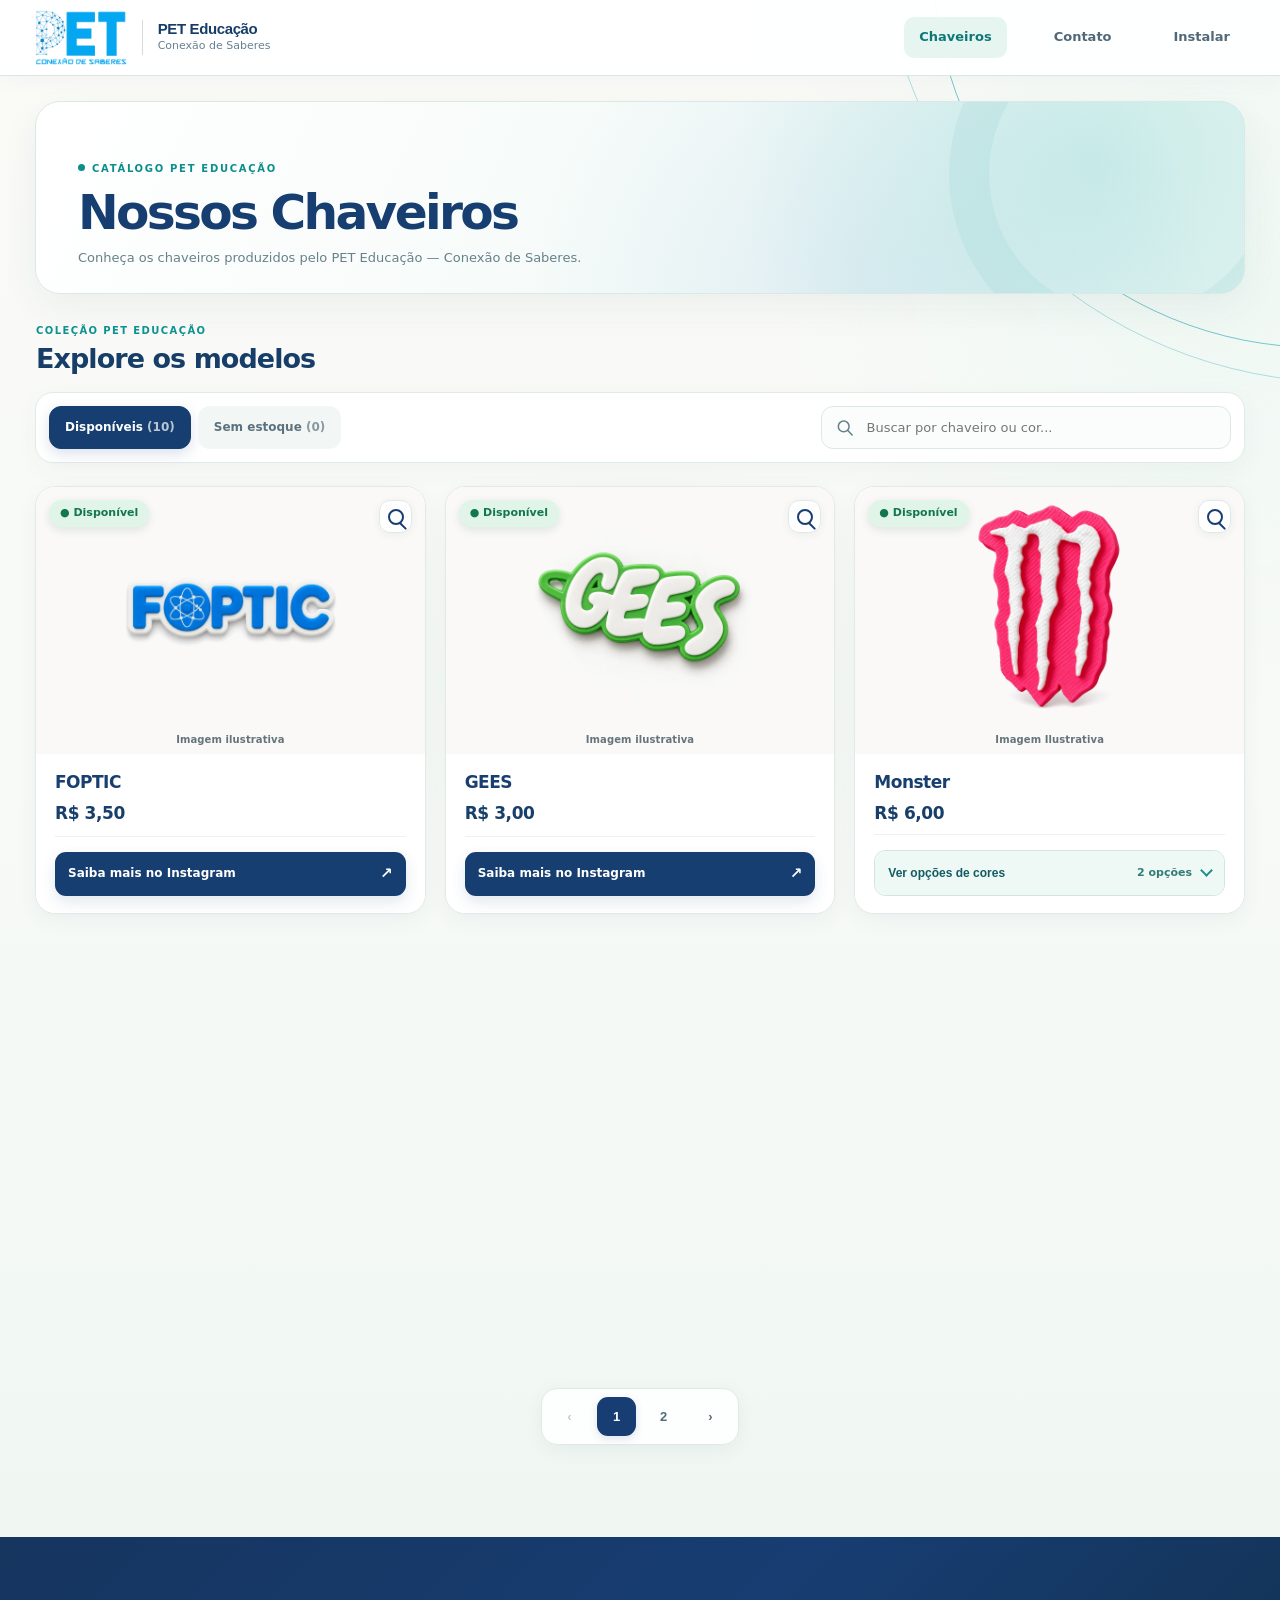
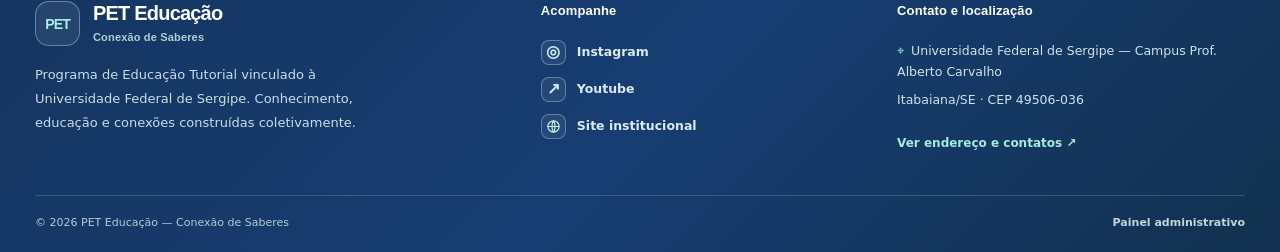
==== catalogo.html @ d480ada9 "fix(pwa): incluir ícones PNG compatíveis e atualizar cache offline" ====
<!doctype html><html lang="pt-BR"><head><meta charset="utf-8"><meta name="viewport" content="width=device-width,initial-scale=1"><meta name="theme-color" content="#193d68"><meta http-equiv="Content-Security-Policy" content="default-src 'self'; script-src 'self'; connect-src 'self' https://catalogo-chaveiros-pet.pet-educacao.workers.dev; img-src 'self' https: data: blob:; style-src 'self' https://fonts.googleapis.com; font-src 'self' https://fonts.gstatic.com; object-src 'none'; base-uri 'self'; form-action 'self'"><link rel="icon" href="assets/favicon.svg" type="image/svg+xml"><link rel="preconnect" href="https://fonts.googleapis.com"><link rel="preconnect" href="https://fonts.gstatic.com" crossorigin><link href="https://fonts.googleapis.com/css2?family=DM+Sans:wght@400;500;600;700;800&family=Manrope:wght@600;700;800&display=swap" rel="stylesheet"><link rel="stylesheet" href="assets/catalog-v57.css?v=20261108-acoes-v68"><link rel="stylesheet" href="assets/catalog-modern-v70.css?v=20261108-modern-v70"><title>Chaveiros | PET Educação</title><link rel="manifest" href="manifest.webmanifest"><link rel="stylesheet" href="assets/pwa-install.css?v=2"><link rel="apple-touch-icon" href="assets/pwa-icon-192.png"></head><body data-page="catalogo"><a class="skip" href="#conteudo">Pular para o conteúdo</a><header class="site-header"><div class="shell header-inner"><a class="brand" href="catalogo.html" aria-label="PET Educação — catálogo de chaveiros"><img src="assets/logo-pet.svg" alt="Logo original do PET Conexão de Saberes"><span class="brand-name"><strong>PET Educação</strong><small>Conexão de Saberes</small></span></a><button class="menu-toggle" id="menu-toggle" type="button" aria-label="Abrir menu" aria-expanded="false" aria-controls="main-nav"><svg viewBox="0 0 24 24" width="24" height="24" aria-hidden="true"><path d="M3 6h18M3 12h18M3 18h18" stroke="currentColor" stroke-width="2" stroke-linecap="round"/></svg></button><nav id="main-nav" class="main-nav" aria-label="Menu principal"><a data-page="catalogo" href="catalogo.html?ir=disponiveis">Chaveiros</a><a data-page="contato" href="contato.html">Contato</a><button id="pwa-install-menu" class="pwa-menu-link" type="button" aria-haspopup="dialog" aria-controls="pwa-install-dialog">Instalar</button></nav></div></header><main id="conteudo"><section class="intro shell catalog-intro">
  <div class="catalog-intro-copy">
    <p class="eyebrow"><span class="eyebrow-dot"></span>CATÁLOGO PET EDUCAÇÃO</p>
    <h1 class="page-title">Nossos Chaveiros</h1>
    <p id="catalog-description">Conheça os chaveiros produzidos pelo PET Educação — Conexão de Saberes.</p>
  </div>
  <div class="catalog-intro-symbol" aria-hidden="true">
    <span class="catalog-symbol-layer catalog-symbol-one"></span>
    <span class="catalog-symbol-layer catalog-symbol-two"></span>
    <span class="catalog-symbol-layer catalog-symbol-three"></span>
    <span class="catalog-symbol-center"></span>
  </div>
</section>
<section class="catalog-block">
  <div class="shell catalog-content">
    <div id="catalog-results-heading" class="catalog-list-header" tabindex="-1">
      <div>
        <p class="catalog-list-kicker">COLEÇÃO PET EDUCAÇÃO</p>
        <h2 class="catalog-list-title">Explore os modelos</h2>
        <p id="catalog-section-subtitle" class="catalog-list-subtitle">Explore os modelos produzidos pelo PET Educação.</p>
      </div>
      <span id="catalog-page-info" class="catalog-page-info" role="status" aria-live="polite" hidden></span>
    </div>
    <div id="disponiveis" class="catalog-toolbar">
      <div class="filter-row" role="group" aria-label="Filtrar chaveiros">
        <button class="filter active" type="button" data-filter="disponivel" aria-pressed="true">Disponíveis <span id="count-available">(0)</span></button>
        <button class="filter" type="button" data-filter="sem-estoque" aria-pressed="false">Sem estoque <span id="count-unavailable">(0)</span></button>
      </div>
      <label class="search-field">
        <svg viewBox="0 0 24 24" width="20" height="20" aria-hidden="true"><circle cx="10" cy="10" r="7" stroke="currentColor" stroke-width="2" fill="none"/><path d="m15 15 6 6" stroke="currentColor" stroke-width="2" stroke-linecap="round"/></svg>
        <input id="buscar" type="search" placeholder="Buscar por chaveiro ou cor..." aria-label="Buscar em todos os chaveiros por nome ou cores das variações" autocomplete="off">
      </label>
    </div>
    <div id="catalog-grid" class="product-grid" aria-live="polite">
      <div class="catalog-skeleton" aria-hidden="true">
        <div class="catalog-skeleton-card"><div class="catalog-skeleton-photo"></div><div class="catalog-skeleton-line"></div><div class="catalog-skeleton-line short"></div></div>
        <div class="catalog-skeleton-card"><div class="catalog-skeleton-photo"></div><div class="catalog-skeleton-line"></div><div class="catalog-skeleton-line short"></div></div>
        <div class="catalog-skeleton-card"><div class="catalog-skeleton-photo"></div><div class="catalog-skeleton-line"></div><div class="catalog-skeleton-line short"></div></div>
      </div>
      <p class="sr-only" role="status">Carregando modelos...</p>
    </div>
    <p id="catalog-empty" class="empty catalog-no-results" hidden>Nenhum chaveiro encontrado.</p>
    <div id="catalog-pagination" class="catalog-pagination" hidden></div>
  </div>
</section></main><footer class="site-footer" aria-label="Informações institucionais do PET Educação">
  <div class="shell footer-main">
    <div class="footer-about">
      <div class="footer-brand-name"><span class="footer-brand-icon" aria-hidden="true">PET</span><span>PET Educação<small>Conexão de Saberes</small></span></div>
      <p class="footer-introduction">Programa de Educação Tutorial vinculado à Universidade Federal de Sergipe. Conhecimento, educação e conexões construídas coletivamente.</p>
    </div>
    <div class="footer-links-col">
      <h2 class="footer-col-title">Acompanhe</h2>
      <nav class="footer-nav-list" aria-label="Redes e site institucional">
        <div id="footer-social-links" class="footer-nav-list"><a href="https://www.instagram.com/pet.educacao/" class="footer-social-link" target="_blank" rel="noopener noreferrer"><span class="footer-link-icon" aria-hidden="true">◎</span>Instagram</a></div>
        <a id="footer-institutional-link" class="footer-institutional-link" href="https://peteduca.com.br/" target="_blank" rel="noopener noreferrer">
          <span class="footer-link-icon" aria-hidden="true"><svg viewBox="0 0 24 24" fill="none" stroke-width="1.9" stroke-linecap="round" stroke-linejoin="round"><circle cx="12" cy="12" r="9"/><path d="M3 12h18M12 3c3.2 3.3 3.2 14.7 0 18M12 3c-3.2 3.3-3.2 14.7 0 18"/></svg></span>
          Site institucional
        </a>
      </nav>
    </div>
    <div class="footer-location-col">
      <h2 class="footer-col-title">Contato e localização</h2>
      <address class="footer-contact-address"><span><span class="footer-location-icon" aria-hidden="true">⌖</span><span id="footer-campus">UFS — Campus Prof. Alberto Carvalho</span></span><span id="footer-city">Itabaiana/SE · CEP 49506-036</span><a class="footer-view-contact" href="contato.html">Ver endereço e contatos ↗</a></address>
    </div>
  </div>
  <div class="shell footer-bottom"><span>© <span id="footer-year">2026</span> PET Educação — Conexão de Saberes</span><a class="footer-panel-link" href="painel.html">Painel administrativo</a></div>
</footer><script src="assets/site-v58.js?v=20261108-sem-descricao-v69" defer></script><dialog id="pwa-install-dialog" class="pwa-install-dialog" aria-labelledby="pwa-dialog-title" aria-describedby="pwa-dialog-description"><button id="pwa-install-close" class="pwa-dialog-close" type="button" aria-label="Fechar instalação">×</button><div class="pwa-dialog-icon" aria-hidden="true"><img src="assets/pwa-icon.svg" alt=""></div><h2 id="pwa-dialog-title">Catálogo PET no seu celular</h2><p id="pwa-dialog-description" class="pwa-dialog-description">Instale o catálogo para abrir direto da tela inicial, como um aplicativo.</p><button id="pwa-install-action" class="pwa-install-action" type="button">Instalar aplicativo</button><p id="pwa-install-guidance" class="pwa-install-guidance" role="status" aria-live="polite" hidden></p></dialog><script src="assets/pwa-install.js?v=2" defer></script></body></html>
---- assets/catalog-v57.css ----
:root{--navy:#173d72;--deep:#0e315b;--turquoise:#159ca5;--cream:#fcf8f2;--soft:#f0f7f4;--paper:#fff;--ink:#20394f;--muted:#678092;--stroke:#dfe9ea;--green:#137650;--red:#b83b46;--shadow:0 16px 36px #123b6411;font-family:'DM Sans',system-ui,-apple-system,sans-serif;color:var(--ink)}*{box-sizing:border-box}html{scroll-behavior:smooth}body{margin:0;background:var(--cream);color:var(--ink);line-height:1.55}a{color:inherit;text-decoration:none}img{max-width:100%;display:block}button,input,textarea{font:inherit}button{cursor:pointer}button:disabled{cursor:wait;opacity:.65}input,textarea{color:var(--ink)}.shell{width:min(1130px,calc(100% - 48px));margin-inline:auto}[hidden]{display:none!important}.skip{position:absolute;left:-10000px}.skip:focus{position:fixed;z-index:999;left:12px;top:12px;background:white;padding:12px}.site-header{position:sticky;z-index:50;top:0;background:#fcf8f2f5;border-bottom:1px solid #dae8e5;backdrop-filter:blur(14px)}.header-inner{display:flex;justify-content:space-between;align-items:center;min-height:90px;gap:20px}.brand{display:flex;align-items:center;gap:15px;min-width:0}.brand img{width:119px;height:70px;object-fit:contain}.brand-name{border-left:1px solid #d2dbdc;padding-left:15px}.brand strong{display:block;font:800 15px Manrope,sans-serif;color:var(--deep)}.brand small{display:block;color:var(--muted);font-size:11px;white-space:nowrap}.main-nav{display:flex;align-items:center;gap:32px}.main-nav a{font-size:13px;font-weight:800;color:#526878;padding:10px 0}.main-nav a[aria-current=page],.main-nav a:hover{color:var(--turquoise)}.main-nav a.panel-link{padding:11px 17px;border-radius:999px;color:#fff;background:var(--deep)}.main-nav a.panel-link:hover,.main-nav a.panel-link[aria-current=page]{background:#0f8b9d;color:white}.menu-toggle{display:none;border:0;background:transparent;color:var(--navy);padding:8px}.eyebrow{font-size:11px;letter-spacing:.18em;font-weight:800;color:var(--turquoise);text-transform:uppercase}.eyebrow-dot{display:inline-block;width:7px;height:7px;border-radius:50%;background:currentColor;vertical-align:1px;margin-right:7px}.btn{display:inline-flex;align-items:center;justify-content:center;gap:14px;border:1px solid transparent;border-radius:11px;padding:13px 20px;min-height:48px;font-size:13px;font-weight:800;transition:background .18s,transform .18s}.btn:hover:not(:disabled){transform:translateY(-2px)}.btn-primary{background:var(--navy);color:#fff}.btn-primary:hover{background:var(--deep)}.btn-outline{border-color:#bed5d9;background:white;color:var(--navy)}.btn-outline:hover{border-color:var(--navy);background:#f3faf8}.btn-quiet{border:1px solid #cddfe3;background:white;color:var(--navy);border-radius:9px;padding:10px 13px;font-weight:800;font-size:12px}.btn-quiet:hover{background:var(--soft)}.btn-full{width:100%}.hero{display:grid;grid-template-columns:1fr 1fr;align-items:center;gap:60px;min-height:675px;padding-top:55px;padding-bottom:75px}.hero-copy{text-align:center;display:flex;flex-direction:column;align-items:center}.hero-title{color:var(--navy);font:800 clamp(39px,4.7vw,68px)/1.13 Manrope,sans-serif;letter-spacing:-.066em;margin:20px 0 23px;display:flex;flex-direction:column;align-items:center;white-space:nowrap}.hero-description{font-size:16px;color:#617783;line-height:1.85;max-width:500px;margin:0}.hero-actions{display:flex;justify-content:center;gap:12px;margin-top:32px;flex-wrap:wrap}.hero-visual{position:relative;height:465px;isolation:isolate}.hero-visual:before{content:'';position:absolute;inset:0 4% 2% 2%;background:#dfefe8;border-radius:51% 44% 50% 42%;transform:rotate(-12deg);z-index:-2}.hero-ring{position:absolute;border:1px dashed #96cfc3;border-radius:50%;inset:12% -1% 6% 7%;transform:rotate(18deg);z-index:-1}.hero-card{margin:0;position:absolute;overflow:hidden;background:white;border:9px solid white;border-radius:24px;box-shadow:0 24px 50px #204d7240;aspect-ratio:1/1;width:59%;}.hero-card img{width:100%;height:100%;object-fit:cover}.hero-card figcaption{position:absolute;bottom:11px;left:11px;padding:6px 10px;border-radius:999px;background:#173d72e8;color:white;font-size:10px;font-weight:800}.hero-card-one{top:7%;left:1%;transform:rotate(-10deg)}.hero-card-two{bottom:2%;right:0;transform:rotate(10deg)}.site-footer{border-top:1px solid #dbe7e6;background:white;padding:34px 0}.footer-inner{display:flex;justify-content:space-between;gap:25px;align-items:center}.footer-inner strong{font:800 15px Manrope,sans-serif;color:var(--navy)}.footer-inner p{font-size:12px;color:var(--muted);margin:5px 0 0}.footer-nav{display:flex;gap:21px;flex-wrap:wrap}.footer-nav a{font-size:12px;font-weight:800;color:var(--navy)}.footer-nav a:hover{color:var(--turquoise)}.intro{padding:73px 0 52px}.catalog-head{display:flex;align-items:flex-end;justify-content:space-between;gap:30px}.page-title{color:var(--navy);font:800 clamp(32px,4.15vw,58px)/1.15 Manrope,sans-serif;letter-spacing:-.065em;margin:9px 0 13px}.catalog-head p,.contact-lead{color:var(--muted);font-size:15px;line-height:1.8;margin:0}.filament-icon{display:inline-block;width:92px;height:42px;object-fit:contain;vertical-align:middle;margin-left:14px}.search-field{background:white;border:1px solid var(--stroke);border-radius:11px;display:flex;align-items:center;gap:10px;padding:12px 14px;color:var(--muted);min-width:260px}.search-field input{border:0;outline:0;width:100%;background:transparent;color:var(--ink);font-size:13px}.search-field input:focus-visible{outline:2px solid #7bd1ce;outline-offset:6px}.catalog-block{background:#f2f7f3;min-height:480px;padding:40px 0 75px}.filter-row{display:flex;gap:10px;flex-wrap:wrap;margin-bottom:22px}.filter{background:transparent;border:1px solid #cfded8;color:#637984;border-radius:99px;padding:10px 18px;font-weight:800;font-size:12px}.filter.active,.filter:hover{background:var(--navy);border-color:var(--navy);color:white}.filter span{opacity:.7}.catalog-note{background:#fff;border-left:3px solid var(--turquoise);border-radius:0 10px 10px 0;font-size:12px;color:var(--muted);padding:12px 16px;margin:0 0 25px}.product-grid{display:grid;grid-template-columns:repeat(3,minmax(0,1fr));gap:22px}.loading,.empty{grid-column:1/-1;padding:35px;text-align:center;color:var(--muted)}.product-card{background:#fff;border:1px solid #e2ebe5;border-radius:20px;overflow:hidden;box-shadow:var(--shadow);display:flex;flex-direction:column}.product-image{position:relative;aspect-ratio:4/3;background:#edf4f4}.product-image img{width:100%;height:100%;object-fit:cover}.image-label{position:absolute;left:12px;bottom:12px;background:#173d72e8;color:white;font-size:10px;font-weight:800;padding:6px 11px;border-radius:999px}.product-info{padding:22px;display:flex;flex-direction:column;gap:11px;flex:1}.product-info h2{font:800 21px Manrope,sans-serif;color:var(--navy);letter-spacing:-.045em;margin:0}.product-info p{font-size:13px;color:var(--muted);margin:0;line-height:1.65}.colors-label{font-size:11px;font-weight:800;color:var(--navy);margin-top:3px}.color-list{display:flex;flex-wrap:wrap;gap:7px}.color-option{display:inline-flex;align-items:center;gap:7px;border-radius:60px;background:#f8faf9;border:1px solid #e5eeeb;padding:4px 9px 4px 5px;font-size:11px;color:#5f7178}.dot{width:16px;height:16px;border:1px solid #c0cbd1;border-radius:50%;flex-shrink:0}.stock-badge{display:inline-flex;align-items:center;gap:5px;font-size:11px;font-weight:800;border-radius:99px;padding:7px 11px;align-self:flex-start}.stock-badge.available{background:#e0f5e8;color:var(--green)}.stock-badge.unavailable{background:#fce5e4;color:var(--red)}.product-link{display:flex;align-items:center;justify-content:space-between;font-size:13px;font-weight:800;color:var(--navy);margin-top:auto;border-top:1px solid #e7edeb;padding-top:13px}.product-link:hover{color:var(--turquoise)}.contact-section{min-height:540px;padding-top:76px;padding-bottom:115px}.contact-lead{max-width:550px;margin-bottom:35px}.instagram-card{display:grid;grid-template-columns:70px 1fr auto;align-items:center;gap:24px;max-width:850px;border-radius:22px;background:var(--navy);color:white;padding:42px}.instagram-icon{display:grid;place-items:center;width:67px;height:67px;border:1px solid #6688a8;border-radius:21px}.overline{font-size:11px;letter-spacing:.14em;font-weight:800;color:#8ee2dc}.instagram-card h2{font:800 32px Manrope,sans-serif;letter-spacing:-.045em;margin:4px 0}.instagram-card p{font-size:13px;color:#d3e2e5;margin:0}.arrow-round{border:1px solid #8fa8bc;border-radius:50%;width:45px;height:45px;display:grid;place-items:center;font-size:26px}.instagram-card:hover{background:var(--deep)}
/* PAINEL */
.admin-page{padding-top:55px;padding-bottom:95px;min-height:70vh}.admin-heading{display:flex;align-items:center;justify-content:space-between;gap:20px;margin-bottom:30px}.admin-heading .page-title{font-size:clamp(29px,3.3vw,43px);margin:8px 0 0}.session-info{display:flex;align-items:center;gap:10px;font-size:13px;font-weight:700;color:var(--muted)}.login-screen{max-width:930px;display:grid;grid-template-columns:.94fr 1fr;box-shadow:var(--shadow);border-radius:24px;overflow:hidden;margin:45px auto 0;border:1px solid #e3e8e9;background:white}.login-art{background:#e6f5ed;padding:45px;display:flex;align-items:center;justify-content:center}.login-art-inner{max-width:300px}.login-art h2{font:800 30px/1.2 Manrope,sans-serif;letter-spacing:-.055em;color:var(--navy);margin:18px 0 10px}.login-art p{font-size:14px;color:#4d7479}.login-form{padding:45px 40px;display:flex;flex-direction:column;justify-content:center}.login-form h2{font:800 27px Manrope,sans-serif;margin:7px 0 4px;color:var(--navy)}.login-form>p:not(.error){font-size:13px;color:var(--muted)}.login-form label,.field label,.editor-block>label{font-size:12px;font-weight:800;color:var(--navy);margin:12px 0 8px;display:block}.login-form input,.field input,.field textarea,.editor-block textarea{border:1px solid #cadcda;border-radius:11px;background:#fff;padding:12px 13px;min-height:46px;outline:none;width:100%;font-size:14px}.login-form input:focus,.field input:focus,.field textarea:focus,.editor-block textarea:focus{border-color:var(--turquoise);box-shadow:0 0 0 3px #159ca522}.login-form .btn{margin-top:16px}.input-hint{font-size:11px!important;margin:7px 0 2px;color:var(--muted)}.form-kicker{font-size:10px;letter-spacing:.14em;font-weight:800;color:var(--turquoise)}.help-details{margin-top:20px;font-size:12px;color:var(--muted)}.help-details summary{cursor:pointer;font-weight:800;color:var(--navy)}.help-details p{line-height:1.7}.help-details a{color:var(--turquoise);font-weight:800}.error{background:#ffe9e7;border-radius:9px;padding:10px 12px;color:#922d34;font-size:12px;margin:12px 0 0}.dashboard-top{display:grid;grid-template-columns:repeat(3,minmax(125px,1fr)) auto;gap:12px;align-items:stretch}.stat-card{border:1px solid #dcebe5;border-radius:15px;background:white;padding:19px;box-shadow:0 8px 26px #244b6909}.stat-card span{display:block;color:var(--muted);font-size:12px;font-weight:700}.stat-card strong{font:800 31px Manrope,sans-serif;color:var(--navy);display:block;margin-top:8px}.btn-add{align-self:center;white-space:nowrap}.dashboard-nav{margin-top:38px;border-bottom:1px solid #d2e1df;display:flex;gap:26px}.dash-tab{border:0;border-bottom:3px solid transparent;padding:12px 1px 15px;background:transparent;color:#677f89;font-weight:800;font-size:13px}.dash-tab.active{color:var(--navy);border-color:var(--turquoise)}.list-heading{display:flex;justify-content:space-between;align-items:center;gap:20px;margin:26px 0 18px}.list-heading h2{font:800 23px Manrope,sans-serif;color:var(--navy);letter-spacing:-.04em;margin:0}.list-heading p,.editor-block>p{font-size:12px;color:var(--muted);margin:3px 0}.search-field.compact{min-width:250px;max-width:320px}.admin-products{display:grid;grid-template-columns:repeat(2,minmax(0,1fr));gap:14px}.manage-card{display:grid;grid-template-columns:105px 1fr;gap:18px;padding:16px;border-radius:18px;border:1px solid #dfe8e7;background:#fff;box-shadow:0 10px 24px #2244600b}.manage-photo{width:105px;height:105px;object-fit:cover;border-radius:12px;background:#eef5f1}.manage-body{min-width:0;display:flex;flex-direction:column}.manage-body h3{font:800 17px Manrope,sans-serif;letter-spacing:-.04em;color:var(--navy);margin:0 0 4px;overflow-wrap:anywhere}.manage-color{font-size:11px;color:var(--muted);margin:0 0 11px}.manage-bottom{display:flex;justify-content:space-between;align-items:center;gap:10px;margin-top:auto;flex-wrap:wrap}.availability-toggle{border:1px solid #b9dbcb;background:#e3f5eb;border-radius:99px;padding:7px 11px;color:var(--green);font-weight:800;font-size:11px}.availability-toggle.off{background:#fce7e5;border-color:#f5bcb7;color:var(--red)}.manage-actions{display:flex;gap:6px}.manage-actions button{font-size:11px;background:#f4faf8;color:var(--navy);padding:7px 9px;border:1px solid #dbe7e2;border-radius:8px;font-weight:800}.manage-actions .delete{color:var(--red)}.manage-actions button:hover{background:#e2efeb}.editor-block{max-width:740px;background:#fff;border:1px solid #e1e9e8;border-radius:20px;padding:28px;margin:25px 0}.editor-block h2{font:800 22px Manrope,sans-serif;color:var(--navy);margin:0 0 10px}.editor-block textarea{resize:vertical}.form-bottom{display:flex;justify-content:space-between;align-items:center;margin-top:14px;gap:15px}.inline-feedback{font-size:12px;color:var(--green)}.publish-info{margin-top:28px;padding:17px 21px;border:1px solid #e4e4d3;border-radius:13px;background:#fff9e9;color:#706441}.publish-info strong{font-size:12px}.publish-info p{font-size:11px;margin:5px 0 0;line-height:1.65}.editor-modal{border:0;border-radius:22px;padding:0;background:white;color:var(--ink);width:min(700px,calc(100vw - 24px));max-height:min(92vh,920px);box-shadow:0 25px 80px #0d253666}.editor-modal::backdrop{background:#0c2c45aa;backdrop-filter:blur(3px)}.modal-head{display:flex;justify-content:space-between;align-items:center;padding:22px 27px;border-bottom:1px solid #e2ebea}.modal-head h2{font:800 25px Manrope,sans-serif;letter-spacing:-.05em;color:var(--navy);margin:4px 0 0}.modal-close{font-size:26px;border:none;background:transparent;color:var(--navy);padding:0 7px}.modal-body{padding:18px 27px 26px;display:flex;flex-direction:column;gap:18px;max-height:calc(90vh - 170px);overflow:auto}.field{min-width:0;border:0;padding:0;margin:0}.field>legend{font-weight:800;font-size:13px;color:var(--navy);margin-bottom:10px}.field>label{margin:0 0 7px;display:block}.required{color:var(--red)}.upload-options{display:flex;gap:9px;flex-wrap:wrap}.upload-choice{display:inline-flex!important;align-items:center;gap:6px;background:#f6faf8;border:1px solid #d9e6e2;border-radius:11px;padding:9px 13px;margin:0!important;cursor:pointer;font-size:12px}.upload-choice input{width:auto!important;min-height:0!important;accent-color:var(--turquoise)}.upload-file{margin-top:11px;border:1px dashed #9bcac6;border-radius:11px;padding:14px;background:#f9fcfa}.upload-file input{width:100%;border:none;padding:0;min-height:0}.upload-file p,.image-preview~p{font-size:11px;color:var(--muted);margin:6px 0 0}.image-preview{display:flex;align-items:center;gap:12px;margin-top:13px}.image-preview img{width:96px;height:76px;object-fit:cover;border-radius:10px;border:1px solid #dfe8e8}.image-preview span{font-size:11px;color:var(--muted)}.palette{display:flex;flex-wrap:wrap;gap:8px}.palette-button{display:flex;align-items:center;gap:6px;padding:7px 10px 7px 6px;border:1px solid #dbe6e4;border-radius:99px;background:#fff;color:#617580;font-size:11px;font-weight:800}.palette-button.selected{border-color:var(--turquoise);background:#e3f6f2;color:var(--navy)}.palette-button .dot{width:19px;height:19px}.custom-color{display:flex;align-items:center;gap:10px;flex-wrap:wrap;margin:13px 0}.custom-color label{font-size:11px;font-weight:800;color:var(--navy)}.custom-color input[type=color]{padding:0;width:43px;height:37px;min-height:0;border:0;border-radius:7px;background:transparent}.custom-color input:not([type=color]){width:155px;min-height:35px;font-size:12px}.selected-colors{display:flex;flex-wrap:wrap;gap:7px}.selected-color{display:flex;align-items:center;gap:6px;background:#f3faf6;border:1px solid #dae9df;border-radius:99px;padding:5px 9px;font-size:11px;font-weight:700}.selected-color button{border:0;background:none;color:var(--red);font-size:16px;line-height:1}.stock-box{display:flex;align-items:end;gap:25px;border:1px solid #e2eae6;border-radius:14px;background:#f8fbf9;padding:16px}.stock-box .field{width:180px}.toggle-field{display:inline-flex!important;align-items:center;gap:10px;cursor:pointer;font-size:13px;font-weight:800;color:var(--navy);margin:0!important}.toggle-field>input{position:absolute;width:1px;height:1px;opacity:0}.switch{display:inline-block;position:relative;width:43px;height:25px;border-radius:99px;background:#bac6c9;transition:.15s}.switch:before{content:'';position:absolute;width:19px;height:19px;border-radius:50%;background:white;left:3px;top:3px;transition:.15s}.toggle-field input:checked+.switch{background:var(--turquoise)}.toggle-field input:checked+.switch:before{transform:translateX(18px)}.toggle-field input:focus-visible+.switch{outline:3px solid #173d7299;outline-offset:3px}.illustrative-field{display:grid;gap:14px}.modal-footer{display:flex;gap:10px;justify-content:flex-end;padding:18px 27px;border-top:1px solid #e4eded}.toast{position:fixed;right:20px;bottom:20px;z-index:1000;color:white;background:var(--navy);border-radius:14px;box-shadow:var(--shadow);padding:14px 20px;font-size:13px;font-weight:700;max-width:min(90vw,440px)}
@media(max-width:980px){.hero{gap:30px}.product-grid{grid-template-columns:repeat(2,minmax(0,1fr))}.admin-products{grid-template-columns:1fr}.dashboard-top{grid-template-columns:repeat(3,1fr)}.btn-add{grid-column:1/-1;justify-self:start}}@media(max-width:700px){.shell{width:calc(100% - 34px)}.header-inner{min-height:76px}.brand img{width:81px;height:56px}.brand-name{padding-left:10px}.brand strong{font-size:13px}.brand small{font-size:10px}.menu-toggle{display:block}.main-nav{display:none;position:absolute;top:76px;left:0;right:0;padding:15px 24px 23px;flex-direction:column;align-items:stretch;gap:2px;background:var(--cream);border-bottom:1px solid var(--stroke);box-shadow:0 10px 24px #12345618}.main-nav.open{display:flex}.main-nav a{display:block;padding:12px 6px}.main-nav a.panel-link{margin-top:5px;text-align:center}.hero{grid-template-columns:1fr;min-height:0;padding:47px 0 70px;gap:8px}.hero-title{font-size:clamp(35px,9.2vw,55px);white-space:nowrap}.hero-description{font-size:14px}.hero-visual{width:100%;height:340px}.hero-card{width:57%;border-width:7px}.intro{padding:48px 0 37px}.catalog-head{flex-direction:column;align-items:stretch;gap:23px}.page-title{font-size:clamp(30px,8.5vw,47px)}.filament-icon{width:66px;height:30px;margin-left:5px}.search-field{min-width:0}.catalog-block{padding-top:29px}.product-grid{grid-template-columns:1fr}.contact-section{padding:52px 0 90px;min-height:460px}.instagram-card{padding:25px;grid-template-columns:45px 1fr;gap:14px}.instagram-icon{width:45px;height:45px}.instagram-icon svg{width:26px;height:26px}.instagram-card h2{font-size:22px}.arrow-round{display:none}.footer-inner{flex-direction:column;align-items:flex-start}.admin-page{padding-top:38px}.admin-heading{margin-bottom:24px;align-items:flex-start}.admin-heading .page-title{font-size:30px}.login-screen{grid-template-columns:1fr;margin:0 auto}.login-art{display:none}.login-form{padding:29px 23px}.dashboard-top{grid-template-columns:repeat(3,minmax(0,1fr));gap:7px}.stat-card{padding:12px}.stat-card span{font-size:10px}.stat-card strong{font-size:25px}.btn-add{width:100%}.list-heading{align-items:stretch;flex-direction:column}.search-field.compact{max-width:none}.manage-card{grid-template-columns:83px 1fr;gap:12px;padding:11px}.manage-photo{width:83px;height:83px}.manage-body h3{font-size:15px}.manage-bottom{align-items:flex-start}.manage-actions button{font-size:10px}.editor-modal{width:calc(100vw - 12px);max-height:95vh}.modal-head{padding:18px}.modal-body{padding:18px;max-height:calc(95vh - 150px)}.modal-footer{padding:12px 16px}.stock-box{align-items:stretch;flex-direction:column;gap:15px}.stock-box .field{width:100%}.session-info{flex-direction:column;align-items:flex-end}.form-bottom{flex-direction:column;align-items:stretch}}@media(max-width:390px){.hero-title{font-size:32px}.brand-name small{display:none}.brand img{width:73px}.dashboard-top{grid-template-columns:repeat(2,1fr)}.stat-card:nth-child(3){grid-column:1/-1}}@media(prefers-reduced-motion:reduce){*{scroll-behavior:auto!important;transition:none!important}}

/* v5 — feedback persistente de salvamento e erros no painel */
.save-feedback{display:flex;flex-wrap:wrap;align-items:center;justify-content:space-between;gap:10px;margin:0 0 22px;padding:15px 18px;border-radius:13px;border:1px solid #b6d5c6;background:#eaf8f0;color:#176846;font-size:13px;font-weight:700;line-height:1.5}
.save-feedback[data-kind="pending"]{background:#e8f3fc;border-color:#b4d9f2;color:#205576}
.save-feedback[data-kind="error"]{background:#fff0ed;border-color:#ebaca9;color:#922d34}
.save-feedback a{color:inherit;text-decoration:underline;font-weight:800;white-space:normal}
.editor-save-feedback{flex:1 1 100%;margin:0 0 8px;background:#eaf8f0;border:1px solid #b6d5c6;color:#176846;padding:11px;border-radius:10px;font-size:12px;line-height:1.55;font-weight:700}
.editor-save-feedback[data-kind="pending"]{background:#e8f3fc;border-color:#b4d9f2;color:#205576}
.editor-save-feedback[data-kind="error"]{background:#fff0ed;border-color:#ebaca9;color:#922d34}
.modal-footer{flex-wrap:wrap}
@media(max-width:700px){.save-feedback{margin-top:7px}.modal-footer .btn{flex:1 1 auto}.editor-save-feedback{max-height:120px;overflow:auto}.toast{max-width:calc(100vw - 34px);left:17px;right:17px;bottom:20px}}


/* Fotos dos produtos: moldura quadrada, sem distorção ou corte. */
.product-image{
  width:100%;
  aspect-ratio:1/1;
  height:auto;
  min-height:0;
  position:relative;
  overflow:hidden;
  display:grid;
  place-items:center;
  background:#f7faf8;
}
.product-image img{
  position:absolute;
  inset:0;
  display:block;
  box-sizing:border-box;
  width:100%;
  height:100%;
  max-width:100%;
  max-height:100%;
  object-fit:contain;
  object-position:center;
  padding:clamp(8px,2.5%,18px);
  background:#f7faf8;
}
.product-image .image-label{z-index:2}
.manage-photo{
  flex-shrink:0;
  width:105px;
  height:105px;
  max-width:105px;
  max-height:105px;
  object-fit:contain;
  object-position:center;
  background:#f7faf8;
  padding:5px;
}
.image-preview img{
  display:block;
  flex-shrink:0;
  width:96px;
  height:96px;
  max-width:96px;
  max-height:96px;
  object-fit:contain;
  object-position:center;
  background:#f7faf8;
  padding:4px;
}
.hero-card img{
  width:100%;
  height:100%;
  object-fit:contain;
  object-position:center;
  background:#f7faf8;
}
@media(max-width:700px){.manage-photo{width:83px;height:83px;max-width:83px;max-height:83px}}

/* Fotos quadradas, com preenchimento: recorte central, sem distorção. */
.product-image{aspect-ratio:1/1;position:relative;overflow:hidden;background:#edf4f4}
.product-image img{padding:0!important;object-fit:cover!important;object-position:center!important;max-width:none;max-height:none;width:100%;height:100%}
.image-preview img{padding:0!important;object-fit:cover!important}
.manage-photo{padding:0!important;object-fit:cover!important}
.stock-row{display:flex;flex-wrap:wrap;align-items:center;gap:9px 12px;margin-top:5px}
.stock-quantity{font-size:12px;color:var(--navy);font-weight:700;white-space:nowrap}
.manage-quantity{font-size:11px;font-weight:800;color:var(--muted);padding:7px 0;white-space:nowrap}
.stat-card .stat-detail{display:block;margin-top:4px;font-size:11px;font-weight:700;color:var(--muted)}


/* PET v11: capa, navegação e ajustes responsivos */
.footer-nav{display:none!important}
.hero-3d{height:auto;max-height:480px;display:flex;align-items:center;justify-content:center}
.hero-3d:before{display:none}
.hero-3d img{display:block;width:100%;max-width:520px;height:auto;max-height:460px;object-fit:contain;background:#f7f3ed;border-radius:28px;border:1px solid #d8e8e4;box-shadow:0 22px 46px rgba(23,61,114,.12)}
.catalog-head{align-items:flex-start}
.catalog-toolbar{display:flex;align-items:center;justify-content:space-between;gap:16px;flex-wrap:wrap;margin-bottom:23px}
.catalog-toolbar .filter-row{margin:0;display:flex;align-items:center;gap:12px;flex-wrap:wrap}
.catalog-toolbar .search-field{min-width:280px;margin-left:auto;flex:0 1 340px}
.filter span{font-variant-numeric:tabular-nums}
.product-card.sold-out .product-image img{filter:grayscale(1) contrast(.87) brightness(.88)}
.product-card.sold-out .product-image:after{content:'';position:absolute;inset:0;background:rgba(40,50,60,.13);pointer-events:none}
.product-card.sold-out .product-info{opacity:.83}
.product-link.is-disabled{pointer-events:none;opacity:.55;color:#546575;cursor:not-allowed;background:#edf1f2}
.login-minimal{display:block!important;max-width:470px;margin:0 auto 38px;min-height:0;background:transparent;border:0}
.login-minimal .login-form{width:100%;max-width:none;padding:36px 35px;border:1px solid #dce9e5;border-radius:24px;box-shadow:0 16px 40px rgba(23,61,114,.09);background:#fff}
.login-minimal .login-form h2{font:800 25px Manrope,sans-serif;color:#173d72;text-align:center;margin:0 0 22px}
.login-minimal .login-form label{display:block;font-size:14px;font-weight:800}
.admin-heading:not(:has(+ .dashboard)) .page-title{text-align:center}
.admin-page>.admin-heading{justify-content:center;text-align:center}
.admin-page>.admin-heading .eyebrow{text-align:center}
.admin-page>.admin-heading .page-title{text-align:center}
.login-minimal .login-form .btn-full{margin-top:12px}
.editor-block label{display:block;font-size:13px;font-weight:800;color:#173d72;margin-bottom:8px}
.editor-block textarea{display:block;width:100%;padding:13px 15px;border-radius:12px;border:1px solid #dce9e5;font-family:inherit;color:#203d54}
.toast[data-auth="true"]{position:fixed;left:50%;right:auto;top:22%;bottom:auto;transform:translateX(-50%);width:min(92vw,410px);z-index:9999;text-align:center;padding:22px;font-size:15px;border-radius:18px;box-shadow:0 24px 70px rgba(23,61,114,.24)}
@media(max-width:700px){
 .catalog-toolbar{flex-direction:column;align-items:stretch}
 .catalog-toolbar .filter-row{justify-content:flex-start}
 .catalog-toolbar .search-field{width:100%;max-width:none;min-width:0;margin:0;flex:auto}
 .hero-3d{height:auto;min-height:0}
 .hero-3d img{max-height:350px}
 .login-minimal{max-width:100%}
 .login-minimal .login-form{padding:24px 20px}
}
/* v12 – corrige elementos hidden depois de regras display !important da tela de login. */
[hidden],.login-screen[hidden],.login-minimal[hidden],.dashboard[hidden],.session-info[hidden]{
  display:none!important;
}
.hero-centered{
  display:flex!important;
  flex-direction:column;
  align-items:center;
  justify-content:center;
  text-align:center;
  max-width:1000px;
  min-height:clamp(420px,68vh,680px);
  padding-top:clamp(55px,8vh,100px);
  padding-bottom:clamp(75px,10vh,120px);
}
.hero-centered .hero-copy{width:100%;max-width:920px;margin-inline:auto}
.hero-centered .hero-title{width:100%;text-align:center}
.hero-centered .hero-description{max-width:650px;margin:22px auto 0;text-align:center}
.hero-centered .hero-actions{display:flex;align-items:center;justify-content:center}
.product-card.sold-out .product-image{
  filter:grayscale(1) brightness(.92);
}
.product-card.sold-out .product-image .image-label{
  filter:grayscale(1);
}
.product-card.sold-out .product-link{
  pointer-events:none!important;
  text-decoration:none;
  color:#73808d;
  cursor:not-allowed;
  opacity:.72;
}
@media(max-width:700px){
 .hero-centered{min-height:clamp(390px,66vh,630px);padding-top:58px;padding-bottom:75px}
 .hero-centered .hero-title{font-size:clamp(31px,8.6vw,54px);white-space:normal}
 .hero-centered .hero-actions{justify-content:center;gap:12px}
}


/* V13: tabela editável de preços, com botões compactos e valores do catálogo. */
.product-info .product-price{
  display:inline-flex;align-items:center;align-self:flex-start;
  color:#173d72;font-family:Manrope,'DM Sans',sans-serif;
  font-size:20px;font-weight:800;letter-spacing:-.03em;margin:1px 0 2px;
}
.price-editor{max-width:920px}
.price-list{display:grid;gap:14px;margin-top:20px}
.price-card{
  display:flex;gap:18px;align-items:center;background:#fbfdfc;
  border:1px solid #dce8e5;border-radius:18px;padding:16px 18px;min-width:0;
}
.price-thumb{width:94px;height:94px;flex:0 0 94px;object-fit:cover;border-radius:13px;background:#edf5f5}
.price-info{flex:1;min-width:0}
.price-info h3{font:800 17px Manrope,sans-serif;color:#173d72;margin:0 0 4px}
.price-current{font-size:12px;color:#637b88;font-weight:700;margin:0 0 10px}
.price-entry{display:flex;align-items:center;gap:9px;flex-wrap:wrap}
.price-entry label{font-size:12px;font-weight:800;color:#173d72;margin:0}
.price-entry input{
  height:43px;min-width:120px;max-width:170px;flex:1 1 125px;
  padding:10px 13px;border:1px solid #caddda;border-radius:12px;
  font-size:14px;color:#173d72;background:white
}
.price-entry .btn{padding:10px 14px;border-radius:12px;font-size:12px;min-height:43px}
.price-entry button:disabled{opacity:.55;cursor:wait}
.price-feedback{min-height:1.3em;color:#6b7988;font-size:12px;margin:8px 0 0}
.price-feedback[data-kind="error"]{color:#b13a44}
@media(max-width:700px){
 .dashboard-nav{gap:16px}
 .dash-tab{font-size:12px}
 .price-card{align-items:flex-start;padding:13px;gap:12px}
 .price-thumb{width:64px;height:64px;flex-basis:64px}
 .price-entry{gap:8px}
 .price-entry label{width:100%}
 .price-entry input{max-width:none;flex:1 1 100%;width:100%}
 .price-entry .btn{flex:1 1 auto}
}


/* v14: atalhos claros para preço e ajustes de espaçamento no painel. */
.dashboard-action-buttons{
  grid-column:1/-1;
  display:flex;
  align-items:center;
  justify-content:flex-start;
  flex-wrap:wrap;
  gap:12px;
}
.dashboard-action-buttons .btn-add{grid-column:auto;justify-self:auto}
.btn-price-shortcut{
  border-color:#b9d5d6!important;
  color:#173d72!important;
  background:#eff9f7!important;
}
.btn-price-shortcut:hover{background:#ddf2ed!important}
.dashboard-nav{display:flex;gap:20px;max-width:100%;overflow-x:auto;overscroll-behavior-x:contain;scrollbar-width:thin;white-space:nowrap}
.dashboard-nav .dash-tab{flex:0 0 auto;white-space:nowrap}
.toast{pointer-events:none}
.toast[data-auth="true"]{padding:12px 18px!important;font-size:13px!important;max-width:min(88vw,320px)!important;top:16%!important}
.editor-modal{max-width:calc(100vw - 20px)}
.editor-modal[open]>form{display:flex;flex-direction:column;max-height:min(90dvh,920px);overflow:hidden}
.editor-modal .modal-head,.editor-modal .modal-footer{flex:0 0 auto}
.editor-modal .modal-body{flex:1 1 auto;min-height:0;overflow-y:auto;overscroll-behavior:contain}
.editor-modal .stock-box>.field{flex:1 1 135px;min-width:0}
.editor-modal .stock-box>.field input{width:100%;min-width:0}
.price-entry .btn:focus-visible,.btn-price-shortcut:focus-visible{outline:3px solid #1fb4ba;outline-offset:3px}
@media(max-width:700px){
  .dashboard-action-buttons{display:grid;grid-template-columns:1fr 1fr;gap:10px}
  .dashboard-action-buttons .btn{width:100%;min-width:0;padding:11px 10px;font-size:12px;white-space:normal;text-align:center}
  .dashboard-nav{gap:13px}
  .editor-modal{width:min(100vw - 12px,700px);max-height:95dvh}
  .editor-modal .modal-head{padding:17px}
  .editor-modal .modal-body{padding:16px}
  .editor-modal .modal-footer{padding:14px;display:grid;grid-template-columns:1fr 1fr;gap:8px}
  .editor-modal .modal-footer .btn{width:100%;min-width:0;white-space:normal;padding:10px 8px}
  .editor-modal .stock-box{display:flex;flex-direction:column;align-items:stretch;gap:14px}
}


/* v15: cores opcionais e quantidade destacada como a disponibilidade */
.color-display-toggle{display:inline-flex;align-items:center;gap:10px;margin:7px 0 9px}
#color-palette-controls[hidden]{display:none!important}
.stock-quantity-pill{
  display:inline-flex;
  align-items:center;
  justify-content:center;
  border:1px solid #b9e3d0;
  border-radius:999px;
  background:#e0f5e8;
  color:#16855b!important;
  font-size:11px;
  font-weight:800;
  line-height:1.3;
  padding:7px 11px;
  white-space:normal;
}
.stock-row{display:flex;gap:8px;flex-wrap:wrap;align-items:center}


/* V17: fundos contínuos e transições sutis entre as áreas */
html{background:#fcf8f2}
body{
  min-height:100vh;
  background:linear-gradient(
    180deg,
    #fcf8f2 0%,
    #faf9f4 14%,
    #f4f9f5 38%,
    #ecf6f1 67%,
    #f5faf7 88%,
    #fcfcf9 100%
  );
  background-repeat:no-repeat;
}
.site-header{
  background:rgba(252,248,242,.92);
  border-bottom:1px solid rgba(213,230,226,.62);
  backdrop-filter:blur(14px);
}
.catalog-block{background:transparent;border:0}
.site-footer{
  background:transparent;
  border-top:1px solid rgba(215,231,226,.64);
}
/* Redirecionamento com backdrop desfocado, carregamento e mensagem acessível */
.instagram-redirect-overlay{
  position:fixed;
  inset:0;
  z-index:5000;
  display:flex;
  align-items:center;
  justify-content:center;
  padding:20px;
  background:rgba(18,41,64,.42);
  -webkit-backdrop-filter:blur(10px);
  backdrop-filter:blur(10px);
}
.instagram-redirect-active{overflow:hidden}
.instagram-redirect-card{
  background:#fffdf9;
  border:1px solid rgba(221,233,228,.95);
  border-radius:24px;
  box-shadow:0 25px 80px rgba(9,34,61,.25);
  padding:32px 30px;
  max-width:380px;
  width:100%;
  display:flex;
  align-items:center;
  flex-direction:column;
  gap:13px;
  text-align:center;
}
.instagram-redirect-spinner{
  display:block;
  width:54px;
  height:54px;
  border:5px solid #d8eeea;
  border-top-color:#159ca5;
  border-radius:50%;
  animation:instagram-redirect-spin .8s linear infinite;
}
.instagram-redirect-heading{
  display:block;
  font-family:Manrope,'DM Sans',sans-serif;
  color:#173d72;
  font-size:18px;
  line-height:1.35;
}
.instagram-redirect-description{
  margin:0;
  font-size:14px;
  line-height:1.6;
  color:#627f8b;
}
@keyframes instagram-redirect-spin{to{transform:rotate(360deg)}}
@media(prefers-reduced-motion:reduce){
  .instagram-redirect-spinner{animation-duration:2.5s}
}
@media(max-width:700px){
 .main-nav.open{background:rgba(252,249,245,.98)}
 .instagram-redirect-card{padding:28px 20px}
}


/* v18 – navegação suave e contatos sociais */
html{scroll-behavior:smooth}
#disponiveis{scroll-margin-top:114px}
.social-links{display:grid;gap:16px;max-width:850px}
.social-links .instagram-card{width:100%;max-width:none}
.social-links .instagram-card:not(.social-instagram){background:#1b507b}
.social-links .social-symbol{font:800 26px Manrope,Arial,sans-serif}
.institutional-website-card{
  position:relative;display:flex;flex-direction:column;align-items:flex-start;
  gap:8px;max-width:850px;margin-top:18px;padding:25px 31px 26px;
  background:rgba(255,255,255,.83);color:#173d72;
  border:1px solid #d8e7e3;border-radius:20px;
  box-shadow:0 12px 35px rgba(14,45,71,.055);
}
.institutional-website-card:hover{background:white;border-color:#9dcfce}
.institutional-website-card .website-label{font-size:11px;letter-spacing:.14em;color:#009ba9;font-weight:800}
.institutional-website-card strong{font:800 clamp(20px,3vw,29px) Manrope,sans-serif;letter-spacing:-.04em}
.institutional-website-card span:not(.website-label):not(.website-arrow){font-size:13px;color:#637984;line-height:1.6}
.institutional-website-card .website-arrow{position:absolute;right:25px;top:30px;font-size:23px}
.social-editor-block{max-width:920px}
.social-form-fields{display:grid;grid-template-columns:1fr 1fr;gap:14px;margin-top:21px}
.social-form-fields .field{min-width:0}
.social-form-fields .social-url-field,.social-form-fields .social-description-field{grid-column:1/-1}
.social-form-fields label{display:block;margin-bottom:7px;font-size:12px;font-weight:800;color:#173d72}
.social-form-fields input{
  box-sizing:border-box;width:100%;min-width:0;height:43px;
  border:1px solid #cbdedb;border-radius:11px;padding:10px 13px;
  background:#fff;color:#173d72;font-family:inherit;font-size:13px
}
.social-form-fields input:focus-visible{outline:3px solid #9ce4df;outline-offset:1px}
.social-form-actions{display:flex;gap:10px;flex-wrap:wrap;margin-top:14px}
.social-feedback{display:block;min-height:1.4em;margin-top:12px;line-height:1.6}
.social-feedback[data-kind="error"]{color:#b53d48}
.social-admin-heading{font:800 16px Manrope,sans-serif;color:#173d72;margin:24px 0 12px}
.social-admin-list{display:grid;gap:11px}
.social-admin-item{
  display:flex;align-items:center;justify-content:space-between;gap:16px;
  background:#f7faf9;border:1px solid #e0ebe8;border-radius:15px;padding:16px;
}
.social-admin-item-info{min-width:0;overflow-wrap:anywhere}
.social-admin-item-info strong{display:block;font-size:14px;color:#173d72;margin-bottom:5px}
.social-admin-item-info span{display:block;font-size:12px;color:#627988}
.social-admin-item-info a{font-size:12px;color:#128e99;text-decoration:underline}
.social-admin-item-actions{display:flex;gap:7px;flex-wrap:wrap;flex:0 0 auto}
.social-admin-item-actions button{padding:8px 12px;border:1px solid #d3e1e0;border-radius:9px;background:white;color:#173d72;font-weight:800;font-size:12px}
.social-admin-item-actions button.delete{color:#b8404c}
.social-admin-item-actions button:disabled{opacity:.55;cursor:wait}
@media(max-width:700px){
  #disponiveis{scroll-margin-top:88px}
  .social-form-fields{grid-template-columns:1fr}
  .social-form-fields .social-url-field,.social-form-fields .social-description-field{grid-column:auto}
  .social-admin-item{flex-direction:column;align-items:stretch}
  .social-admin-item-actions{width:100%}
  .social-admin-item-actions button{flex:1}
  .social-links .instagram-card{padding:26px 20px;grid-template-columns:45px 1fr;gap:14px}
  .social-links .instagram-card .instagram-icon{width:45px;height:45px}
  .social-links .instagram-card .arrow-round{display:none}
  .social-links .instagram-card h2{font-size:23px}
  .institutional-website-card{padding:23px}
}
@media(prefers-reduced-motion:reduce){html{scroll-behavior:auto}}


/* v19 – fotos sem corte, enquadramento manual e ordem dos chaveiros */
.product-image img{object-fit:contain!important;object-position:center!important;transform:none!important}
.product-image{background:#f4f8f6}
.manage-photo,.image-preview img{object-fit:contain!important;object-position:center!important;background:#f1f7f5}
.order-help{font-size:12px;color:#647d88;line-height:1.6;margin:0 0 17px}
.manage-reorder{display:flex;align-items:center;gap:6px;flex-wrap:wrap}
.manage-reorder button{padding:8px 10px;border-radius:9px;border:1px solid #c8dcd8;background:#f4fafa;font:800 11px Manrope,sans-serif;color:#173d72}
.manage-reorder button:hover:not(:disabled){background:#e1f3ef}
.manage-reorder button:disabled{opacity:.38;cursor:not-allowed}
.manage-bottom{justify-content:flex-start}
.manage-actions{margin-left:auto}
.image-fit-reopen{display:inline-flex;margin-top:11px;font-size:12px;padding:10px 15px}
.image-fit-reopen[hidden]{display:none!important}
.image-fit-dialog{width:min(520px,calc(100vw - 20px));max-height:min(95dvh,890px);padding:0;border:0;border-radius:24px;background:#fffdf9;color:#203d54;box-shadow:0 25px 80px #0d253677}
.image-fit-dialog::backdrop{background:rgba(9,32,55,.68);backdrop-filter:blur(5px)}
.image-fit-layout{display:grid;gap:14px;padding:24px;max-height:95dvh;overflow-y:auto}
.image-fit-heading h2{font:800 24px Manrope,sans-serif;color:#173d72;margin:0 0 8px}
.image-fit-heading p,.image-fit-controls p{font-size:12px;line-height:1.6;color:#647d88;margin:0}
.image-fit-frame{width:min(100%,390px);aspect-ratio:1/1;margin:0 auto;border:2px solid #c9deda;border-radius:16px;overflow:hidden;background:#f2f7f6;box-shadow:0 12px 25px #143c5a13}
#image-fit-canvas{display:block;width:100%;height:100%;cursor:grab;touch-action:none}
#image-fit-canvas.dragging{cursor:grabbing}
.image-fit-controls{display:grid;gap:12px}
.image-fit-controls label{display:flex;align-items:center;justify-content:space-between;gap:10px;font-weight:800;color:#173d72;font-size:13px}
#image-fit-zoom{width:100%;accent-color:#168e9c}
.image-fit-presets,.image-fit-actions{display:flex;gap:10px;flex-wrap:wrap}
.image-fit-presets .btn,.image-fit-actions .btn{flex:1 1 auto;min-width:120px;font-size:12px;padding:11px 12px}
.image-fit-actions{border-top:1px solid #e1eae7;padding-top:15px}
@media(max-width:700px){.manage-reorder{width:100%;order:4}.manage-reorder button{flex:1 1 auto}.manage-actions{margin-left:0}.image-fit-layout{padding:17px;gap:12px}.image-fit-heading h2{font-size:21px}}


/* v20 – posição numérica estável no catálogo e reordenação imediata no painel */
.manage-title-row{display:flex;align-items:baseline;gap:8px;min-width:0}
.manage-title-row h3{margin:0;min-width:0}
.manage-order-number{
  flex:none;display:inline-grid;place-items:center;
  min-width:27px;height:25px;padding:0 5px;border-radius:8px;
  background:#e9f5f3;color:#173d72;font:800 12px Manrope,sans-serif;
}
.manage-position-label{display:inline-flex;align-items:center;gap:6px;color:#607f88;font-size:11px;font-weight:800}
.manage-position-select{
  min-width:48px;height:32px;padding:4px 7px;border:1px solid #b5d3d0;
  border-radius:9px;background:#fff;color:#173d72;font-weight:800;
}
.manage-position-select:disabled{opacity:.5;cursor:not-allowed}
.manage-reorder{display:flex;align-items:center;gap:7px;flex-wrap:wrap}
@media(max-width:700px){
  .manage-reorder{width:100%;order:4}
  .manage-position-label{margin-right:auto}
  .manage-position-select{min-width:60px}
}


/* v21 – legenda ilustrativa central e transições de autenticação */
.product-image .image-label{
  position:absolute!important;
  top:50%!important;
  left:50%!important;
  right:auto!important;
  bottom:auto!important;
  transform:translate(-50%,-50%)!important;
  z-index:3!important;
  display:block;
  max-width:calc(100% - 48px);
  width:max-content;
  text-align:center;
  white-space:normal;
  padding:11px 20px!important;
  border-radius:999px!important;
  background:rgba(23,61,114,.90)!important;
  color:#fff!important;
  font-size:clamp(14px,1.3vw,18px)!important;
  font-weight:800;
  line-height:1.35;
  letter-spacing:.005em;
  box-shadow:0 8px 20px rgba(11,31,55,.22);
  -webkit-backdrop-filter:blur(5px);
  backdrop-filter:blur(5px);
  pointer-events:none;
}
.auth-transition-overlay{
  z-index:6500;
  animation:auth-transition-enter .24s ease-out both;
}
.auth-transition-active{overflow:hidden}
.auth-transition-card{
  animation:auth-card-enter .28s ease-out both;
}
.auth-transition-overlay.auth-transition-leaving{
  animation:auth-transition-exit .22s ease-in forwards;
}
@keyframes auth-transition-enter{
  from{opacity:0}
  to{opacity:1}
}
@keyframes auth-transition-exit{
  from{opacity:1}
  to{opacity:0}
}
@keyframes auth-card-enter{
  from{opacity:0;transform:translateY(14px) scale(.97)}
  to{opacity:1;transform:translateY(0) scale(1)}
}
@media(prefers-reduced-motion:reduce){
  .auth-transition-overlay,.auth-transition-card,
  .auth-transition-overlay.auth-transition-leaving{animation:none!important}
}
@media(max-width:600px){
  .product-image .image-label{
    font-size:15px!important;
    max-width:calc(100% - 34px);
    padding:10px 16px!important;
  }
}


/* v22 — imagem ilustrativa sempre abaixo da foto, nunca sobre a arte */
.product-image-caption{
  box-sizing:border-box;
  display:flex;
  justify-content:center;
  align-items:center;
  width:100%;
  min-height:58px;
  padding:11px 15px 9px;
  background:#fff;
  border-bottom:1px solid #edf2f0;
}
.product-image-caption .image-label{
  position:static!important;
  inset:auto!important;
  left:auto!important;
  top:auto!important;
  bottom:auto!important;
  right:auto!important;
  transform:none!important;
  z-index:auto!important;
  margin:0 auto;
  max-width:100%;
  display:inline-block;
  width:auto;
  box-sizing:border-box;
  padding:9px 17px!important;
  border-radius:999px!important;
  background:#173d72!important;
  color:#fff!important;
  font-size:15px!important;
  font-weight:800;
  line-height:1.3;
  text-align:center;
  white-space:normal;
  box-shadow:none;
  backdrop-filter:none;
  -webkit-backdrop-filter:none;
  pointer-events:none;
}
@media(max-width:600px){
  .product-image-caption .image-label{font-size:14px!important;padding:9px 15px!important}
  .product-image-caption{min-height:54px}
}


/* v23 — legenda discreta, integrada ao fundo da foto, sem tarja ou bloco branco */
.product-image-caption{
  min-height:32px!important;
  padding:2px 12px 10px!important;
  margin:0!important;
  background:#f4f8f6!important;
  border:0!important;
  box-shadow:none!important;
}
.product-image-caption .image-label{
  position:static!important;
  display:inline!important;
  width:auto!important;
  max-width:100%!important;
  padding:0!important;
  margin:0!important;
  background:transparent!important;
  border:0!important;
  border-radius:0!important;
  color:#52737d!important;
  font-size:11px!important;
  font-weight:700!important;
  line-height:1.35!important;
  letter-spacing:.015em!important;
  text-shadow:none!important;
  box-shadow:none!important;
  transform:none!important;
  backdrop-filter:none!important;
  -webkit-backdrop-filter:none!important;
}
@media(max-width:600px){
  .product-image-caption{min-height:29px!important;padding:2px 10px 9px!important}
  .product-image-caption .image-label{font-size:11px!important}
}


/* v24 — fundo da legenda acompanha o tom da própria imagem, sem faixa contrastante */
.product-card .product-image{
  background:var(--product-image-background,#f4f8f6)!important;
}
.product-card .product-image-caption{
  background:var(--product-image-background,#f4f8f6)!important;
  border:0!important;
  box-shadow:none!important;
  margin:0!important;
  min-height:28px!important;
  padding:0 12px 9px!important;
}
.product-card .product-image-caption .image-label{
  color:var(--product-caption-ink,#536a76)!important;
  background:transparent!important;
  font-size:11px!important;
  font-weight:700!important;
  line-height:1.4!important;
  letter-spacing:.01em!important;
}
.product-card.sold-out .product-image-caption{
  filter:grayscale(1) brightness(.92);
}
@media(max-width:600px){
  .product-card .product-image-caption{min-height:27px!important;padding:0 10px 8px!important}
  .product-card .product-image-caption .image-label{font-size:10.5px!important}
}


/* v25 — edição do site institucional no painel */
.institutional-website-card[hidden],
#institutional-preview[hidden]{display:none!important}
.institutional-editor{max-width:860px}
.institutional-editor form{display:grid;gap:17px;margin-top:23px}
.institutional-editor .field{min-width:0}
.institutional-editor .field>label{
  display:block;margin-bottom:7px;
  font-size:13px;font-weight:800;color:#173d72
}
.institutional-editor input[type="url"],
.institutional-editor input[type="text"],
.institutional-editor input:not([type]),
.institutional-editor textarea{
  box-sizing:border-box;display:block;width:100%;min-width:0;
  background:#fff;border:1px solid #cbdedb;border-radius:12px;
  color:#173d72;font-size:14px;font-family:inherit;
  padding:12px 14px;
}
.institutional-editor textarea{resize:vertical;line-height:1.5}
.institutional-toggle{
  display:flex;gap:11px;align-items:center;cursor:pointer;
  color:#173d72;font-size:13px;font-weight:700;
}
.institutional-toggle input{width:19px;height:19px;accent-color:#119da7}
.institutional-actions{display:flex;gap:11px;align-items:center;flex-wrap:wrap}
.institutional-actions .btn{min-height:45px}
#institutional-feedback{min-height:1.5em;font-size:12px}
#institutional-feedback[data-kind="error"]{color:#b23c48}
#institutional-feedback[data-kind="success"]{color:#17775e}
@media(max-width:700px){
  .institutional-actions{flex-direction:column;align-items:stretch}
  .institutional-actions .btn{width:100%;justify-content:center;text-align:center}
}


/* v27 — moldura quente comum, semelhante ao fundo do FOPTIC.
   O modo darken iguala fundos brancos ao da moldura sem remover
   fundos escuros nem apagar fotos com cores distintas. */
.product-card .product-image,
.product-card .product-image-caption{
  --product-image-background:#faf9f7!important;
  background:#faf9f7!important;
}
.product-card .product-image img{
  background:transparent!important;
  mix-blend-mode:darken;
  object-fit:contain!important;
  object-position:center!important;
}
.product-card .product-image-caption{
  border:none!important;
  box-shadow:none!important;
  min-height:30px!important;
  padding:1px 12px 9px!important;
}
.product-card .product-image-caption .image-label{
  color:#65747b!important;
  font-size:12.5px!important;
  font-weight:700!important;
  background:transparent!important;
  line-height:1.4!important;
}
.product-info .product-description{
  display:block;
  background:linear-gradient(115deg,#eef8f5 0%,#f6faf8 100%);
  color:#476571;
  border:1px solid #dcece6;
  border-left:3px solid #1ba3ac;
  border-radius:11px;
  padding:11px 13px;
  margin:2px 0 4px;
  font-size:13px;
  line-height:1.6;
}
.image-fit-rotations{
  display:flex;
  gap:10px;
  align-items:center;
  justify-content:center;
  flex-wrap:wrap;
}
.image-fit-rotations .btn{flex:1 1 165px;min-width:0;padding:11px 12px}
@media(max-width:600px){
  .product-card .product-image-caption .image-label{font-size:12px!important}
  .image-fit-rotations{gap:8px}
  .image-fit-rotations .btn{font-size:11px;flex-basis:120px}
}

/* v28 - capa do catálogo com 1 a 3 fotografias escolhidas no painel */
.hero-featured.has-featured{
  display:grid!important;
  grid-template-columns:minmax(0,1fr) minmax(0,1.06fr);
  align-items:center;gap:clamp(22px,4vw,52px);
  width:min(1130px,calc(100% - 48px));max-width:1130px;
  min-height:clamp(490px,69vh,670px);padding:54px 0 68px;text-align:left;
}
.hero-featured.has-featured .hero-copy{align-items:flex-start;text-align:left;min-width:0}
.hero-featured.has-featured .hero-title{align-items:flex-start;text-align:left;white-space:normal;font-size:clamp(37px,4.4vw,62px)}
.hero-featured.has-featured .hero-description{text-align:left}
.hero-featured.has-featured .hero-actions{justify-content:flex-start}
.home-feature-gallery{display:block;position:relative;width:100%;height:clamp(305px,36vw,455px);isolation:isolate}
.home-feature-gallery[hidden]{display:none!important}
.home-feature-photo{
  position:absolute;display:block;aspect-ratio:1/1;width:35%;
  overflow:hidden;border:6px solid #fff;border-radius:20px;
  background:#faf9f7;
  box-shadow:0 22px 48px rgba(23,61,114,.17),0 5px 17px rgba(23,61,114,.06);
  text-decoration:none;cursor:pointer;
  transition:translate .2s ease,box-shadow .2s ease;
}
.home-feature-photo:hover{translate:0 -5px;box-shadow:0 26px 48px rgba(23,61,114,.23)}
.home-feature-photo:focus-visible{outline:3px solid #149da6;outline-offset:5px}
.home-feature-photo img{width:100%;height:100%;object-fit:contain;object-position:center;background:#faf9f7;mix-blend-mode:darken}
.home-feature-gallery[data-count="3"] .home-feature-photo:nth-child(1){left:0;top:30%;transform:rotate(-8deg);z-index:1}
.home-feature-gallery[data-count="3"] .home-feature-photo:nth-child(2){left:30.5%;top:15%;width:39%;transform:rotate(-1deg);z-index:3}
.home-feature-gallery[data-count="3"] .home-feature-photo:nth-child(3){right:0;top:30%;transform:rotate(8deg);z-index:2}
.home-feature-gallery[data-count="2"] .home-feature-photo:nth-child(1){width:47%;left:1%;top:23%;transform:rotate(-8deg);z-index:2}
.home-feature-gallery[data-count="2"] .home-feature-photo:nth-child(2){width:47%;right:1%;top:27%;transform:rotate(8deg);z-index:1}
.home-feature-gallery[data-count="1"] .home-feature-photo:nth-child(1){width:min(68%,300px);left:50%;top:14%;transform:translateX(-50%) rotate(-4deg);z-index:2}
.home-editor{max-width:870px}
.home-editor h3{margin:22px 0 8px;font:800 16px Manrope,sans-serif;color:#173d72}
.home-editor .field>label{display:block;font-size:13px;font-weight:800;color:#173d72;margin-bottom:8px}
.home-editor textarea{display:block;width:100%;max-width:100%;box-sizing:border-box;padding:13px 15px;border-radius:12px;border:1px solid #cbdedb;font-size:13px;color:#173d72;background:#fff;resize:vertical}
.home-feature-controls{display:grid;grid-template-columns:repeat(3,minmax(0,1fr));gap:12px;margin:17px 0 20px}
.home-feature-field{display:grid;gap:8px;min-width:0}
.home-feature-field span{font-size:12px;font-weight:800;color:#173d72}
.home-feature-select{display:block;width:100%;height:44px;min-width:0;border:1px solid #cbdedb;border-radius:11px;background:#fff;color:#173d72;font:700 12px 'DM Sans',sans-serif;padding:7px 10px}
.home-feature-select:focus-visible{outline:3px solid #b5eeeb}
.home-preview-wrap{padding:19px 20px;background:#f8faf8;border:1px solid #e2ebe7;border-radius:16px;margin-bottom:20px}
.home-preview-wrap>strong{font-size:12px;color:#173d72}
.home-feature-preview{width:min(100%,480px);height:280px;margin:7px auto 0}
.home-feature-preview .home-feature-photo{pointer-events:none;border-width:5px;border-radius:14px;box-shadow:0 12px 25px rgba(23,61,114,.16)}
#home-preview-empty{text-align:center;padding:18px 0}
#home-feedback{flex:1;min-height:20px;font-size:12px}
#home-feedback[data-kind="error"]{color:#b83b46}
#home-feedback[data-kind="success"]{color:#167d55}
/* catálogo com número variável de itens */
.product-grid[data-visible-count="1"]{grid-template-columns:minmax(0,350px);justify-content:center}
.product-grid[data-visible-count="2"]{grid-template-columns:repeat(2,minmax(0,350px));justify-content:center}
.product-grid[data-visible-count="0"]{display:block}
.product-info .product-description{
  background:#f3f8f6;color:#526e79;
  border:1px solid #e4eeea;border-left:1px solid #e4eeea;
  border-radius:12px;padding:11px 14px;
}
.product-image .product-image-viewer{
  position:absolute;inset:0;display:block;width:100%;height:100%;
  background:transparent;color:inherit;border:0;padding:0;
  cursor:zoom-in;
}
.product-image .product-image-viewer:focus-visible{outline:3px solid #129da6;outline-offset:-4px;z-index:3}
.product-image .product-image-viewer img{width:100%;height:100%;max-width:none;object-fit:contain!important}
.product-lightbox{width:min(760px,calc(100vw - 30px));max-height:95dvh;padding:16px;border:0;border-radius:19px;box-shadow:0 30px 90px #09203888;background:#fff;color:#173d72}
.product-lightbox::backdrop{background:rgba(10,30,48,.76);backdrop-filter:blur(7px)}
.product-lightbox-close{display:block;margin:0 0 9px auto;padding:9px 15px;border:1px solid #dce9e5;border-radius:999px;background:#fff;color:#173d72;font-size:12px;font-weight:800}
.product-lightbox-frame{display:grid;place-items:center;max-height:calc(95dvh - 98px);background:#faf9f7;border-radius:12px;overflow:auto}
.product-lightbox-frame img{max-width:100%;max-height:calc(95dvh - 98px);height:auto;width:auto;object-fit:contain}
.catalog-toolbar .search-field[hidden],.catalog-toolbar .filter-row[hidden]{display:none!important}
.footer-panel-link{font-size:11px;font-weight:700;color:#72848d;text-decoration:underline;text-underline-offset:3px}
.footer-panel-link:hover,.footer-panel-link:focus-visible{color:#173d72}
@media(max-width:780px){
 .hero-featured.has-featured{display:flex!important;flex-direction:column;align-items:center;gap:12px;min-height:0;text-align:center;padding:48px 0 42px}
 .hero-featured.has-featured .hero-copy{align-items:center;text-align:center}
 .hero-featured.has-featured .hero-title{align-items:center;text-align:center;font-size:clamp(35px,8vw,51px)}
 .hero-featured.has-featured .hero-description{text-align:center}
 .hero-featured.has-featured .hero-actions{justify-content:center}
 .hero-featured.has-featured .home-feature-gallery{height:clamp(225px,73vw,360px);max-width:440px;margin:auto}
 .home-feature-controls{grid-template-columns:1fr}
 .product-grid[data-visible-count="2"]{grid-template-columns:repeat(2,minmax(0,1fr))}
}
@media(max-width:640px){
 .product-grid[data-visible-count="1"],.product-grid[data-visible-count="2"]{grid-template-columns:minmax(0,1fr);width:100%;max-width:440px;margin-inline:auto}
 .home-feature-photo{border-width:5px;border-radius:15px}
 .home-feature-preview{height:210px}
 .home-featured.has-featured .hero-title{font-size:35px}
}
@media(prefers-reduced-motion:reduce){.home-feature-photo{transition:none}}

/* v29: layout sem espaços vazios sob o rodapé em telas amplas */
html,body{min-height:100%}
body{display:flex;flex-direction:column;min-height:100vh;min-height:100dvh}
body>.site-header{flex:0 0 auto}
body>main{flex:1 0 auto;display:flex;flex-direction:column;min-width:0}
body>main>.hero{flex:1 0 auto}
body>main>.admin-page{flex:1 0 auto}
body>.site-footer{flex-shrink:0;margin-top:auto}
@media(min-width:780px){
 .hero-featured.has-featured{min-height:clamp(490px,72dvh,810px);padding-top:60px;padding-bottom:70px}
 .hero-featured.has-featured .home-feature-gallery{height:clamp(340px,37vw,480px)}
}
@media(max-width:780px){
 .hero-featured.has-featured{padding-top:54px;padding-bottom:54px}
}
/* v29: painel reorganizado em três áreas, ações no contexto */
.admin-page{padding-top:clamp(28px,4vw,52px);padding-bottom:55px}
.admin-heading{display:flex;justify-content:space-between;align-items:center;gap:18px;flex-wrap:wrap;margin-bottom:24px}
.admin-heading .page-title{font-size:clamp(27px,3.5vw,39px);margin-top:7px}
.admin-top-actions{display:flex;align-items:center;justify-content:flex-end;gap:9px;flex-wrap:wrap}
.session-info{display:flex;align-items:center;gap:11px!important;flex-direction:row!important;flex-wrap:wrap}
.admin-session-pill{display:flex;flex-direction:column;gap:1px;padding:6px 11px;background:#ebf7f0;border:1px solid #cee8db;border-radius:12px}
.admin-session-pill .admin-online{display:flex;align-items:center;gap:6px;font-size:11px;font-weight:800;color:#167454}
.admin-online:before{content:"";display:inline-block;width:7px;height:7px;background:#20a46c;border-radius:50%}
.admin-session-pill #github-user{font-size:10px;font-weight:600;color:#496a60}
.admin-help-button,.admin-logout-button{
  display:inline-flex;align-items:center;justify-content:center;gap:6px;
  border:1px solid #d9e5e1;border-radius:11px;padding:10px 13px;
  background:#fff;color:#173d72;font-size:12px;font-weight:800;
  transition:background .16s ease,border-color .16s ease;
}
.admin-help-button:hover,.admin-logout-button:hover{background:#eaf6f3;border-color:#b8dcd5}
.admin-help-button:focus-visible,.admin-logout-button:focus-visible{outline:3px solid #15a2aa;outline-offset:3px}
.admin-help-button .help-question{display:grid;place-items:center;width:18px;height:18px;border-radius:50%;background:#e4f5f0;font-weight:900;color:#087e81}
.dashboard-top{display:grid;grid-template-columns:repeat(3,minmax(0,1fr));gap:14px;margin:0 0 23px}
.dashboard-top .stat-card{min-width:0;padding:20px 22px;border-radius:15px;box-shadow:0 3px 13px rgba(21,60,84,.035)}
.dashboard-top .stat-card strong{font-size:clamp(22px,3vw,29px)}
.dashboard-nav{display:flex;gap:6px!important;align-items:center;max-width:100%;width:max-content;padding:5px!important;border:1px solid #dce9e4!important;border-radius:14px;background:#eef5f1;margin:11px 0 26px!important;overflow-x:auto;white-space:nowrap}
.dashboard-nav .dash-tab{
  border:0!important;border-radius:9px!important;padding:10px 16px!important;
  font-size:12px!important;font-weight:800!important;color:#617885!important;
  transition:background .15s ease,box-shadow .15s ease;
}
.dashboard-nav .dash-tab.active{background:#fff!important;color:#173d72!important;box-shadow:0 1px 7px rgba(23,61,114,.12)}
.dashboard-nav .dash-tab:hover:not(.active){background:#fff9!important}
.dashboard-nav .dash-tab:focus-visible{outline:3px solid #15a2aa;outline-offset:2px}
.list-heading{display:flex;align-items:center;justify-content:space-between;gap:18px;margin:0 0 14px;flex-wrap:wrap}
.list-heading h2{font-size:clamp(20px,2.4vw,26px)}
.list-heading p{max-width:620px;margin:5px 0 0}
.admin-list-actions{display:flex;align-items:center;flex-wrap:wrap;gap:10px}
.admin-list-actions .btn-add{grid-column:auto;justify-self:auto;white-space:nowrap;margin:0}
.admin-list-actions .search-field{min-width:160px}
.admin-products{gap:14px}
.manage-card{border-radius:16px!important;box-shadow:0 5px 16px rgba(20,65,75,.042)!important}
.order-help{font-size:12px;color:#6a7c84}
.admin-mini-help{margin-bottom:15px;border:1px solid #e1ece8;background:#f8fbf9;border-radius:11px;padding:9px 14px;max-width:950px}
.admin-mini-help summary{cursor:pointer;font-size:12px;font-weight:800;color:#315a69;list-style:revert}
.admin-mini-help p{margin:8px 0 0;font-size:12px;line-height:1.65;color:#657782}
.admin-section-intro{font-size:13px;color:#657782;margin:0 0 22px}
.admin-contact-wrap .editor-block{max-width:900px;margin-bottom:18px;border-radius:17px}
.admin-contact-wrap .editor-block>h2{font-size:21px}
.admin-contact-wrap .institutional-editor{margin-top:20px}
.admin-contact-note{margin-bottom:15px;padding:12px 14px;background:#edf7f3;border-radius:10px;color:#456a64;font-size:12px}
#save-feedback[hidden]{display:none!important}
/* Manual de uso para administradores: legível, completo e acessível */
.admin-guide-dialog{box-sizing:border-box;width:min(850px,calc(100vw - 24px));max-height:min(90dvh,900px);padding:0;border:1px solid #dce9e4;border-radius:18px;box-shadow:0 35px 100px #0b274466;background:#fff;color:#203e55}
.admin-guide-dialog::backdrop{background:rgba(10,30,45,.67);backdrop-filter:blur(5px)}
.admin-guide-header{display:flex;align-items:center;justify-content:space-between;gap:16px;background:#f2f8f4;border-bottom:1px solid #dbe8e1;padding:19px 24px;position:sticky;top:0;z-index:1}
.admin-guide-header h2{font:800 clamp(19px,2.5vw,25px) Manrope,sans-serif;color:#173d72;margin:0}
.admin-guide-header p{font-size:12px;color:#627b81;margin:4px 0 0}
.admin-guide-close{border:1px solid #cfdfd9;background:#fff;border-radius:10px;font-size:13px;font-weight:800;padding:9px 12px;color:#173d72;cursor:pointer}
.admin-guide-body{padding:22px clamp(17px,4vw,34px) 30px;overflow-y:auto;max-height:calc(90dvh - 94px);overscroll-behavior:contain}
.admin-guide-intro{padding:16px 19px;background:#eefaF6;border-radius:12px;margin:0 0 20px;color:#315a66;line-height:1.65}
.admin-guide-body details{border:1px solid #dce9e5;border-radius:13px;margin:0 0 12px;background:#fff;overflow:hidden}
.admin-guide-body summary{padding:15px 17px;cursor:pointer;font-size:15px;font-weight:800;color:#173d72}
.admin-guide-body details[open] summary{background:#f5faf7;border-bottom:1px solid #e6eee9}
.admin-guide-body details .guide-text{padding:4px 20px 17px;font-size:13px;line-height:1.75;color:#435e6e}
.admin-guide-body details .guide-text p{margin:12px 0}
.admin-guide-body details .guide-text li{margin:8px 0}
.admin-guide-body a{text-decoration:underline;text-underline-offset:2px;color:#0c737f}
.admin-guide-body .guide-warning{background:#fff7e7;border:1px solid #f0e0b7;border-radius:10px;padding:11px 13px;color:#695529}
.admin-guide-body code{font-size:12px;overflow-wrap:anywhere}
@media(max-width:700px){
 .admin-page{padding-top:28px}
 .admin-heading{align-items:flex-start;gap:14px}
 .admin-heading .page-title{font-size:29px}
 .admin-top-actions{justify-content:flex-start;width:100%}
 .admin-session-pill{padding:5px 9px}
 .dashboard-top{grid-template-columns:repeat(3,minmax(0,1fr));gap:8px}
 .dashboard-top .stat-card{padding:13px 10px;min-height:90px}
 .dashboard-top .stat-card span{font-size:10px}
 .dashboard-nav{width:100%;gap:3px!important;overflow-x:auto}
 .dashboard-nav .dash-tab{padding:10px 11px!important;font-size:11px!important}
 .admin-list-actions{width:100%;justify-content:flex-start}
 .admin-list-actions .search-field{flex:1 1 150px}
 .admin-guide-header{padding:14px 16px}
 .admin-guide-body{padding:16px}
}
@media(max-width:390px){
 .admin-session-pill #github-user{display:none}
 .dashboard-top .stat-card:nth-child(3){grid-column:auto}
 .dashboard-top .stat-card strong{font-size:22px}
 .admin-list-actions{flex-direction:column;align-items:stretch}
 .admin-list-actions .btn{width:100%;justify-content:center}
}

/* v30 — cor de fundo opcional para cada rede social (seleção pelo painel) */
.social-links .instagram-card.has-custom-bg,
.social-links .instagram-card.has-custom-bg:hover,
.social-links .instagram-card.has-custom-bg:focus-visible{
  background:var(--social-bg-color)!important;
  color:#fff;
}
.social-links .instagram-card.has-custom-bg[data-color-mode="dark"],
.social-links .instagram-card.has-custom-bg[data-color-mode="dark"]:hover,
.social-links .instagram-card.has-custom-bg[data-color-mode="dark"]:focus-visible{
  color:#173d72;
}
.social-links .instagram-card.has-custom-bg .instagram-icon,
.social-links .instagram-card.has-custom-bg .arrow-round{
  border-color:rgba(255,255,255,.55);
}
.social-links .instagram-card.has-custom-bg .overline{color:#b8fff0}
.social-links .instagram-card.has-custom-bg p{color:rgba(255,255,255,.85)}
.social-links .instagram-card.has-custom-bg[data-color-mode="dark"] .instagram-icon,
.social-links .instagram-card.has-custom-bg[data-color-mode="dark"] .arrow-round{
  border-color:rgba(23,61,114,.3);
}
.social-links .instagram-card.has-custom-bg[data-color-mode="dark"] .overline{color:#12616d}
.social-links .instagram-card.has-custom-bg[data-color-mode="dark"] p{color:#3b5969}
.social-links .instagram-card.has-custom-bg:hover{filter:brightness(.95)}
.social-links .instagram-card.has-custom-bg:focus-visible{outline:3px solid #19a5af;outline-offset:4px}
.social-color-editor{
  grid-column:1/-1;display:flex;align-items:center;justify-content:space-between;
  flex-wrap:wrap;gap:14px;margin:1px 0 0;padding:15px 16px;
  background:#f3f8f6;border:1px solid #dbeae3;border-radius:14px;
}
.social-color-settings{display:flex;align-items:center;gap:12px;flex-wrap:wrap;min-width:0}
.social-color-options{display:grid;gap:7px}
.social-color-options strong{font-size:13px;color:#173d72}
.social-color-options .social-custom-toggle{display:flex;gap:8px;align-items:center;cursor:pointer;font-size:12px;font-weight:700;color:#4a6570}
.social-color-options .social-custom-toggle input{width:17px;height:17px;accent-color:#159aa2}
.social-color-picker-wrap{display:flex;align-items:center;gap:10px;flex-wrap:wrap}
.social-color-picker-wrap label{font-size:12px;font-weight:800;color:#173d72;margin:0}
.social-color-picker-wrap input[type="color"]{
  display:block;width:52px;height:39px;padding:3px;cursor:pointer;
  border:1px solid #bcd3cd;border-radius:10px;background:white;
}
.social-color-picker-wrap input[type="color"]:disabled{cursor:not-allowed;opacity:.4}
.social-color-hex{font-size:11px;font-weight:800;color:#58707b;min-width:68px}
.social-color-preview{
  width:min(100%,260px);min-height:78px;border-radius:13px;
  background:#173d72;color:#fff;padding:13px 16px;
  display:flex;flex-direction:column;gap:4px;justify-content:center;
  box-shadow:0 4px 13px rgba(17,52,66,.07);
}
.social-color-preview .preview-kicker{font-size:9px;font-weight:900;letter-spacing:.12em}
.social-color-preview strong{font-size:15px;font-weight:800;overflow-wrap:anywhere;line-height:1.3}
.social-color-preview small{font-size:10px;opacity:.82}
.social-card-swatch{width:17px;height:17px;flex:0 0 17px;border-radius:6px;border:1px solid rgba(23,61,114,.2);box-shadow:0 1px 2px #0b233522}
.social-item-background{display:flex;align-items:center;gap:7px;margin-top:7px;font-size:11px;color:#59727d}
.social-color-hint{font-size:11px;line-height:1.45;color:#627b83;margin:0;flex:1 1 100%}
@media(max-width:650px){
 .social-color-editor{align-items:stretch}
 .social-color-settings{width:100%;justify-content:space-between}
 .social-color-preview{width:100%;max-width:none;min-height:72px}
}

/* Capa PET: animações leves, sem bibliotecas e sem repinturas constantes.
   A bolinha pulsa discretamente. Os demais elementos fazem uma única entrada. */
@keyframes petDotPulse{
  0%,100%{opacity:1;transform:scale(1)}
  50%{opacity:.35;transform:scale(.78)}
}
@keyframes petSoftReveal{
  from{opacity:0;transform:translate3d(0,12px,0)}
  to{opacity:1;transform:translate3d(0,0,0)}
}
@keyframes petPhotoReveal{
  from{opacity:0;translate:0 13px}
  to{opacity:1;translate:0 0}
}
@media(prefers-reduced-motion:no-preference){
  body[data-page="inicio"] .hero-featured .eyebrow-dot{
    transform-origin:center;
    animation:petDotPulse 3.2s ease-in-out infinite;
  }
  body[data-page="inicio"] .hero-featured .hero-copy>.eyebrow{
    animation:petSoftReveal .58s ease-out both;
  }
  body[data-page="inicio"] .hero-featured .hero-title{
    animation:petSoftReveal .68s ease-out .1s both;
  }
  body[data-page="inicio"] .hero-featured .hero-description{
    animation:petSoftReveal .68s ease-out .20s both;
  }
  body[data-page="inicio"] .hero-featured .hero-actions{
    animation:petSoftReveal .68s ease-out .29s both;
  }
  body[data-page="inicio"] .home-feature-gallery:not([hidden]) .home-feature-photo{
    animation:petPhotoReveal .68s cubic-bezier(.2,.78,.35,1) both;
  }
  body[data-page="inicio"] .home-feature-gallery:not([hidden]) .home-feature-photo:nth-child(1){animation-delay:.18s}
  body[data-page="inicio"] .home-feature-gallery:not([hidden]) .home-feature-photo:nth-child(2){animation-delay:.32s}
  body[data-page="inicio"] .home-feature-gallery:not([hidden]) .home-feature-photo:nth-child(3){animation-delay:.45s}
}
/* Desativa todas as animações novas para usuários que solicitam menos movimento. */
@media(prefers-reduced-motion:reduce){
  body[data-page="inicio"] .hero-featured .eyebrow-dot,
  body[data-page="inicio"] .hero-featured .hero-copy>.eyebrow,
  body[data-page="inicio"] .hero-featured .hero-title,
  body[data-page="inicio"] .hero-featured .hero-description,
  body[data-page="inicio"] .hero-featured .hero-actions,
  body[data-page="inicio"] .home-feature-photo{
    animation:none!important;
    opacity:1!important;
    translate:none!important;
  }
}

/* v31 — rodapé institucional e contato: hierarquia discreta, sem layout pesado */
.site-footer{
  flex-shrink:0;
  margin-top:auto;
  padding:0!important;
  color:#edf7f8;
  background:linear-gradient(135deg,#16355f 0%,#173d72 52%,#12314f 100%)!important;
  border-top:0!important;
}
.site-footer .footer-main{
  display:grid;
  grid-template-columns:minmax(0,1.27fr) minmax(0,.84fr) minmax(0,1fr);
  gap:clamp(30px,5vw,80px);
  padding:clamp(44px,5vw,67px) 0 41px;
  align-items:start;
}
.site-footer .footer-main>div{min-width:0}
.site-footer .footer-brand-name{
  display:flex;
  align-items:center;
  gap:13px;
  margin:0 0 17px;
  color:#fff;
  font:800 20px/1.2 Manrope,'DM Sans',sans-serif;
  letter-spacing:-.04em;
}
.site-footer .footer-brand-icon{
  display:grid;
  place-items:center;
  width:45px;height:45px;flex:0 0 45px;
  border:1px solid #85c8d188;
  background:#ffffff12;
  border-radius:14px;
  color:#a9f0e8;
  font:800 14px Manrope,sans-serif;
  letter-spacing:-.06em;
}
.site-footer .footer-brand-name small{
  display:block;
  font:600 11px/1.5 'DM Sans',sans-serif;
  letter-spacing:.015em;
  color:#b1ced7;
  margin-top:4px;
}
.site-footer .footer-introduction{
  font-size:13px;
  line-height:1.85;
  margin:0;
  max-width:340px;
  color:#c7dee5;
}
.site-footer .footer-col-title{
  font:800 13px/1.5 Manrope,sans-serif;
  color:#fff;
  margin:0 0 19px;
  letter-spacing:.01em;
}
.site-footer .footer-nav-list{
  display:flex;
  flex-direction:column;
  align-items:flex-start;
  gap:12px;
}
.site-footer .footer-social-link,
.site-footer .footer-institutional-link{
  display:inline-flex;
  align-items:center;
  gap:11px;
  font-size:12.5px;
  font-weight:700;
  color:#d9eaf0;
  line-height:1.5;
  transition:color .16s ease,transform .16s ease;
}
.site-footer .footer-social-link:hover,
.site-footer .footer-institutional-link:hover{
  color:#adfbeb;
  transform:translateX(2px);
}
.site-footer .footer-link-icon{
  display:grid;
  place-items:center;
  box-sizing:border-box;
  width:25px;height:25px;flex:0 0 25px;
  border:1px solid #bddcda66;
  background:#ffffff10;
  border-radius:8px;
  color:#c9ecec;
  font:800 16px/1 Manrope,sans-serif;
}
.site-footer .footer-link-icon svg{width:15px;height:15px;display:block;stroke:currentColor}
.site-footer .footer-no-social{font-size:12px;color:#adc8d2}
.site-footer .footer-contact-address{
  display:flex;
  flex-direction:column;
  gap:7px;
  font-style:normal;
  font-size:12.5px;
  line-height:1.7;
  color:#cee4e9;
}
.site-footer .footer-location-icon{display:inline-block;margin-right:7px;color:#97e7e0}
.site-footer .footer-view-contact{
  display:inline-block;
  color:#a6eae2;
  font-size:12px;
  font-weight:800;
  margin-top:16px;
}
.site-footer .footer-view-contact:hover{text-decoration:underline;text-underline-offset:4px}
.site-footer .footer-bottom{
  display:flex;
  justify-content:space-between;
  align-items:center;
  flex-wrap:wrap;
  gap:12px 25px;
  border-top:1px solid #bedde234;
  padding:18px 0 21px;
  font-size:11px;
  color:#b4cbd6;
}
.site-footer .footer-panel-link{
  text-decoration:none;
  color:#c2d4dd;
  font-size:11px;
  font-weight:700;
}
.site-footer .footer-panel-link:hover,
.site-footer .footer-panel-link:focus-visible{color:white;text-decoration:underline}
.site-footer a:focus-visible{outline:2px solid #98f0e4;outline-offset:5px;border-radius:3px}
/* Endereço e mapa na página Contato */
.contact-section{width:min(1130px,calc(100% - 48px));max-width:1130px;padding:clamp(47px,6vw,78px) 0 clamp(72px,8vw,104px)}
.contact-section>.page-title{margin-bottom:13px}
.contact-lead{max-width:670px;line-height:1.78;margin-bottom:35px}
.contact-institutional-grid{
  display:grid;
  grid-template-columns:minmax(0,.98fr) minmax(0,1.02fr);
  gap:20px;
  margin:0 0 clamp(39px,5vw,60px);
  align-items:stretch;
}
.contact-facts{
  background:#fff;
  border:1px solid #dceae5;
  border-radius:22px;
  padding:clamp(22px,3vw,33px);
  box-shadow:0 16px 40px rgba(19,68,83,.045);
}
.contact-facts h2{
  margin:0 0 24px;
  font:800 clamp(19px,2vw,25px)/1.35 Manrope,sans-serif;
  letter-spacing:-.04em;
  color:#173d72;
}
.contact-fact{
  display:flex;
  gap:15px;
  align-items:flex-start;
  padding:14px 0;
  border-top:1px solid #e7eeeb;
}
.contact-fact:first-of-type{padding-top:0;border-top:0}
.contact-fact-icon{
  display:grid;place-items:center;
  width:39px;height:39px;flex:0 0 39px;
  background:#eaf7f3;border-radius:12px;
  color:#178b92;
}
.contact-fact-icon svg{width:20px;height:20px;stroke:currentColor;fill:none;stroke-width:1.8;stroke-linecap:round;stroke-linejoin:round}
.contact-fact-info{min-width:0}
.contact-fact-info strong{
  display:block;color:#173d72;font-size:12px;font-weight:800;margin:0 0 6px;
}
.contact-fact-info span,.contact-fact-info a{
  display:block;overflow-wrap:anywhere;
  font-size:12.5px;
  line-height:1.73;color:#536c77;
}
.contact-fact-info a:hover{color:#117f89;text-decoration:underline}
.contact-map-card{
  display:flex;
  flex-direction:column;
  overflow:hidden;
  min-height:350px;
  background:linear-gradient(135deg,#edf7f3,#e4eff3);
  border:1px solid #dceae5;
  border-radius:22px;
  box-shadow:0 16px 40px rgba(19,68,83,.045);
}
.contact-map-visual{
  position:relative;
  display:grid;
  place-items:center;
  flex:1;
  min-height:260px;
  padding:22px;
  overflow:hidden;
  background-color:#e8f3f0;
  background-image:
    linear-gradient(40deg,transparent 0 43%,#fff9 43% 44%,transparent 44% 69%,#fff8 69% 70%,transparent 70%),
    linear-gradient(116deg,transparent 0 25%,#bedbd680 25% 26%,transparent 26% 67%,#bedbd690 67% 68%,transparent 68%),
    repeating-linear-gradient(0deg,transparent 0 42px,#ffffff60 43px 45px,transparent 46px 80px);
}
.contact-map-visual iframe{
  position:absolute;inset:0;width:100%;height:100%;border:0;
  background:#eef5f3;
}
.contact-map-intro{
  display:flex;align-items:center;justify-content:center;
  flex-direction:column;gap:15px;
  max-width:290px;text-align:center;
  position:relative;z-index:1;
  padding:18px;
  border:1px solid #ffffffa6;
  background:#ffffffcc;
  backdrop-filter:blur(4px);
  border-radius:16px;
}
.contact-map-intro svg{width:33px;height:33px;stroke:#138e92;fill:none;stroke-width:1.8}
.contact-map-intro strong{font:800 16px Manrope,sans-serif;color:#173d72}
.contact-map-intro p{font-size:12px;line-height:1.55;margin:0;color:#647d82}
.contact-map-load{
  border:0;border-radius:10px;
  background:#173d72;color:#fff;
  padding:11px 16px;
  font:800 12px 'DM Sans',sans-serif;
  cursor:pointer;
}
.contact-map-load:hover{background:#23518d}
.contact-map-caption{
  display:flex;justify-content:space-between;align-items:center;
  gap:10px;flex-wrap:wrap;
  padding:14px 20px;
  background:#fff;
}
.contact-map-caption span{font-size:12px;font-weight:800;color:#173d72}
.contact-map-caption a{font-size:11.5px;color:#117e89;font-weight:800}
.contact-map-caption a:hover{text-decoration:underline}
.contact-social-area{max-width:850px}
.contact-social-area h2{
  color:#173d72;font:800 clamp(21px,2.4vw,27px) Manrope,sans-serif;
  margin:0 0 10px;letter-spacing:-.035em;
}
.contact-social-area>p{font-size:13px;color:#5f7880;margin:0 0 20px;line-height:1.7}
.contact-social-area .institutional-website-card{max-width:none}
@media(max-width:850px){
  .site-footer .footer-main{grid-template-columns:1fr 1fr;column-gap:36px}
  .site-footer .footer-about{grid-column:1/-1}
  .site-footer .footer-introduction{max-width:580px}
}
@media(max-width:700px){
  .site-footer .footer-main{grid-template-columns:1fr 1fr;gap:30px 20px;padding:42px 0 29px}
  .site-footer .footer-about{grid-column:1/-1}
  .site-footer .footer-brand-name{font-size:19px}
  .site-footer .footer-bottom{flex-direction:column;align-items:flex-start;padding:17px 0 24px}
  .contact-section{width:calc(100% - 34px);padding:42px 0 76px}
  .contact-institutional-grid{grid-template-columns:1fr;gap:16px}
  .contact-map-card{min-height:330px}
  .contact-map-visual{min-height:265px}
}
@media(max-width:435px){
  .site-footer .footer-main{grid-template-columns:1fr;gap:28px}
  .site-footer .footer-about{grid-column:auto}
  .site-footer .footer-col-title{margin-bottom:12px}
  .site-footer .footer-introduction{font-size:12.5px}
  .contact-map-caption{align-items:flex-start;flex-direction:column}
}

/* Contatos institucionais editáveis no painel */
.contact-info-editor{max-width:950px!important;margin-bottom:21px!important}
.contact-admin-fields{
  display:grid;
  grid-template-columns:repeat(2,minmax(0,1fr));
  gap:17px 16px;
  margin:20px 0 21px;
}
.contact-admin-fields .field{min-width:0}
.contact-admin-fields .field label{
  display:block;margin:0 0 7px;
  color:#173d72;font-weight:800;font-size:12px;
}
.contact-admin-fields .field input{
  box-sizing:border-box;display:block;width:100%;min-width:0;
  padding:12px 13px;border:1px solid #cbdedb;border-radius:11px;
  background:#fff;color:#173d72;font:600 13px 'DM Sans',sans-serif;
}
.contact-admin-fields input:focus-visible{outline:3px solid #addfda;outline-offset:1px}
.contact-admin-wide{grid-column:1/-1}
#contact-info-feedback{display:block;min-height:18px;font-size:12px;margin-top:11px}
#contact-info-feedback[data-kind="error"]{color:#b43c45}
#contact-info-feedback[data-kind="success"]{color:#17775e}
@media(max-width:650px){
  .contact-admin-fields{grid-template-columns:1fr}
  .contact-admin-wide{grid-column:auto}
  .contact-info-editor .institutional-actions .btn{width:100%;justify-content:center}
}

/* v32 — catálogo refinado: geometria leve, proporções naturais e navegação de 6 em 6 */
body[data-page="catalogo"] main#conteudo{
  background:
    radial-gradient(ellipse 48% 28% at 98% 3%,rgba(185,223,213,.18),transparent 78%),
    linear-gradient(180deg,#faf9f5 0%,#f8faf6 54%,#f0f7f3 100%);
}
body[data-page="catalogo"] .intro.catalog-intro{
  display:grid;
  grid-template-columns:minmax(0,1fr) minmax(170px,285px);
  gap:clamp(20px,4vw,65px);
  align-items:center;
  padding-top:clamp(56px,7vw,88px);
  padding-bottom:clamp(34px,4vw,50px);
}
body[data-page="catalogo"] .catalog-intro-copy{
  min-width:0;
  max-width:780px;
}
body[data-page="catalogo"] .catalog-intro .page-title{
  font-size:clamp(35px,4.5vw,58px);
  letter-spacing:-.064em;
  margin:11px 0 15px;
  line-height:1.16;
}
body[data-page="catalogo"] .catalog-intro #catalog-description{
  margin:0;
  color:#617782;
  font-size:clamp(13px,1.25vw,15px);
  line-height:1.75;
  max-width:570px;
}
body[data-page="catalogo"] .catalog-intro-symbol{
  position:relative;
  box-sizing:border-box;
  width:clamp(170px,19vw,260px);
  height:clamp(125px,14vw,185px);
  justify-self:center;
  opacity:.82;
  pointer-events:none;
}
body[data-page="catalogo"] .catalog-symbol-layer{
  position:absolute;
  display:block;
  width:56%;
  height:56%;
  top:19%;
  left:21%;
  border:2px solid #9acdc4;
  background:rgba(194,229,214,.17);
  border-radius:20px;
  transform:rotate(-36deg) skew(12deg,12deg);
}
body[data-page="catalogo"] .catalog-symbol-one{translate:0 -18px;opacity:.6}
body[data-page="catalogo"] .catalog-symbol-two{translate:0 0;opacity:.8;border-color:#65adae}
body[data-page="catalogo"] .catalog-symbol-three{translate:0 18px;border-color:#3e92aa;background:rgba(199,223,240,.21)}
body[data-page="catalogo"] .catalog-symbol-center{
  position:absolute;top:43%;left:47%;
  width:14px;height:14px;
  border-radius:50%;background:#51a9ac;
  box-shadow:0 0 0 12px rgba(81,169,172,.10);
}
body[data-page="catalogo"] .catalog-block{
  min-height:0!important;
  flex:0 0 auto;
  padding:0 0 clamp(62px,7vw,97px)!important;
  background:transparent!important;
  border:0!important;
  overflow:visible;
}
body[data-page="catalogo"] .catalog-content{
  position:relative;
  z-index:0;
}
body[data-page="catalogo"] .catalog-content:before{
  content:"";
  position:absolute;
  z-index:-1;
  width:min(620px,80vw);
  height:min(460px,65vw);
  top:130px;
  left:50%;
  translate:-50% 0;
  border-radius:50%;
  background:radial-gradient(ellipse,rgba(187,220,207,.18) 0%,rgba(187,220,207,.06) 45%,transparent 71%);
  pointer-events:none;
}
body[data-page="catalogo"] .catalog-list-header{
  display:flex;
  align-items:end;
  justify-content:space-between;
  gap:18px;
  flex-wrap:wrap;
  padding:0 0 20px;
  margin:0 0 22px;
  border-bottom:1px solid rgba(155,199,191,.46);
  scroll-margin-top:110px;
}
body[data-page="catalogo"] .catalog-list-header:focus{outline:none}
body[data-page="catalogo"] .catalog-list-kicker{
  display:block;
  margin:0 0 8px;
  color:#27949a;
  font-size:10px;
  font-weight:800;
  letter-spacing:.14em;
}
body[data-page="catalogo"] .catalog-list-title{
  margin:0 0 6px;
  color:#173d72;
  font:800 clamp(19px,2vw,25px)/1.27 Manrope,sans-serif;
  letter-spacing:-.035em;
}
body[data-page="catalogo"] .catalog-list-subtitle{
  margin:0;
  font-size:12.5px;
  line-height:1.7;
  color:#637b82;
}
body[data-page="catalogo"] .catalog-page-info{
  padding:7px 11px;
  margin-bottom:3px;
  background:#eaf4ef;
  border-radius:999px;
  font-size:11px;
  font-weight:800;
  color:#427b75;
}
body[data-page="catalogo"] .catalog-toolbar{
  margin:0 0 24px;
  gap:12px;
  scroll-margin-top:114px;
}
body[data-page="catalogo"] .catalog-toolbar .filter{
  background:#ffffffa6;
  border:1px solid #d5e5df;
  border-radius:12px;
  padding:10px 16px;
  color:#526c79;
  transition:background .18s ease,border-color .18s ease,color .18s ease;
}
body[data-page="catalogo"] .catalog-toolbar .filter.active,
body[data-page="catalogo"] .catalog-toolbar .filter:hover,
body[data-page="catalogo"] .catalog-toolbar .filter[aria-pressed="true"]{
  background:#173d72;
  border-color:#173d72;
  color:#fff;
}
body[data-page="catalogo"] .catalog-toolbar .search-field{
  border-color:#d5e5df;
  border-radius:12px;
}
body[data-page="catalogo"] .product-grid{
  gap:clamp(17px,2vw,26px);
  align-items:stretch;
}
body[data-page="catalogo"] .product-card{
  min-width:0;
  border-radius:19px;
  border:1px solid #e0e9e5;
  background:#fff;
  box-shadow:0 12px 32px rgba(26,74,84,.067),0 2px 8px rgba(26,74,84,.035);
  transition:box-shadow .22s ease,transform .22s ease,border-color .22s ease;
  overflow:hidden;
}
body[data-page="catalogo"] .product-image-viewer img{
  transform:scale(1)!important;
  transition:transform .27s ease!important;
  transform-origin:center;
}
body[data-page="catalogo"] .product-zoom-hint{
  position:absolute;
  right:13px;
  top:13px;
  z-index:3;
  display:grid;
  place-items:center;
  width:33px;height:33px;
  border-radius:11px;
  border:1px solid #dfe9e5;
  background:rgba(255,255,255,.89);
  color:#173d72;
  box-shadow:0 2px 8px rgba(16,53,66,.06);
  font:800 27px/1 'DM Sans',sans-serif;
  pointer-events:none;
}
body[data-page="catalogo"] .product-zoom-hint::before{
  content:"";
  width:12px;height:12px;
  border:2px solid currentColor;border-radius:50%;
  position:absolute;left:8px;top:8px;
}
body[data-page="catalogo"] .product-zoom-hint::after{
  content:"";
  width:9px;height:2px;
  background:currentColor;border-radius:2px;
  position:absolute;left:20px;top:21px;
  transform:rotate(45deg);transform-origin:left center;
}
body[data-page="catalogo"] .product-image-viewer:focus-visible .product-zoom-hint{
  background:#173d72;color:white;
}
body[data-page="catalogo"] .product-info{
  padding:19px 20px 19px;
}
body[data-page="catalogo"] .product-info .product-description{
  background:transparent!important;
  border:0!important;
  border-radius:0!important;
  box-shadow:none!important;
  margin:5px 0 7px!important;
  padding:0!important;
  color:#657983;
  line-height:1.62;
  font-size:12.5px;
  font-weight:500;
}
body[data-page="catalogo"] .product-card .product-price{
  margin-top:10px;
  font-weight:800;
}
body[data-page="catalogo"] .catalog-pagination{
  display:flex;
  justify-content:center;
  padding:30px 0 0;
  scroll-margin-top:140px;
}
body[data-page="catalogo"] .catalog-pagination[hidden]{display:none!important}
body[data-page="catalogo"] .catalog-page-buttons{
  display:flex;
  align-items:center;
  justify-content:center;
  gap:8px;
  max-width:100%;
  flex-wrap:wrap;
  padding:8px;
  border:1px solid #e0eae5;
  border-radius:16px;
  background:rgba(255,255,255,.89);
  box-shadow:0 5px 19px rgba(18,70,80,.06);
}
body[data-page="catalogo"] .catalog-page-button{
  appearance:none;
  display:grid;place-items:center;
  min-width:39px;height:39px;
  padding:0 10px;
  background:transparent;
  color:#506b7b;
  border:1px solid transparent;
  border-radius:10px;
  font:800 13px/1 Manrope,sans-serif;
  cursor:pointer;
  transition:background .16s ease,color .16s ease;
}
body[data-page="catalogo"] .catalog-page-button:hover:not(:disabled){
  background:#eaf5f1;color:#173d72;
}
body[data-page="catalogo"] .catalog-page-button.is-current{
  background:#173d72;color:#fff;
  box-shadow:0 3px 9px rgba(23,61,114,.13);
}
body[data-page="catalogo"] .catalog-page-button:focus-visible{
  outline:3px solid #48b7b5;outline-offset:2px;
}
body[data-page="catalogo"] .catalog-page-button:disabled{
  cursor:not-allowed;opacity:.34;
}
body[data-page="catalogo"] .catalog-page-ellipsis{
  color:#78949a;min-width:21px;text-align:center;
}
body[data-page="catalogo"] .catalog-no-results{
  margin:18px 0 0;
  border-radius:15px;
  background:#ffffffc9;
  border:1px solid #dfeae4;
  color:#627981;
}
body[data-page="catalogo"] .catalog-skeleton{
  grid-column:1/-1;
  display:grid;
  grid-template-columns:repeat(3,minmax(0,1fr));
  gap:22px;
  width:100%;
}
body[data-page="catalogo"] .catalog-skeleton-card{
  overflow:hidden;
  min-width:0;
  background:#fff;
  border:1px solid #e2ebe7;
  border-radius:18px;
  padding:0 0 19px;
}
body[data-page="catalogo"] .catalog-skeleton-photo{
  aspect-ratio:4/3;
  background:#eaf2ee;
}
body[data-page="catalogo"] .catalog-skeleton-line{
  height:11px;border-radius:6px;
  margin:17px 20px 0;
  background:#eaf2ee;
}
body[data-page="catalogo"] .catalog-skeleton-line.short{width:45%;margin-top:10px}
body[data-page="catalogo"] .catalog-skeleton-card:nth-child(2){opacity:.88}
body[data-page="catalogo"] .catalog-skeleton-card:nth-child(3){opacity:.77}
body[data-page="catalogo"] .catalog-animate-pending{opacity:1}
body[data-page="catalogo"] .catalog-is-visible{opacity:1}
@media(hover:hover) and (pointer:fine){
  body[data-page="catalogo"] .product-card:hover{
    transform:translateY(-4px);
    border-color:#cadfd7;
    box-shadow:0 19px 42px rgba(25,75,86,.12),0 4px 12px rgba(25,75,86,.04);
  }
  body[data-page="catalogo"] .product-image-viewer:hover img{transform:scale(1.024)!important}
}
@media(prefers-reduced-motion:no-preference){
  @keyframes catalogReveal{
    from{opacity:0;translate:0 13px}
    to{opacity:1;translate:0 0}
  }
  body[data-page="catalogo"] .catalog-animate-pending{
    opacity:0;
    translate:0 13px;
  }
  body[data-page="catalogo"] .catalog-animate-pending.catalog-is-visible{
    animation:catalogReveal .54s cubic-bezier(.2,.7,.25,1) var(--reveal-delay,0ms) both;
  }
}
@media(prefers-reduced-motion:reduce){
  body[data-page="catalogo"] .catalog-animate-pending,
  body[data-page="catalogo"] .catalog-is-visible{
    opacity:1!important;animation:none!important;
    transform:none!important;translate:none!important;transition:none!important;
  }
  body[data-page="catalogo"] .product-image-viewer img{transition:none!important}
}
@media(max-width:850px){
  body[data-page="catalogo"] .catalog-intro-symbol{width:155px;height:135px}
  body[data-page="catalogo"] .catalog-intro .page-title{font-size:clamp(32px,5.5vw,49px)}
}
@media(max-width:700px){
  body[data-page="catalogo"] .intro.catalog-intro{
    grid-template-columns:minmax(0,1fr);
    padding-top:52px;padding-bottom:27px;gap:0;
  }
  body[data-page="catalogo"] .catalog-intro-symbol{display:none}
  body[data-page="catalogo"] .catalog-block{
    padding-bottom:64px!important;
  }
  body[data-page="catalogo"] .catalog-list-header{margin-bottom:16px;padding-bottom:17px}
  body[data-page="catalogo"] .catalog-list-title{font-size:21px}
  body[data-page="catalogo"] .catalog-toolbar{margin-bottom:19px}
  body[data-page="catalogo"] .catalog-skeleton{grid-template-columns:minmax(0,1fr)}
  body[data-page="catalogo"] .catalog-skeleton-card:nth-child(n+2){display:none}
  body[data-page="catalogo"] .catalog-page-buttons{gap:3px;padding:6px}
  body[data-page="catalogo"] .catalog-page-button{min-width:35px;height:37px}
  body[data-page="catalogo"] .product-info{padding:17px}
}
@media(max-width:360px){
  body[data-page="catalogo"] .catalog-page-button{min-width:32px;height:34px;padding:0 7px}
}

/* v33 — painel: campo de busca compacto e seleção de cores recolhível */
#section-products .admin-list-actions{
  min-width:0;
}
#section-products .admin-list-actions .search-field.compact{
  display:flex!important;
  align-items:center!important;
  justify-content:flex-start!important;
  box-sizing:border-box!important;
  min-width:0!important;
  width:min(100%,290px)!important;
  max-width:290px!important;
  height:46px!important;
  min-height:46px!important;
  max-height:46px!important;
  padding:0 14px!important;
  margin:0!important;
  flex:0 0 auto!important;
  overflow:hidden!important;
  border:1px solid #d4e4df;
  border-radius:12px;
  background:#fff;
}
#section-products .admin-list-actions .search-field.compact #admin-search{
  display:block!important;
  box-sizing:border-box!important;
  width:100%!important;
  min-width:0!important;
  max-width:100%!important;
  height:100%!important;
  min-height:0!important;
  padding:0!important;
  margin:0!important;
  font:500 14px/1.35 'DM Sans',sans-serif!important;
  color:#173d72;
  background:transparent!important;
  border:0!important;
  box-shadow:none!important;
}
#section-products .admin-list-actions .search-field.compact:focus-within{
  border-color:#1ca0a3!important;
  outline:2px solid #b2e8e2;
  outline-offset:1px;
}
#section-products .admin-list-actions .search-field.compact #admin-search:focus-visible{outline:none!important}
#section-products .admin-list-actions .btn-add{
  margin:0!important;
  height:46px;
  min-height:46px;
  padding:0 18px;
  white-space:nowrap;
}
.color-picker-details{
  display:block;
  margin:13px 0 0;
  overflow:hidden;
  border:1px solid #d5e5df;
  background:#fbfdfb;
  border-radius:15px;
  max-width:100%;
}
.color-picker-details .color-picker-trigger{
  display:flex;
  flex-wrap:wrap;
  justify-content:space-between;
  align-items:center;
  gap:8px 16px;
  padding:14px 16px;
  cursor:pointer;
  list-style:none;
  outline-offset:3px;
  color:#173d72;
  user-select:none;
}
.color-picker-details .color-picker-trigger::-webkit-details-marker{display:none}
.color-picker-details .color-picker-trigger::marker{content:""}
.color-picker-details .color-picker-trigger:focus-visible{outline:3px solid #65c6bf;outline-offset:-3px}
.color-picker-details .color-picker-trigger-label{
  display:flex;
  align-items:center;
  gap:10px;
  font-size:13px;
  font-weight:800;
}
.color-picker-details .color-picker-chevron{
  display:inline-grid;
  place-items:center;
  font-size:13px;
  width:26px;height:26px;
  background:#eaf5f0;
  border-radius:8px;
  color:#168b91;
  transform:rotate(0);
  transition:transform .15s ease;
}
.color-picker-details[open] .color-picker-chevron{transform:rotate(180deg)}
.color-selection-summary{
  background:#eaf5f0;
  border-radius:999px;
  padding:6px 10px;
  color:#3b7372;
  font-size:11px;
  line-height:1.4;
  font-weight:800;
  white-space:normal;
}
.color-picker-details .color-picker-content{
  padding:16px;
  background:#fff;
  border-top:1px solid #e1ebe7;
}
.color-picker-details .color-picker-content>.input-hint{margin:0 0 14px}
.color-picker-details .palette{
  margin:0 0 16px;
  display:flex;
  gap:9px;
  flex-wrap:wrap;
}
.color-picker-details .custom-color{
  margin:0 0 15px;
}
.color-picker-details .selected-colors{
  margin-top:10px;
}
.color-picker-details:not([open]) .color-picker-content{display:none}
#section-products .admin-mini-help{display:none!important}
.admin-session-pill .admin-online::before{
  transform-origin:center;
}
@keyframes petConnectedPulse{
  0%,100%{opacity:1;transform:scale(1)}
  50%{opacity:.34;transform:scale(.76)}
}
@media(prefers-reduced-motion:no-preference){
  .admin-session-pill .admin-online::before{
    animation:petConnectedPulse 2.8s ease-in-out infinite;
  }
}
@media(prefers-reduced-motion:reduce){
  .admin-session-pill .admin-online::before{animation:none!important}
  .color-picker-details .color-picker-chevron{transition:none}
}
@media(max-width:700px){
  #section-products .list-heading{align-items:stretch}
  #section-products .admin-list-actions{
    display:flex!important;
    flex-direction:column!important;
    align-items:stretch!important;
    gap:11px!important;
    width:100%!important;
    min-width:0!important;
  }
  #section-products .admin-list-actions .search-field.compact{
    box-sizing:border-box!important;
    flex:0 0 auto!important;
    width:100%!important;
    max-width:100%!important;
    min-height:46px!important;
    max-height:46px!important;
    height:46px!important;
  }
  #section-products .admin-list-actions .btn-add{
    flex:0 0 auto!important;
    width:100%!important;
    height:48px!important;
  }
}
@media(max-width:420px){
  .color-picker-details .color-picker-trigger{padding:12px 13px}
  .color-picker-details .color-picker-content{padding:12px}
  .color-selection-summary{font-size:10px}
}

/* v35 — gerenciamento centralizado de cores, sem afetar os chaveiros atuais */
.manage-colors-launch{
  flex:0 0 auto!important;
  min-height:46px;
  padding:0 15px!important;
  border-color:#cbded7!important;
  color:#176478!important;
  background:#f7fcf9!important;
  white-space:nowrap;
}
.manage-colors-launch:hover{background:#e9f6f0!important}
.manage-colors-inline{
  margin-top:7px;
  padding:10px 14px;
  width:max-content;
  max-width:100%;
  background:#eef8f3;
  font-size:12px;
  font-weight:800;
}
.colors-manager-dialog{
  box-sizing:border-box;
  width:min(620px,calc(100vw - 22px));
  max-height:min(90dvh,850px);
  padding:0;
  border:1px solid #d6e7e0;
  border-radius:21px;
  background:#fff;
  color:#173d72;
  overflow:hidden;
  box-shadow:0 32px 90px rgba(13,37,57,.32);
}
.colors-manager-dialog::backdrop{background:rgba(12,38,58,.68);backdrop-filter:blur(3px)}
.colors-manager-head{
  display:flex;align-items:center;justify-content:space-between;
  gap:14px;
  padding:19px 23px;
  background:#f4faf6;
  border-bottom:1px solid #ddebe6;
}
.colors-manager-head h2{margin:3px 0 0;font:800 clamp(21px,3vw,27px)/1.3 Manrope,sans-serif;letter-spacing:-.04em}
.colors-manager-body{
  padding:22px 23px 25px;
  overflow:auto;
  max-height:calc(90dvh - 103px);
  overscroll-behavior:contain;
  overflow-anchor:none;
  scroll-behavior:auto!important;
}
.colors-manager-intro{font-size:13px;line-height:1.65;color:#536e79;margin:0 0 12px}
.colors-manager-note{
  margin:0 0 19px;
  padding:12px 14px;
  border-radius:12px;
  background:#f1f9f5;
  border:1px solid #dfeee5;
  color:#426e65;
  font-size:12px;line-height:1.65;
}
.colors-manager-form-row{display:grid;grid-template-columns:minmax(0,1fr) 95px;gap:15px}
.colors-manager-form-row .field label{display:block;font-size:12px;font-weight:800;margin:0 0 8px;color:#173d72}
.colors-manager-form-row .field input[type="text"]{
  box-sizing:border-box;
  width:100%;height:45px;
  padding:10px 13px;
  border:1px solid #cddfd9;border-radius:11px;
  background:#fff;color:#173d72;
  font:600 13px 'DM Sans',sans-serif;
}
.colors-manager-picker-field input[type="color"]{
  display:block;width:100%;height:45px;
  border-radius:11px;border:1px solid #cddfd9;
  background:#fff;padding:4px;cursor:pointer;
}
.colors-manager-actions{display:flex;flex-wrap:wrap;align-items:center;gap:10px;margin:16px 0 12px}
.colors-manager-actions .btn{min-height:42px}
#colors-manager-feedback{display:block;min-height:18px;font-size:12px;line-height:1.5;margin:3px 0 21px}
#colors-manager-feedback[data-kind="success"]{color:#18795e}
#colors-manager-feedback[data-kind="error"]{color:#b23549}
#colors-manager-feedback[data-kind="pending"]{color:#326c87}
.colors-manager-subheading{display:flex;justify-content:space-between;gap:14px;align-items:baseline;margin:13px 0 13px}
.colors-manager-subheading h3{margin:0;font:800 15px Manrope,sans-serif}
.colors-manager-subheading span{font-size:11px;color:#667c86}
.colors-manager-list{display:grid;gap:9px}
.colors-manager-item{
  display:flex;align-items:center;gap:13px;
  min-width:0;
  padding:10px 12px;
  background:#fbfdfb;
  border:1px solid #e0eae6;
  border-radius:12px;
}
.colors-manager-swatch{
  width:34px;height:34px;flex:0 0 34px;
  border-radius:10px;
  border:1px solid rgba(25,65,78,.16);
}
.colors-manager-item-info{min-width:0;flex:1;display:grid;gap:2px}
.colors-manager-item-info strong{font-size:12px;font-weight:800;color:#173d72;overflow-wrap:anywhere}
.colors-manager-item-info small{font-size:11px;color:#6c8589}
.colors-manager-item-actions{display:flex;gap:7px;flex:0 0 auto}
.colors-manager-item-actions .btn{font-size:11px;padding:7px 10px;min-height:36px;border-radius:9px}
.colors-manager-delete{color:#a13f52!important}
.colors-manager-empty{font-size:12px;color:#617882;margin:14px 0}
@media(max-width:700px){
  #section-products .admin-list-actions .manage-colors-launch{width:100%!important;height:46px!important}
  .colors-manager-dialog{width:calc(100vw - 20px);max-height:calc(100dvh - 28px)}
  .colors-manager-head{padding:15px 17px}
  .colors-manager-body{padding:17px;max-height:calc(100dvh - 99px)}
  .colors-manager-form-row{grid-template-columns:minmax(0,1fr) 76px;gap:11px}
  .colors-manager-item-actions .btn{padding:7px 9px}
}
@media(max-width:360px){
  .colors-manager-item{gap:8px;padding:9px}
  .colors-manager-swatch{width:26px;height:26px;flex-basis:26px}
  .colors-manager-item-actions{gap:4px}
  .colors-manager-item-actions .btn{font-size:10px;padding:7px}
}
/* v35 — corrige salto para área branca ao tocar em Disponível/Imagem ilustrativa.
   A entrada invisível agora ocupa a área real do interruptor, e não o topo da página. */
.editor-modal .toggle-field{
  position:relative!important;
  isolation:isolate;
  min-height:28px;
}
.editor-modal .toggle-field>input[type="checkbox"]{
  position:absolute!important;
  left:0!important;
  top:50%!important;
  right:auto!important;
  bottom:auto!important;
  width:43px!important;
  height:25px!important;
  margin:0!important;
  padding:0!important;
  transform:translateY(-50%)!important;
  opacity:0!important;
  z-index:2!important;
  cursor:pointer;
}
.editor-modal .toggle-field input:focus-visible+.switch{
  outline:3px solid #148e96!important;
  outline-offset:3px!important;
}
.editor-modal .modal-body{
  overflow-anchor:none!important;
  overscroll-behavior:contain!important;
  scroll-behavior:auto!important;
}
.editor-modal[open]>form{
  overflow:hidden!important;
  overscroll-behavior:contain;
}
.editor-modal .color-picker-details{overflow-anchor:none}
@media(prefers-reduced-motion:reduce){
  .editor-modal .toggle-field .switch,.editor-modal .toggle-field .switch::before{transition:none!important}
}

/* v36 — variações individuais no catálogo e no painel, sem bibliotecas extras */
body[data-page="catalogo"] .product-variations{
  margin:15px 0 16px;
  padding:15px 0 0;
  border-top:1px solid #e6ede9;
}
body[data-page="catalogo"] .product-variations-label{
  display:block;
  font-size:12px;
  font-weight:800;
  color:#173d72;
  margin:0 0 11px;
}
body[data-page="catalogo"] .product-variation-options{
  display:grid;
  grid-template-columns:repeat(2,minmax(0,1fr));
  gap:8px;
  max-height:187px;
  overflow-y:auto;
  overscroll-behavior:contain;
  padding:2px 3px 4px 1px;
  scrollbar-width:thin;
}
body[data-page="catalogo"] .product-variation-option{
  appearance:none;
  min-width:0;
  min-height:51px;
  border:1px solid #d6e4df;
  border-radius:11px;
  padding:9px 10px;
  display:flex;
  flex-direction:column;
  align-items:flex-start;
  justify-content:center;
  gap:4px;
  text-align:left;
  background:#fbfdfb;
  color:#415c6b;
  font:700 11px/1.35 'DM Sans',sans-serif;
  transition:background .17s,border-color .17s,box-shadow .17s;
}
body[data-page="catalogo"] .product-variation-option:hover{background:#eef8f3}
body[data-page="catalogo"] .product-variation-option.is-selected{
  background:#eaf6f3;
  border-color:#278f96;
  box-shadow:inset 0 0 0 1px #278f96;
  color:#173d72;
}
body[data-page="catalogo"] .product-variation-option:focus-visible{outline:3px solid #53bdb6;outline-offset:2px}
body[data-page="catalogo"] .product-variation-chips{display:flex;gap:4px;align-items:center}
body[data-page="catalogo"] .product-variation-dot{
  display:inline-block;
  box-sizing:border-box;
  width:15px;height:15px;
  border:1px solid rgba(44,74,82,.20);
  box-shadow:0 1px 3px #203f5311;
  border-radius:50%;
}
body[data-page="catalogo"] .product-variation-name{min-width:0;overflow-wrap:anywhere}
body[data-page="catalogo"] .product-variation-soldout{
  display:block;
  color:#a24659;
  font-size:10px;
  font-weight:800;
}
body[data-page="catalogo"] .product-variation-note{
  color:#4b6d73;
  font-size:11px;
  line-height:1.5;
  margin:10px 0 0;
}
body[data-page="catalogo"] .product-variant-photo-note{
  margin:7px 0 0;
  color:#71848c;
  font-size:10.5px;
  line-height:1.55;
}
body[data-page="catalogo"] .product-variant-photo-note[hidden]{display:none!important}
body[data-page="catalogo"] .product-image-viewer img{
  transition:transform .27s ease,opacity .2s ease!important;
}
body[data-page="catalogo"] .product-action{min-width:0}
body[data-page="catalogo"] .product-action .product-link{width:100%}
body[data-page="catalogo"] .product-action .is-disabled{display:inline-flex;max-width:100%}
.product-variation-editor{
  padding:18px!important;
  margin:0!important;
  background:#f8fbf9;
  border:1px solid #dbeae4!important;
  border-radius:15px;
  min-width:0;
}
.product-variation-editor>legend{padding:0 5px}
.product-variation-editor .field>label,.product-variation-editor label>span:first-child{
  display:block;margin:0 0 6px;font-size:12px;font-weight:800;color:#173d72;
}
.product-variation-editor select,
.product-variation-editor input[type="number"]{
  display:block;
  box-sizing:border-box;
  width:100%;
  min-width:0;
  min-height:43px;
  padding:9px 11px;
  border-radius:10px;
  background:#fff;
  border:1px solid #d0e0da;
  font:600 12px 'DM Sans',sans-serif;
  color:#173d72;
}
.product-variation-editor select:focus-visible,
.product-variation-editor input:focus-visible{
  outline:3px solid #86d4cc;outline-offset:1px;
}
.product-variation-editor .input-hint{font-size:11.5px;line-height:1.65}
.product-variants-container{margin:16px 0 12px}
.product-variants-container[hidden]{display:none!important}
.product-variants-list{display:grid;gap:13px;margin:15px 0}
.admin-variant-card{
  border:1px solid #dce9e3;
  background:#fff;
  border-radius:13px;
  padding:15px;
  min-width:0;
  box-shadow:0 3px 12px rgba(22,72,78,.03);
}
.admin-variant-head{
  display:flex;align-items:center;justify-content:space-between;
  gap:10px;min-width:0;margin:0 0 13px;
}
.admin-variant-title{font:800 12px/1.5 Manrope,sans-serif;color:#173d72;min-width:0;overflow-wrap:anywhere}
.admin-variant-remove,
.admin-variant-remove-photo{
  border:1px solid #ead6d7;
  background:#fff6f6;
  color:#aa4756;
  border-radius:9px;
  cursor:pointer;
  font:800 11px 'DM Sans',sans-serif;
  padding:8px 10px;
}
.admin-variant-remove-photo[hidden]{display:none!important}
.admin-variant-colors{
  display:grid;grid-template-columns:repeat(2,minmax(0,1fr));
  gap:10px;margin:0 0 14px;
}
.admin-variant-colors:has(>:only-child){grid-template-columns:minmax(0,1fr)}
.admin-variant-field{display:block;min-width:0}
.admin-variant-secondary{display:grid;gap:15px;align-items:start}
.admin-variant-photo{
  display:flex;gap:11px;align-items:flex-start;
  border-top:1px solid #e7eee9;padding:13px 0 0;
}
.admin-variant-preview{
  width:74px;height:74px;flex:0 0 74px;
  object-fit:contain;
  background:#f5f8f5;
  border:1px solid #dce9e4;
  border-radius:11px;
}
.admin-variant-photo-fields{display:grid;gap:7px;min-width:0;flex:1}
.admin-variant-upload{display:block;max-width:100%;font-size:11.5px!important}
.admin-variant-upload span{margin-bottom:5px!important}
.admin-variant-file{
  box-sizing:border-box;
  width:100%;max-width:100%;min-width:0;
  font:600 11px 'DM Sans',sans-serif;
  color:#4b6a73;
}
.admin-variant-file-status{font-size:11px;line-height:1.5;color:#637b82;overflow-wrap:anywhere}
.admin-variant-remove-photo{justify-self:start;width:max-content;max-width:100%}
.product-add-variant{width:max-content;max-width:100%;background:#ecf8f2!important;color:#175b78!important}
@media(max-width:700px){
  .product-variation-editor{padding:14px!important}
  .admin-variant-card{padding:12px}
  .admin-variant-colors{grid-template-columns:1fr}
  .admin-variant-photo{gap:9px}
  .admin-variant-preview{width:65px;height:65px;flex-basis:65px}
  body[data-page="catalogo"] .product-variation-options{max-height:190px}
}
@media(max-width:380px){
  body[data-page="catalogo"] .product-variation-options{grid-template-columns:1fr 1fr;gap:6px}
  body[data-page="catalogo"] .product-variation-option{font-size:10px;padding:8px}
}
@media(prefers-reduced-motion:reduce){
  body[data-page="catalogo"] .product-variation-option,
  body[data-page="catalogo"] .product-image-viewer img{transition:none!important}
}

/* v37 — catálogo móvel compacto e cores abertas somente sob demanda */
body[data-page="catalogo"] .product-variations{
  margin:9px 0 2px!important;
  padding:0!important;
  border:0!important;
}
body[data-page="catalogo"] .product-variation-disclosure{
  border:1px solid #dae8e1;
  border-radius:12px;
  background:#f7fbf9;
  overflow:hidden;
}
body[data-page="catalogo"] .product-variation-toggle{
  display:flex;
  gap:10px;
  align-items:center;
  flex-wrap:wrap;
  padding:12px 14px;
  list-style:none;
  cursor:pointer;
  user-select:none;
  color:#173d72;
  background:#f4faf7;
  transition:background .16s ease;
}
body[data-page="catalogo"] .product-variation-toggle::-webkit-details-marker{display:none}
body[data-page="catalogo"] .product-variation-toggle::marker{content:""}
body[data-page="catalogo"] .product-variation-toggle:hover{background:#eaf6f1}
body[data-page="catalogo"] .product-variation-toggle:focus-visible{outline:3px solid #66bfb7;outline-offset:-3px}
body[data-page="catalogo"] .product-variation-toggle-label{
  font:800 12px/1.5 'DM Sans',sans-serif;
  min-width:0;
}
body[data-page="catalogo"] .product-variation-count{
  margin-left:auto;
  color:#5b7d7b;
  font-size:11px;
  font-weight:700;
  line-height:1.5;
  overflow-wrap:anywhere;
  text-align:right;
}
body[data-page="catalogo"] .product-variation-toggle::after{
  content:"";
  flex:0 0 7px;
  width:7px;
  height:7px;
  border-bottom:2px solid #258d91;
  border-right:2px solid #258d91;
  transform:translateY(-2px) rotate(45deg);
  transition:transform .16s ease;
}
body[data-page="catalogo"] .product-variation-disclosure[open] .product-variation-toggle{
  border-bottom:1px solid #e0ebe5;
  background:#edf8f3;
}
body[data-page="catalogo"] .product-variation-disclosure[open] .product-variation-toggle::after{
  transform:translateY(2px) rotate(225deg);
}
body[data-page="catalogo"] .product-variation-panel{
  padding:13px 12px 12px;
  background:#fff;
}
body[data-page="catalogo"] .product-variation-panel .product-variations-label{
  margin:0 0 9px;
}
body[data-page="catalogo"] .product-variation-panel .product-variation-options{
  max-height:185px;
}
body[data-page="catalogo"] .product-variation-panel .product-variation-note{
  margin:7px 0 0!important;
  font-size:11px;
  line-height:1.4;
}
body[data-page="catalogo"] .product-variation-panel .product-variant-photo-note{
  margin:5px 0 0!important;
  font-size:10.5px;
  line-height:1.4;
}
body[data-page="catalogo"] .product-card .product-info{
  gap:8px!important;
}
body[data-page="catalogo"] .product-card .stock-row{
  margin:5px 0 0!important;
  padding:0!important;
}
body[data-page="catalogo"] .product-card .stock-badge{
  margin:0!important;
}
body[data-page="catalogo"] .product-card .product-action{
  margin-top:5px!important;
}
body[data-page="catalogo"] .product-card .product-action .product-link{
  margin-top:0!important;
  padding-top:11px;
}
@media(max-width:700px){
  /* Altura proporcional à tela, evitando a foto quadrada gigantesca no celular.
     O contorno do chaveiro permanece completo por object-fit:contain. */
  body[data-page="catalogo"] .product-card .product-image{
    box-sizing:border-box;
    flex:0 0 auto!important;
    aspect-ratio:auto!important;
    height:min(clamp(190px,62vw,280px),35dvh)!important;
    min-height:0!important;
    max-height:none!important;
  }
  body[data-page="catalogo"] .product-card .product-image .product-image-viewer,
  body[data-page="catalogo"] .product-card .product-image img{
    width:100%!important;
    height:100%!important;
  }
  body[data-page="catalogo"] .product-card .product-image img{
    object-fit:contain!important;
    object-position:center!important;
  }
  body[data-page="catalogo"] .product-card .product-info{
    flex:0 0 auto!important;
    padding:16px 17px 18px!important;
    gap:8px!important;
  }
  body[data-page="catalogo"] .product-card .product-info h2{
    font-size:clamp(19px,5vw,23px);
    line-height:1.3;
  }
  body[data-page="catalogo"] .product-card .stock-row{margin-top:3px!important}
  body[data-page="catalogo"] .product-variation-panel{padding:11px 10px}
  body[data-page="catalogo"] .product-variation-toggle{padding:11px 12px}
}
@media(prefers-reduced-motion:reduce){
  body[data-page="catalogo"] .product-variation-toggle,
  body[data-page="catalogo"] .product-variation-toggle::after{transition:none!important}
}

/* v39 — pedido copiável, com botões discretos e previsíveis em dispositivos móveis */
body[data-page="catalogo"] .product-card .product-action{
  display:flex;
  flex-direction:column;
  align-items:stretch;
  gap:7px;
  margin-top:5px!important;
  min-width:0;
}
body[data-page="catalogo"] .product-card .product-copy-button{
  appearance:none;
  box-sizing:border-box;
  width:100%;
  min-height:41px;
  display:flex;
  justify-content:center;
  align-items:center;
  gap:8px;
  border:1px solid #c9dfd8;
  border-radius:11px;
  background:#f2faf6;
  padding:10px 12px;
  color:#1a6275;
  font:800 12px/1.45 'DM Sans',sans-serif;
  cursor:pointer;
  white-space:normal;
  text-align:center;
  transition:background .16s ease,border-color .16s ease;
}
body[data-page="catalogo"] .product-card .product-copy-button:hover:not(:disabled){
  background:#e6f6ef;
  border-color:#8cc8b8;
}
body[data-page="catalogo"] .product-card .product-copy-button:focus-visible{
  outline:3px solid #42b4aa;outline-offset:2px;
}
body[data-page="catalogo"] .product-card .product-copy-button:disabled{
  opacity:.51;
  cursor:not-allowed!important;
  background:#f3f5f3;
}
body[data-page="catalogo"] .product-card .product-copy-message{
  display:block;
  color:#356f70;
  font:600 11px/1.5 'DM Sans',sans-serif;
}
body[data-page="catalogo"] .product-card .product-copy-message[hidden]{display:none!important}
body[data-page="catalogo"] .product-card .product-action .product-link{
  box-sizing:border-box;
  margin:0!important;
  width:100%;
  min-width:0;
  padding:11px 0 0;
  border-top:1px solid #e7edeb;
}
body[data-page="catalogo"] .product-card .product-action .product-link.is-disabled{
  justify-content:center;
  padding:9px 12px;
  border-top:none;
}
@media(max-width:700px){
  body[data-page="catalogo"] .product-card .product-action{gap:6px}
  body[data-page="catalogo"] .product-card .product-copy-button{min-height:42px}
}
@media(prefers-reduced-motion:reduce){
  body[data-page="catalogo"] .product-card .product-copy-button{transition:none!important}
}

/* v50 — catálogo: linhas finas à direita e subtítulos próximos, como na referência. */
body[data-page="catalogo"] main#conteudo{
  position:relative;
  isolation:isolate;
  overflow-x:clip;
  background:
    radial-gradient(ellipse 43% 39% at 95% 12%,rgba(216,244,237,.33),transparent 80%),
    linear-gradient(180deg,#fafaf7 0%,#f7faf7 49%,#f0f7f3 100%);
}
body[data-page="catalogo"] main#conteudo::before,
body[data-page="catalogo"] main#conteudo::after{
  content:"";
  display:block;
  position:absolute;
  z-index:0;
  pointer-events:none;
  border:1.3px solid rgba(25,162,175,.58);
  border-radius:50%;
  width:min(62vw,770px);
  aspect-ratio:1/1;
  right:0;
  top:calc(-1 * min(46vw,500px));
  transform:translateX(55%);
}
body[data-page="catalogo"] main#conteudo::after{
  width:min(76vw,930px);
  top:calc(-1 * min(58vw,625px));
  transform:translateX(57%);
  border-color:rgba(25,162,175,.32);
}
body[data-page="catalogo"] main#conteudo>.intro,
body[data-page="catalogo"] main#conteudo>.catalog-block{
  position:relative;
  z-index:1;
}
body[data-page="catalogo"] .intro.catalog-intro{
  display:block!important;
  min-height:0!important;
  padding-top:clamp(43px,4.6vw,68px)!important;
  padding-bottom:clamp(15px,2vw,25px)!important;
}
body[data-page="catalogo"] .intro.catalog-intro .catalog-intro-copy{max-width:780px}
body[data-page="catalogo"] .intro.catalog-intro .catalog-intro-symbol{display:none!important}
body[data-page="catalogo"] .catalog-list-header{
  padding-top:0;
  margin-top:0;
}
@media(max-width:700px){
  body[data-page="catalogo"] .intro.catalog-intro{
    padding-top:36px!important;
    padding-bottom:14px!important;
  }
  body[data-page="catalogo"] main#conteudo::before{
    width:350px;
    top:-235px;
    transform:translateX(68%);
    border-color:rgba(25,162,175,.32);
  }
  body[data-page="catalogo"] main#conteudo::after{
    width:450px;
    top:-335px;
    transform:translateX(72%);
    border-color:rgba(25,162,175,.20);
  }
}

/* v53 — dois andares de três chaveiros, com fotos menores e cartões compactos.
   A imagem continua inteira e a ampliação permanece acessível. */
@media(min-width:701px){
  body[data-page="catalogo"] .product-grid{
    gap:clamp(12px,1.5vw,20px)!important;
  }
  body[data-page="catalogo"] .product-card .product-image{
    box-sizing:border-box;
    flex:0 0 auto!important;
    aspect-ratio:auto!important;
    width:100%;
    height:clamp(145px,12vw,195px)!important;
    min-height:0!important;
    overflow:hidden!important;
  }
  body[data-page="catalogo"] .product-card .product-image-viewer,
  body[data-page="catalogo"] .product-card .product-image-viewer img{
    width:100%!important;
    height:100%!important;
  }
  body[data-page="catalogo"] .product-card .product-image-viewer img{
    object-fit:contain!important;
    object-position:center!important;
  }
  body[data-page="catalogo"] .product-card .product-info{
    gap:6px!important;
    padding:13px 15px 16px!important;
  }
  body[data-page="catalogo"] .product-card .product-info h2{
    font-size:clamp(15px,1.3vw,18px)!important;
    line-height:1.3!important;
  }
  body[data-page="catalogo"] .product-card .product-info .product-description{
    font-size:11.5px!important;
    margin:0 0 2px!important;
    line-height:1.45!important;
  }
  body[data-page="catalogo"] .product-card .product-price{
    margin-top:3px!important;
    font-size:16px!important;
  }
  body[data-page="catalogo"] .product-card .product-image-caption{
    min-height:20px!important;
    padding:0 8px 5px!important;
  }
  body[data-page="catalogo"] .product-card .product-image-caption .image-label{
    font-size:10px!important;
  }
  body[data-page="catalogo"] .product-card .product-copy-button{
    min-height:35px!important;
    padding:7px 10px!important;
    font-size:11px!important;
  }
  body[data-page="catalogo"] .product-card .product-variation-toggle{
    padding:8px 10px!important;
  }
  body[data-page="catalogo"] .product-card .stock-row{
    margin-top:2px!important;
  }
}
@media(max-width:700px){
  /* Cartões menores no celular sem cortar ou distorcer a peça. */
  body[data-page="catalogo"] .product-card .product-image{
    aspect-ratio:auto!important;
    height:clamp(160px,46vw,205px)!important;
    min-height:0!important;
  }
  body[data-page="catalogo"] .product-card .product-image-viewer img{
    object-fit:contain!important;
    object-position:center!important;
  }
  body[data-page="catalogo"] .product-card .product-info{
    padding:13px 15px 15px!important;
    gap:6px!important;
  }
  body[data-page="catalogo"] .product-grid{
    row-gap:13px!important;
  }
}

/* v57: badges & related products, compact and touch-friendly */
body[data-page="catalogo"] .product-card .product-new-badge{
 position:absolute;top:13px;left:13px;z-index:5;pointer-events:none;
 padding:6px 11px;border-radius:999px;background:#166c73;color:white;
 font:800 11px/1.25 'DM Sans',sans-serif;letter-spacing:.02em;
 box-shadow:0 3px 10px rgba(18,70,80,.15);
}
.product-lightbox .catalog-related{width:100%;margin-top:13px;padding:14px 3px 2px;border-top:1px solid #dce9e5}
.product-lightbox .catalog-related[hidden]{display:none!important}
.product-lightbox .catalog-related h3{font:800 13px/1.4 Manrope,sans-serif;color:#173d72;margin:0 0 11px;text-align:left}
.product-lightbox .catalog-related-grid{display:grid;grid-template-columns:repeat(3,minmax(0,1fr));gap:9px}
.product-lightbox .catalog-related-item{
 appearance:none;display:flex;flex-direction:column;align-items:center;gap:6px;
 min-width:0;min-height:92px;border:1px solid #dfece6;border-radius:11px;
 background:#f8fbf9;color:#173d72;padding:8px;cursor:pointer;
 font:700 11px/1.4 'DM Sans',sans-serif;text-align:center;
}
.product-lightbox .catalog-related-item img{width:100%;height:65px;object-fit:contain}
.product-lightbox .catalog-related-item span{overflow-wrap:anywhere}
.product-lightbox .catalog-related-item:hover{background:#e9f5ef}
.product-lightbox .catalog-related-item:focus-visible{outline:3px solid #1c9eaa;outline-offset:2px}
@media(max-width:700px){
 body[data-page="catalogo"] .product-card .product-new-badge{top:9px;left:9px;padding:5px 9px}
 .product-lightbox .catalog-related{padding-top:9px;margin-top:8px}
 .product-lightbox .catalog-related-grid{gap:5px}
 .product-lightbox .catalog-related-item{min-height:80px;padding:5px;font-size:10px}
 .product-lightbox .catalog-related-item img{height:50px}
}


/* Ajuste responsivo da foto ampliada: permite ver os modelos relacionados no notebook. */
body[data-page="catalogo"] .product-lightbox{
  width:min(680px,calc(100vw - 30px));
  max-height:88dvh;
  overflow-y:auto;
}
body[data-page="catalogo"] .product-lightbox-frame{
  max-height:min(48dvh,430px);
  overflow:hidden;
}
body[data-page="catalogo"] .product-lightbox-frame img{
  display:block;
  max-height:min(48dvh,430px);
}
body[data-page="catalogo"] .product-lightbox .catalog-related{
  margin-top:12px;
  padding-top:12px;
}
@media(max-width:700px){
  body[data-page="catalogo"] .product-lightbox{width:calc(100vw - 20px);max-height:90dvh;padding:12px}
  body[data-page="catalogo"] .product-lightbox-frame,
  body[data-page="catalogo"] .product-lightbox-frame img{max-height:min(53dvh,410px)}
}


/* Alinha "Saiba mais no Instagram" na mesma linha em cartões da mesma fileira.
   Mantém a área de conteúdo flexível mesmo quando um modelo tem opções de cores. */
@media(min-width:701px){
  body[data-page="catalogo"] .product-card .product-info{
    display:flex;
    flex-direction:column;
    flex:1 1 auto;
  }
  body[data-page="catalogo"] .product-card .product-action{
    margin-top:auto!important;
  }
  body[data-page="catalogo"] .product-card .product-action .product-link{
    display:flex;
    align-items:center;
    justify-content:space-between;
    min-height:41px;
    box-sizing:border-box;
    line-height:1.35;
  }
}


/* v61: disponibilidade fixa no canto da fotografia, com Novo abaixo.
   Os avisos ficam alinhados mesmo quando um chaveiro possui variações de cores. */
body[data-page="catalogo"] .product-card .product-image .product-badge-stack{
  position:absolute;
  z-index:6;
  top:13px;
  left:13px;
  max-width:calc(100% - 65px);
  display:flex;
  flex-direction:column;
  align-items:flex-start;
  gap:6px;
  pointer-events:none;
}
body[data-page="catalogo"] .product-card .product-badge-stack .stock-row{
  display:flex;
  width:auto;
  max-width:100%;
  margin:0!important;
  padding:0!important;
  pointer-events:none;
}
body[data-page="catalogo"] .product-card .product-badge-stack .stock-badge{
  box-sizing:border-box;
  max-width:100%;
  margin:0!important;
  padding:6px 11px;
  border-radius:999px;
  font-size:11px;
  line-height:1.3;
  white-space:normal;
  overflow-wrap:break-word;
  box-shadow:0 3px 10px rgba(18,70,80,.12);
}
@media(max-width:700px){
  body[data-page="catalogo"] .product-card .product-image .product-badge-stack{
    top:9px;
    left:9px;
    max-width:calc(100% - 59px);
    gap:5px;
  }
  body[data-page="catalogo"] .product-card .product-badge-stack .stock-badge{
    padding:5px 9px;
    font-size:10px;
  }
}


/* v62 — "NOVO Nossa Senhora": selo discreto antes do nome, com título comum após vencer. */
body[data-page="catalogo"] .product-card .product-name-line{
  display:flex;
  flex-wrap:wrap;
  align-items:center;
  justify-content:flex-start;
  gap:6px 8px;
  min-width:0;
}
body[data-page="catalogo"] .product-card .product-name-text{
  min-width:0;
  overflow-wrap:anywhere;
}
body[data-page="catalogo"] .product-card .product-name-line .product-new-badge{
  position:static!important;
  inset:auto!important;
  z-index:auto;
  flex:0 0 auto;
  display:inline-flex;
  align-items:center;
  justify-content:center;
  width:max-content;
  max-width:100%;
  margin:0;
  padding:4px 8px;
  border:1px solid #b6dfd9;
  border-radius:7px;
  background:#e7f5f0;
  color:#126b72;
  box-shadow:none;
  font:800 10px/1.2 'DM Sans',sans-serif;
  letter-spacing:.055em;
  white-space:nowrap;
}
@media(max-width:700px){
  body[data-page="catalogo"] .product-card .product-name-line{gap:6px}
  body[data-page="catalogo"] .product-card .product-name-line .product-new-badge{
    padding:4px 7px;
    font-size:9px;
  }
}


/* v63: cards compactos e padronizados, inclusive os sem variações.
   Preço e seletor compartilham uma linha; botão e Instagram permanecem alinhados
   entre produtos na mesma fileira, sem espaços em branco desproporcionais. */
body[data-page="catalogo"] .product-card .product-meta-row{
  display:flex;align-items:flex-start;justify-content:space-between;
  flex-wrap:wrap;gap:8px 10px;min-height:43px;
  width:100%;min-width:0;box-sizing:border-box;
}
body[data-page="catalogo"] .product-card .product-meta-row:empty{display:none}
body[data-page="catalogo"] .product-card .product-meta-row>.product-price{
  flex:0 0 auto;align-self:center;margin:0!important;
  line-height:1.4!important;min-height:28px;max-width:100%;
}
body[data-page="catalogo"] .product-card .product-meta-row>.product-variations{
  flex:1 1 160px;min-width:150px;max-width:100%;
  margin:0!important;padding:0!important;align-self:flex-start;
}
body[data-page="catalogo"] .product-card .product-meta-row .product-variation-disclosure{
  width:100%;min-width:0;box-sizing:border-box;
}
body[data-page="catalogo"] .product-card .product-meta-row .product-variation-toggle{
  min-height:43px;box-sizing:border-box;padding:9px 10px!important;
  font-size:11px;line-height:1.3;gap:6px;
}
body[data-page="catalogo"] .product-card .product-meta-row:has(.product-variation-disclosure[open])>.product-variations{
  flex-basis:100%;min-width:0;
}
body[data-page="catalogo"] .product-card .product-info{
  gap:7px!important;min-width:0;
}
body[data-page="catalogo"] .product-card .product-info>.product-action{
  margin-top:auto!important;padding-top:5px;
}
body[data-page="catalogo"] .product-card .product-action .product-link{
  min-height:41px;box-sizing:border-box;
}
@media(max-width:700px){
  body[data-page="catalogo"] .product-card .product-meta-row{gap:7px 9px;min-height:42px}
  body[data-page="catalogo"] .product-card .product-meta-row .product-variation-toggle{
    min-height:42px;padding:8px 10px!important;
  }
  body[data-page="catalogo"] .product-card .product-info>.product-action{margin-top:auto!important}
}



/* v66 — correção DESKTOP e celular: nunca espremer preço com opções de cores.
   Harry Potter mostra o preço primeiro e o seletor em linha própria; mantém
   a largura integral do botão e não cria altura fixa nos demais cartões. */
body[data-page="catalogo"] .product-card .product-meta-row{
  display:flex!important;
  flex-direction:column!important;
  align-items:stretch!important;
  justify-content:flex-start!important;
  flex-wrap:nowrap!important;
  gap:8px!important;
  min-height:0!important;
  height:auto!important;
  width:100%!important;
  padding:0!important;
}
body[data-page="catalogo"] .product-card .product-meta-row>.product-price{
  display:block!important;
  align-self:flex-start!important;
  flex:0 0 auto!important;
  min-height:0!important;
  width:auto!important;
  margin:0!important;
}
body[data-page="catalogo"] .product-card .product-meta-row>.product-variations{
  display:block!important;
  flex:none!important;
  align-self:stretch!important;
  width:100%!important;
  max-width:none!important;
  min-width:0!important;
  margin:0!important;
  padding:0!important;
}
body[data-page="catalogo"] .product-card .product-meta-row .product-variation-toggle{
  width:100%!important;
  min-height:43px!important;
  padding:10px 12px!important;
  box-sizing:border-box;
  gap:10px!important;
}
body[data-page="catalogo"] .product-card .product-meta-row .product-variation-toggle-label{
  white-space:normal!important;
  overflow:visible!important;
  text-overflow:clip!important;
}
@media(max-width:700px){
  body[data-page="catalogo"] .product-card .product-meta-row{gap:8px!important}
  body[data-page="catalogo"] .product-card .product-meta-row .product-variation-toggle{
    min-height:44px!important;
  }
}


/* v68 — card compacto: o seletor ocupa exatamente o lugar do Instagram.
   O link só aparece abaixo dele após uma seleção válida. A cópia saiu do card. */
body[data-page="catalogo"] .product-card .product-meta-row{
  min-height:0!important;
  height:auto!important;
  gap:0!important;
  margin:0!important;
}
body[data-page="catalogo"] .product-card .product-info{
  display:flex!important;
  flex-direction:column!important;
  flex:1 1 auto!important;
  min-width:0!important;
}
body[data-page="catalogo"] .product-card .product-info>.product-action{
  display:flex!important;
  flex-direction:column!important;
  align-items:stretch!important;
  gap:8px!important;
  padding-top:9px!important;
  margin-top:auto!important;
  min-width:0!important;
}
body[data-page="catalogo"] .product-card .product-action>.product-variations{
  display:block!important;
  width:100%!important;
  min-width:0!important;
  margin:0!important;
  padding:0!important;
  border:0!important;
}
body[data-page="catalogo"] .product-card .product-action>.product-variations>.product-variation-disclosure{
  width:100%!important;
  box-sizing:border-box!important;
}
body[data-page="catalogo"] .product-card .product-action .product-variation-toggle{
  width:100%!important;
  min-height:44px!important;
  padding:10px 13px!important;
  font-size:12px!important;
  line-height:1.4!important;
}
body[data-page="catalogo"] .product-card .product-action>.product-link{
  width:100%!important;
  min-width:0!important;
  min-height:44px!important;
  margin:0!important;
  padding-top:11px!important;
  box-sizing:border-box!important;
}
body[data-page="catalogo"] .product-card .product-meta-row:empty{display:none!important}
@media(max-width:700px){
  body[data-page="catalogo"] .product-card .product-info>.product-action{padding-top:8px!important}
  body[data-page="catalogo"] .product-card .product-action .product-variation-toggle{min-height:43px!important}
  body[data-page="catalogo"] .product-card .product-action>.product-link{min-height:43px!important}
}
---- assets/catalog-modern-v70.css ----
/* Catálogo PET • renovação visual v70.
   Apenas apresentação. Sem alterar os dados, o painel ou a lógica de compra.
   Identidade PET: azul institucional, verde-água e branco quente. */
body[data-page="catalogo"]{
  --pet-navy:#173d6a;
  --pet-teal:#0d9997;
  --pet-ink:#1f3d55;
  --pet-surface:#ffffff;
  background:
    radial-gradient(ellipse 60% 22% at 92% 1%,rgba(108,203,194,.11),transparent 80%),
    linear-gradient(180deg,#f7faf8 0%,#f8faf9 48%,#f6f9f7 100%)!important;
  color:var(--pet-ink);
}
body[data-page="catalogo"] .shell{
  width:min(1210px,calc(100% - 64px));
}
body[data-page="catalogo"] .site-header{
  background:rgba(255,255,255,.93)!important;
  border-bottom:1px solid rgba(215,229,226,.9)!important;
  box-shadow:0 4px 22px rgba(25,58,81,.035);
  backdrop-filter:blur(18px);
}
body[data-page="catalogo"] .header-inner{
  min-height:75px!important;
}
body[data-page="catalogo"] .brand img{
  max-height:55px;
  width:auto;
  object-fit:contain;
}
body[data-page="catalogo"] .brand-name strong{
  color:#163d68;
  letter-spacing:-.025em;
}
body[data-page="catalogo"] .main-nav a{
  border-radius:10px;
  font-size:13px;
  font-weight:800;
  padding:10px 15px;
}
body[data-page="catalogo"] .main-nav a[data-page="catalogo"]{
  color:#0e7879;
  background:#e7f5f1;
}
/* Abertura curta e integrada ao restante do catálogo. */
body[data-page="catalogo"] .catalog-intro{
  position:relative;
  isolation:isolate;
  overflow:hidden;
  display:flex!important;
  align-items:center!important;
  min-height:174px!important;
  padding:31px 42px!important;
  margin-top:25px!important;
  margin-bottom:29px!important;
  border:1px solid #d8eae6;
  border-radius:25px;
  background:
    radial-gradient(circle at 88% 30%,rgba(20,177,168,.17) 0%,rgba(20,177,168,0) 34%),
    radial-gradient(circle at 69% 105%,rgba(66,141,204,.11) 0%,transparent 40%),
    linear-gradient(115deg,#fff 0%,#f4faf8 56%,#ebf6f4 100%);
  box-shadow:0 14px 38px rgba(26,69,76,.06);
}
body[data-page="catalogo"] .catalog-intro::after{
  content:"";
  position:absolute;
  right:-65px;
  top:-108px;
  width:280px;
  height:280px;
  z-index:-1;
  border-radius:50%;
  border:40px solid rgba(37,160,160,.07);
  pointer-events:none;
}
body[data-page="catalogo"] .catalog-intro-copy{
  max-width:820px!important;
  position:relative;
  z-index:1;
}
body[data-page="catalogo"] .catalog-intro .eyebrow{
  color:#0d8e8d;
  font-size:10px;
  font-weight:850;
  letter-spacing:.17em;
  margin:0 0 9px!important;
}
body[data-page="catalogo"] .catalog-intro .page-title{
  margin:0 0 6px!important;
  font-family:Manrope,'DM Sans',system-ui,sans-serif;
  font-size:clamp(31px,3.8vw,49px)!important;
  line-height:1.12;
  letter-spacing:-.055em;
  color:#173e70;
}
body[data-page="catalogo"] .catalog-intro #catalog-description{
  font-size:13px!important;
  line-height:1.55!important;
  max-width:660px!important;
  color:#66818a!important;
  margin:8px 0 0!important;
}
body[data-page="catalogo"] .catalog-intro-symbol{
  display:none!important;
}
/* Hierarquia limpa: título da listagem, filtros e busca num único bloco. */
body[data-page="catalogo"] .catalog-content{
  min-width:0;
}
body[data-page="catalogo"] .catalog-list-header{
  display:flex!important;
  align-items:flex-end!important;
  justify-content:space-between!important;
  gap:10px 16px!important;
  padding:0 1px!important;
  margin:0 0 16px!important;
  border:0!important;
}
body[data-page="catalogo"] .catalog-list-kicker{
  color:#0c9291;
  font-size:10px;
  letter-spacing:.14em;
  margin:0 0 5px!important;
}
body[data-page="catalogo"] .catalog-list-title{
  color:#173e68;
  font-family:Manrope,'DM Sans',system-ui,sans-serif;
  font-size:clamp(21px,2.4vw,27px)!important;
  font-weight:800;
  line-height:1.22;
  letter-spacing:-.035em;
  margin:0!important;
}
body[data-page="catalogo"] .catalog-list-subtitle{
  display:none!important;
}
body[data-page="catalogo"] .catalog-toolbar{
  display:flex!important;
  flex-direction:row!important;
  align-items:center!important;
  justify-content:space-between!important;
  gap:12px!important;
  padding:13px!important;
  border:1px solid #e0ebe9!important;
  border-radius:18px!important;
  background:rgba(255,255,255,.95)!important;
  box-shadow:0 7px 26px rgba(19,66,78,.04);
  margin:0 0 23px!important;
}
body[data-page="catalogo"] .catalog-toolbar .filter-row{
  display:flex!important;
  align-items:center!important;
  flex-wrap:wrap!important;
  gap:7px!important;
  min-width:0;
}
body[data-page="catalogo"] .catalog-toolbar .filter{
  box-sizing:border-box;
  min-height:43px!important;
  padding:10px 15px!important;
  border-radius:12px!important;
  border:1px solid transparent!important;
  background:#f2f7f5!important;
  color:#5b717e!important;
  font-size:12px!important;
  font-weight:800!important;
  line-height:1.3;
  white-space:nowrap;
}
body[data-page="catalogo"] .catalog-toolbar .filter[aria-pressed="true"]{
  background:#173e70!important;
  border-color:#173e70!important;
  color:#fff!important;
  box-shadow:0 5px 14px rgba(23,62,112,.15);
}
body[data-page="catalogo"] .catalog-toolbar .filter:not([aria-pressed="true"]):hover{
  background:#e6f3ee!important;
  color:#145d67!important;
}
body[data-page="catalogo"] .catalog-toolbar .search-field{
  display:flex!important;
  align-items:center!important;
  min-width:220px;
  flex:1 1 300px;
  max-width:410px;
  min-height:43px!important;
  box-sizing:border-box;
  margin:0!important;
  padding:0 14px!important;
  border:1px solid #dce8e4!important;
  border-radius:12px!important;
  background:#fbfdfc!important;
  color:#66818c;
}
body[data-page="catalogo"] .catalog-toolbar .search-field:focus-within{
  background:#fff!important;
  border-color:#2aa5a0!important;
  box-shadow:0 0 0 3px rgba(42,165,160,.09);
}
body[data-page="catalogo"] .catalog-toolbar .search-field input{
  min-width:0;
  width:100%;
  background:transparent;
  font-size:13px;
  color:#26465b;
}
/* Cards: proporções, altura da foto e rodapés consistentes. */
body[data-page="catalogo"] .product-grid{
  display:grid!important;
  grid-template-columns:repeat(3,minmax(0,1fr))!important;
  align-items:stretch!important;
  column-gap:19px!important;
  row-gap:21px!important;
}
body[data-page="catalogo"] .product-card{
  position:relative;
  display:flex!important;
  flex-direction:column!important;
  height:100%;
  min-width:0;
  border:1px solid #e1eae8!important;
  border-radius:20px!important;
  background:#fff!important;
  overflow:hidden!important;
  box-shadow:0 6px 22px rgba(24,61,77,.048),0 1px 4px rgba(24,61,77,.025)!important;
  transition:transform .22s ease,box-shadow .22s ease,border-color .22s ease!important;
}
@media(hover:hover){
  body[data-page="catalogo"] .product-card:hover{
    transform:translateY(-3px);
    border-color:#c7e2dc!important;
    box-shadow:0 16px 36px rgba(20,73,78,.10),0 2px 7px rgba(20,73,78,.04)!important;
  }
}
body[data-page="catalogo"] .product-card .product-image{
  position:relative;
  width:100%;
  height:244px!important;
  min-height:244px!important;
  max-height:244px!important;
  aspect-ratio:auto!important;
  margin:0!important;
  background:var(--product-image-background,#f7faf8);
}
body[data-page="catalogo"] .product-card .product-image-viewer{
  width:100%;height:100%;
  display:grid!important;
  place-items:center;
  overflow:hidden;
}
body[data-page="catalogo"] .product-card .product-image-viewer img{
  width:100%!important;
  height:100%!important;
  max-width:100%!important;
  max-height:100%!important;
  object-fit:contain!important;
  object-position:center!important;
  padding:9px!important;
  box-sizing:border-box;
  transition:transform .24s ease,opacity .18s ease!important;
}
@media(hover:hover) and (prefers-reduced-motion:no-preference){
  body[data-page="catalogo"] .product-card .product-image-viewer:hover img{
    transform:scale(1.035)!important;
  }
}
body[data-page="catalogo"] .product-card .product-badge-stack{
  top:13px!important;
  left:13px!important;
  z-index:3;
}
body[data-page="catalogo"] .product-card .stock-badge{
  border-radius:999px!important;
  padding:6px 11px!important;
  box-shadow:0 4px 10px rgba(19,66,55,.075);
  font-size:11px!important;
  font-weight:800!important;
}
body[data-page="catalogo"] .product-card .product-zoom-hint{
  top:13px!important;
  right:13px!important;
}
body[data-page="catalogo"] .product-card .product-image-caption{
  min-height:23px!important;
  height:auto!important;
  padding:1px 9px 7px!important;
  background:var(--product-image-background,#f7faf8)!important;
  font-size:10px!important;
  line-height:1.4;
}
body[data-page="catalogo"] .product-card .image-label{
  font-size:10px!important;
  font-weight:750!important;
  letter-spacing:.02em;
}
body[data-page="catalogo"] .product-card .product-info{
  box-sizing:border-box!important;
  display:flex!important;
  flex-direction:column!important;
  flex:1 1 auto!important;
  gap:8px!important;
  min-width:0;
  min-height:151px;
  padding:17px 19px 17px!important;
  background:#fff;
}
body[data-page="catalogo"] .product-card .product-info h2{
  color:#193f70;
  font-family:Manrope,'DM Sans',system-ui,sans-serif;
  font-size:17px!important;
  line-height:1.34!important;
  font-weight:800!important;
  letter-spacing:-.03em;
  margin:0!important;
  max-width:100%;
  overflow-wrap:anywhere;
}
body[data-page="catalogo"] .product-card .product-new-badge{
  border-radius:7px;
  flex:none;
  padding:5px 8px!important;
}
body[data-page="catalogo"] .product-card .product-description{
  display:none!important;
}
body[data-page="catalogo"] .product-card .product-meta-row{
  display:flex!important;
  flex-direction:column!important;
  align-items:flex-start!important;
  width:100%!important;
  min-height:0!important;
  margin:0!important;
  padding:0!important;
}
body[data-page="catalogo"] .product-card .product-price{
  display:block!important;
  margin:1px 0 0!important;
  color:#173f69!important;
  font-family:Manrope,'DM Sans',system-ui,sans-serif;
  font-size:17px!important;
  font-weight:850!important;
  letter-spacing:-.025em;
}
body[data-page="catalogo"] .product-card .product-info>.product-action{
  display:flex!important;
  flex-direction:column!important;
  justify-content:flex-end!important;
  align-items:stretch!important;
  gap:8px!important;
  flex:0 0 auto!important;
  margin-top:auto!important;
  padding-top:15px!important;
  border-top:1px solid #edf2f0;
}
body[data-page="catalogo"] .product-card .product-action>.product-link{
  box-sizing:border-box!important;
  display:flex!important;
  justify-content:space-between!important;
  align-items:center!important;
  gap:12px!important;
  width:100%!important;
  min-height:44px!important;
  padding:10px 13px!important;
  margin:0!important;
  border:0!important;
  border-radius:11px!important;
  background:#173e70!important;
  color:#fff!important;
  font:800 12px/1.3 'DM Sans',system-ui,sans-serif!important;
  text-decoration:none!important;
  box-shadow:0 6px 15px rgba(20,62,113,.12);
}
body[data-page="catalogo"] .product-card .product-action>.product-link:not(.is-disabled):hover{
  background:#0f3158!important;
}
body[data-page="catalogo"] .product-card .product-action>.product-link.is-disabled{
  background:#eef3f1!important;
  color:#84949b!important;
  box-shadow:none!important;
  border:1px solid #e0e8e6!important;
  cursor:not-allowed!important;
}
body[data-page="catalogo"] .product-card .product-action>.product-link span{
  font-size:15px!important;
  line-height:1;
}
body[data-page="catalogo"] .product-card .product-action>.product-variations{
  margin:0!important;
  padding:0!important;
  width:100%!important;
  min-width:0!important;
}
body[data-page="catalogo"] .product-card .product-variation-disclosure{
  background:#f1f9f6!important;
  border:1px solid #cfe7df!important;
  border-radius:11px!important;
  overflow:hidden;
}
body[data-page="catalogo"] .product-card .product-variation-toggle{
  box-sizing:border-box!important;
  width:100%!important;
  min-height:44px!important;
  padding:10px 13px!important;
  background:#eef9f5!important;
  color:#145b64!important;
  font-size:12px!important;
  font-weight:800!important;
  line-height:1.3;
}
body[data-page="catalogo"] .product-card .product-variation-toggle:hover{
  background:#e4f5ef!important;
}
body[data-page="catalogo"] .product-card .product-variation-count{
  color:#347b75!important;
  font-size:11px!important;
  font-weight:750;
}
body[data-page="catalogo"] .product-card .product-variation-panel{
  padding:13px!important;
  background:#fff!important;
}
body[data-page="catalogo"] .product-card .product-variation-option{
  border-radius:9px;
}
body[data-page="catalogo"] .catalog-pagination{
  padding:25px 0 3px!important;
}
body[data-page="catalogo"] .catalog-pagination button,
body[data-page="catalogo"] .catalog-pagination a{
  border-radius:11px!important;
}
@media(max-width:1050px){
  body[data-page="catalogo"] .product-grid{
    grid-template-columns:repeat(2,minmax(0,1fr))!important;
    gap:17px!important;
  }
  body[data-page="catalogo"] .product-card .product-image{
    height:235px!important;min-height:235px!important;max-height:235px!important;
  }
}
@media(max-width:760px){
  body[data-page="catalogo"] .shell{width:calc(100% - 28px);}
  body[data-page="catalogo"] .header-inner{min-height:68px!important;}
  body[data-page="catalogo"] .catalog-intro{
    min-height:0!important;
    margin:17px auto 23px!important;
    padding:26px 23px!important;
    border-radius:19px;
  }
  body[data-page="catalogo"] .catalog-intro .page-title{font-size:clamp(29px,6vw,38px)!important;}
  body[data-page="catalogo"] .catalog-intro #catalog-description{font-size:12px!important;}
  body[data-page="catalogo"] .catalog-toolbar{
    flex-direction:column!important;
    align-items:stretch!important;
    gap:10px!important;
    border-radius:15px!important;
    padding:11px!important;
  }
  body[data-page="catalogo"] .catalog-toolbar .filter-row{display:flex!important;width:100%;}
  body[data-page="catalogo"] .catalog-toolbar .filter{flex:1 1 auto!important;padding:10px!important;}
  body[data-page="catalogo"] .catalog-toolbar .search-field{
    width:100%!important;max-width:none!important;min-width:0!important;
    flex:0 0 44px!important;
  }
  body[data-page="catalogo"] .product-grid{
    grid-template-columns:minmax(0,1fr)!important;
    gap:16px!important;
  }
  body[data-page="catalogo"] .product-card .product-image{
    height:clamp(220px,62vw,310px)!important;
    min-height:0!important;
    max-height:310px!important;
  }
  body[data-page="catalogo"] .product-card .product-info{
    min-height:0;
    padding:16px!important;
  }
}
@media(min-width:570px) and (max-width:760px){
  body[data-page="catalogo"] .product-grid{grid-template-columns:repeat(2,minmax(0,1fr))!important;}
  body[data-page="catalogo"] .product-card .product-image{
    height:clamp(180px,34vw,235px)!important;
    min-height:0!important;
  }
}
@media(max-width:370px){
  body[data-page="catalogo"] .catalog-intro{padding:23px 18px!important;}
  body[data-page="catalogo"] .catalog-toolbar .filter{
    font-size:11px!important;padding:10px 7px!important;
  }
  body[data-page="catalogo"] .product-card .product-image{
    height:215px!important;max-height:215px!important;
  }
}
@media(prefers-reduced-motion:reduce){
  body[data-page="catalogo"] .product-card,
  body[data-page="catalogo"] .product-card .product-image-viewer img{
    transition:none!important;
    transform:none!important;
  }
}
---- assets/pwa-install.css ----
/* Instalação PWA: entrada alinhada ao menu público do catálogo. */
.main-nav .pwa-menu-link{
  appearance:none;display:inline-block;border:0;background:transparent;
  color:#526878;font:800 13px "DM Sans",system-ui,sans-serif;
  line-height:1.45;text-align:left;cursor:pointer;
  padding:10px 0;border-radius:10px;white-space:nowrap;
}
.main-nav .pwa-menu-link:hover,.main-nav .pwa-menu-link:focus-visible{
  color:#0e7879;
}
body[data-page="catalogo"] .main-nav .pwa-menu-link{
  font-weight:800;padding:10px 15px;
}
.main-nav .pwa-menu-link:focus-visible,.pwa-install-dialog button:focus-visible{
  outline:3px solid #1b8e91;outline-offset:3px;
}
@media(max-width:700px){
  .main-nav .pwa-menu-link,
  body[data-page="catalogo"] .main-nav .pwa-menu-link{
    display:block;width:100%;min-height:45px;
    padding:12px 6px;font-size:inherit;line-height:1.5;
  }
}
.pwa-install-dialog{
  position:fixed;inset:0;margin:auto;
  width:min(410px,calc(100vw - 36px));max-width:calc(100vw - 36px);
  max-height:calc(100dvh - 42px);overflow-y:auto;
  padding:32px 25px 26px;box-sizing:border-box;
  border:1px solid #d9e9e4;border-radius:24px;
  background:#fffdfb;color:#173d64;
  box-shadow:0 24px 90px rgba(12,35,56,.28);
  text-align:center;
}
.pwa-install-dialog:not([open]){display:none}
.pwa-install-dialog::backdrop{
  background:rgba(14,34,52,.56);
  -webkit-backdrop-filter:blur(9px);
  backdrop-filter:blur(9px);
}
.pwa-install-dialog .pwa-dialog-close{
  position:absolute;right:13px;top:12px;width:36px;height:36px;
  border:0;border-radius:50%;background:#edf4f4;color:#26465e;
  font-size:24px;line-height:36px;cursor:pointer;
}
.pwa-install-dialog .pwa-dialog-icon{
  display:grid;place-items:center;
  width:76px;height:76px;margin:0 auto 16px;
  border-radius:20px;background:#193d68;
  box-shadow:0 8px 24px rgba(25,61,104,.17);
}
.pwa-install-dialog .pwa-dialog-icon img{width:72px;height:72px;object-fit:contain}
.pwa-install-dialog h2{
  margin:0 0 8px;font:800 clamp(20px,5.5vw,25px)/1.2 Manrope,"DM Sans",system-ui,sans-serif;
  letter-spacing:-.04em;color:#193d68;
}
.pwa-install-dialog .pwa-dialog-description{
  margin:0 auto 23px;max-width:300px;font:500 14px/1.6 "DM Sans",system-ui,sans-serif;
  color:#526978;
}
.pwa-install-dialog .pwa-install-action{
  display:block;width:100%;min-height:52px;padding:13px 18px;
  box-sizing:border-box;border:0;border-radius:13px;
  background:#193f70;color:#fff;font:800 15px "DM Sans",system-ui,sans-serif;
  cursor:pointer;box-shadow:0 8px 18px rgba(25,63,112,.15);
}
.pwa-install-dialog .pwa-install-action:hover{background:#0f5c8e}
.pwa-install-dialog .pwa-install-action:disabled{opacity:.65;cursor:default}
.pwa-install-dialog .pwa-install-guidance{
  margin:14px auto 0;max-width:310px;
  color:#536877;font:500 13px/1.55 "DM Sans",system-ui,sans-serif;
}
.pwa-install-dialog .pwa-install-guidance[hidden]{display:none}
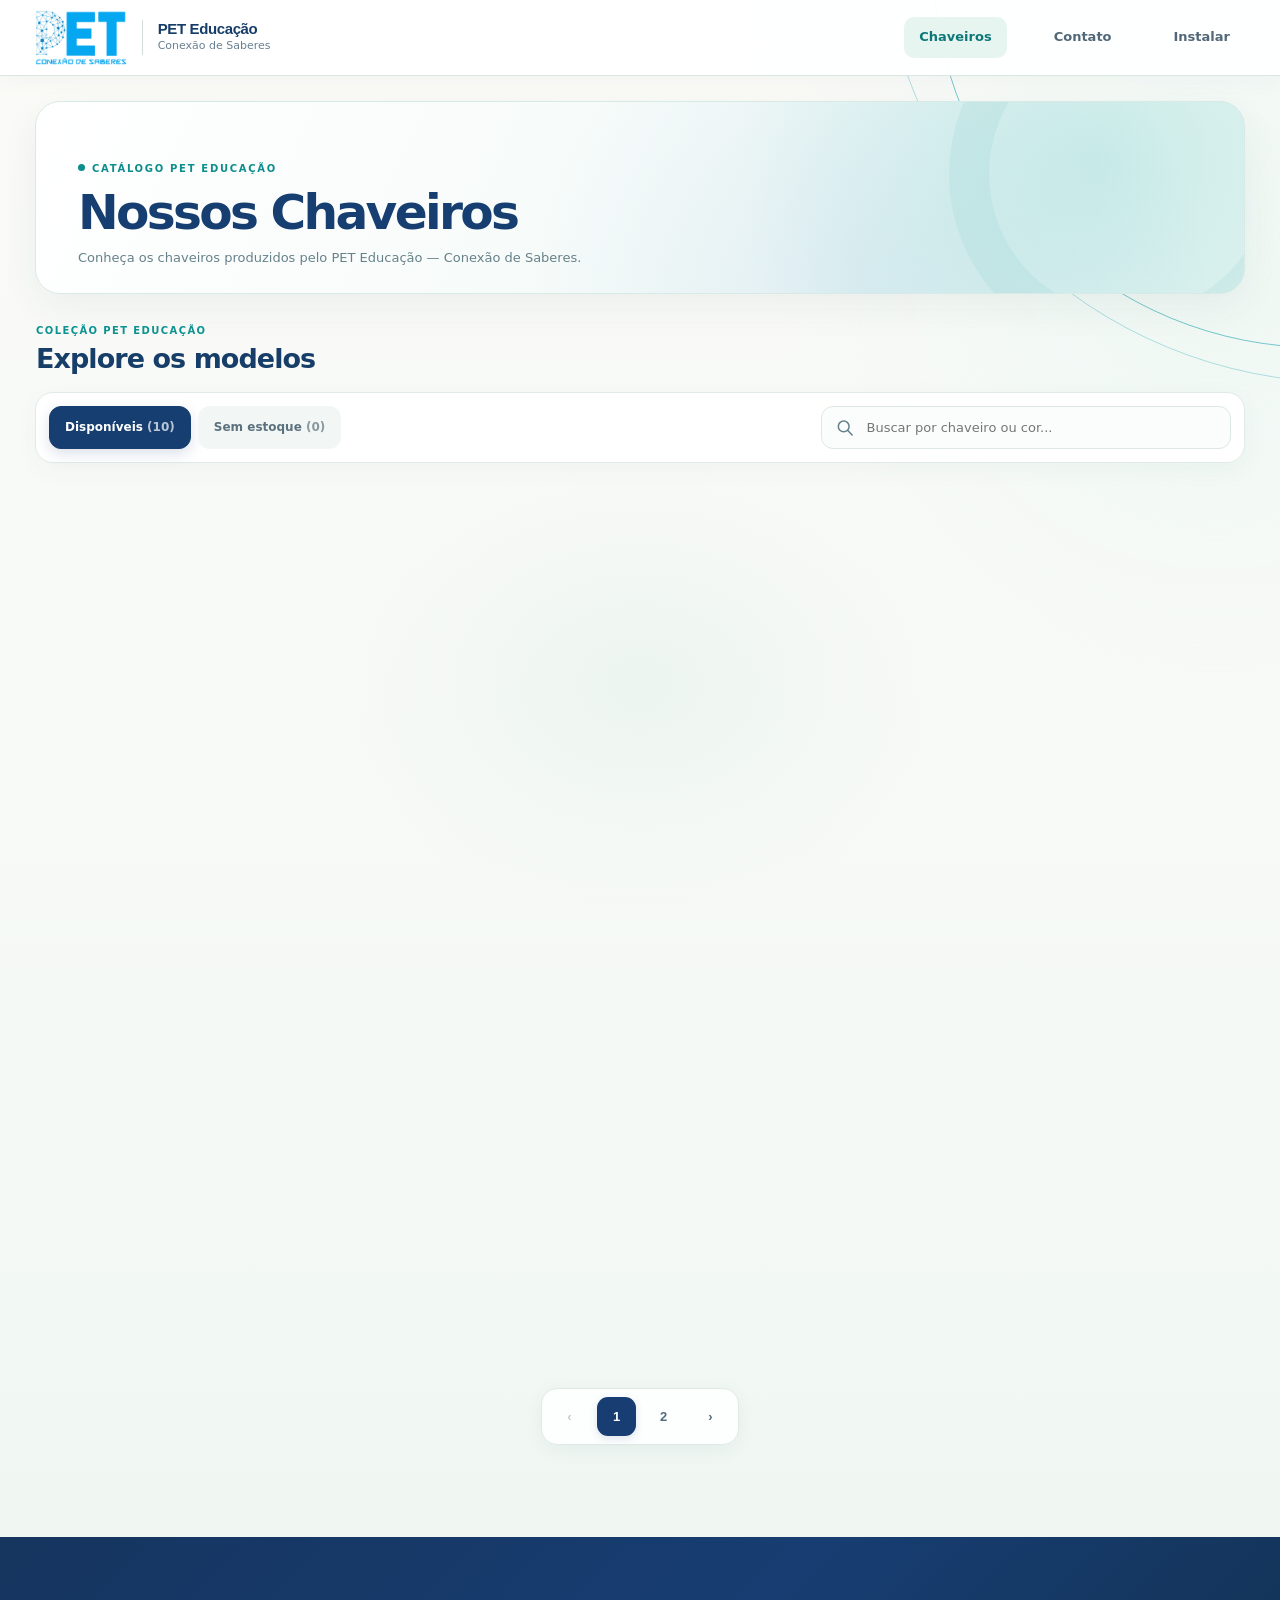
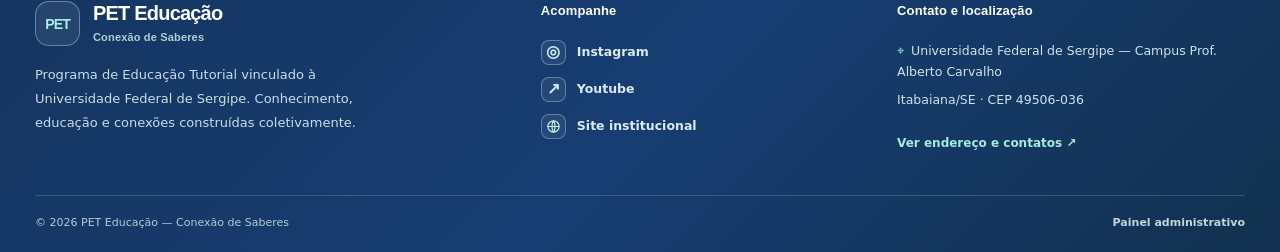
==== commit c3ba58fa: "feat: ativar splash animada no PWA instalado" ====
--- a/catalogo.html
+++ b/catalogo.html
@@ -1,4 +1,4 @@
-<!doctype html><html lang="pt-BR"><head><meta charset="utf-8"><meta name="viewport" content="width=device-width,initial-scale=1"><meta name="theme-color" content="#193d68"><meta http-equiv="Content-Security-Policy" content="default-src 'self'; script-src 'self'; connect-src 'self' https://catalogo-chaveiros-pet.pet-educacao.workers.dev; img-src 'self' https: data: blob:; style-src 'self' https://fonts.googleapis.com; font-src 'self' https://fonts.gstatic.com; object-src 'none'; base-uri 'self'; form-action 'self'"><link rel="icon" href="assets/favicon.svg" type="image/svg+xml"><link rel="preconnect" href="https://fonts.googleapis.com"><link rel="preconnect" href="https://fonts.gstatic.com" crossorigin><link href="https://fonts.googleapis.com/css2?family=DM+Sans:wght@400;500;600;700;800&family=Manrope:wght@600;700;800&display=swap" rel="stylesheet"><link rel="stylesheet" href="assets/catalog-v57.css?v=20261108-acoes-v68"><link rel="stylesheet" href="assets/catalog-modern-v70.css?v=20261108-modern-v70"><title>Chaveiros | PET Educação</title><link rel="manifest" href="manifest.webmanifest"><link rel="stylesheet" href="assets/pwa-install.css?v=2"><link rel="apple-touch-icon" href="assets/pwa-icon-192.png"></head><body data-page="catalogo"><a class="skip" href="#conteudo">Pular para o conteúdo</a><header class="site-header"><div class="shell header-inner"><a class="brand" href="catalogo.html" aria-label="PET Educação — catálogo de chaveiros"><img src="assets/logo-pet.svg" alt="Logo original do PET Conexão de Saberes"><span class="brand-name"><strong>PET Educação</strong><small>Conexão de Saberes</small></span></a><button class="menu-toggle" id="menu-toggle" type="button" aria-label="Abrir menu" aria-expanded="false" aria-controls="main-nav"><svg viewBox="0 0 24 24" width="24" height="24" aria-hidden="true"><path d="M3 6h18M3 12h18M3 18h18" stroke="currentColor" stroke-width="2" stroke-linecap="round"/></svg></button><nav id="main-nav" class="main-nav" aria-label="Menu principal"><a data-page="catalogo" href="catalogo.html?ir=disponiveis">Chaveiros</a><a data-page="contato" href="contato.html">Contato</a><button id="pwa-install-menu" class="pwa-menu-link" type="button" aria-haspopup="dialog" aria-controls="pwa-install-dialog">Instalar</button></nav></div></header><main id="conteudo"><section class="intro shell catalog-intro">
+<!doctype html><html lang="pt-BR"><head><meta charset="utf-8"><meta name="viewport" content="width=device-width,initial-scale=1"><meta name="theme-color" content="#193d68"><meta http-equiv="Content-Security-Policy" content="default-src 'self'; script-src 'self'; connect-src 'self' https://catalogo-chaveiros-pet.pet-educacao.workers.dev; img-src 'self' https: data: blob:; style-src 'self' https://fonts.googleapis.com; font-src 'self' https://fonts.gstatic.com; object-src 'none'; base-uri 'self'; form-action 'self'"><link rel="icon" href="assets/favicon.svg" type="image/svg+xml"><link rel="preconnect" href="https://fonts.googleapis.com"><link rel="preconnect" href="https://fonts.gstatic.com" crossorigin><link href="https://fonts.googleapis.com/css2?family=DM+Sans:wght@400;500;600;700;800&family=Manrope:wght@600;700;800&display=swap" rel="stylesheet"><link rel="stylesheet" href="assets/catalog-v57.css?v=20261108-acoes-v68"><link rel="stylesheet" href="assets/catalog-modern-v70.css?v=20261108-modern-v70"><title>Chaveiros | PET Educação</title><link rel="manifest" href="manifest.webmanifest"><link rel="stylesheet" href="assets/pwa-install.css?v=2"><link rel="apple-touch-icon" href="assets/pwa-icon-192.png"><link rel="stylesheet" href="assets/pwa-splash.css?v=1"></head><body data-page="catalogo"><div id="pet-splash" class="pet-splash" role="status" aria-label="Carregando catálogo"><div class="pet-splash-content"><img class="pet-splash-logo" src="assets/pwa-icon.svg" alt="Catálogo de Chaveiros"><span class="pet-splash-loader" aria-hidden="true"></span><span class="pet-splash-loading">Carregando...</span></div></div><script src="assets/pwa-splash.js?v=1" defer></script><a class="skip" href="#conteudo">Pular para o conteúdo</a><header class="site-header"><div class="shell header-inner"><a class="brand" href="catalogo.html" aria-label="PET Educação — catálogo de chaveiros"><img src="assets/logo-pet.svg" alt="Logo original do PET Conexão de Saberes"><span class="brand-name"><strong>PET Educação</strong><small>Conexão de Saberes</small></span></a><button class="menu-toggle" id="menu-toggle" type="button" aria-label="Abrir menu" aria-expanded="false" aria-controls="main-nav"><svg viewBox="0 0 24 24" width="24" height="24" aria-hidden="true"><path d="M3 6h18M3 12h18M3 18h18" stroke="currentColor" stroke-width="2" stroke-linecap="round"/></svg></button><nav id="main-nav" class="main-nav" aria-label="Menu principal"><a data-page="catalogo" href="catalogo.html?ir=disponiveis">Chaveiros</a><a data-page="contato" href="contato.html">Contato</a><button id="pwa-install-menu" class="pwa-menu-link" type="button" aria-haspopup="dialog" aria-controls="pwa-install-dialog">Instalar</button></nav></div></header><main id="conteudo"><section class="intro shell catalog-intro">
   <div class="catalog-intro-copy">
     <p class="eyebrow"><span class="eyebrow-dot"></span>CATÁLOGO PET EDUCAÇÃO</p>
     <h1 class="page-title">Nossos Chaveiros</h1>
--- a/assets/pwa-splash.css
+++ b/assets/pwa-splash.css
@@ -0,0 +1,13 @@
+/* Tela de entrada do PWA, exibida apenas em modo aplicativo. */
+.pet-splash{position:fixed;inset:0;z-index:2147483000;display:none;overflow:hidden;place-items:center;background:#fcf8f2;color:#092d50;pointer-events:auto;isolation:isolate}
+.pet-splash.is-visible{display:grid}
+.pet-splash::before{content:"";position:absolute;left:-15vw;top:-11vh;width:min(78vw,480px);height:min(35vh,320px);background:#075487;border-radius:0 0 85% 0;transform:rotate(-11deg);z-index:-1}
+.pet-splash::after{content:"";position:absolute;right:-18vw;bottom:-10vh;width:125vw;height:min(27vh,245px);background:linear-gradient(155deg,#02b9a8 15%,#075487 54%,#092d50 78%);border-radius:55% 0 0 0;transform:rotate(-8deg);z-index:-1}
+.pet-splash-content{width:min(86vw,380px);display:flex;flex-direction:column;align-items:center;text-align:center;transform:translateY(-2vh);animation:pet-splash-appear .6s ease both}
+.pet-splash-logo{width:min(74vw,290px);height:auto;display:block;mix-blend-mode:multiply}
+.pet-splash-loader{margin-top:52px;width:45px;height:45px;border:5px solid #d9dedb;border-top-color:#02b9a8;border-right-color:#02b9a8;border-radius:50%;animation:pet-splash-spin .85s linear infinite}
+.pet-splash-loading{margin-top:16px;font:500 16px/1.4 "DM Sans",system-ui,sans-serif;letter-spacing:.01em}
+.pet-splash.is-leaving{opacity:0;transition:opacity .28s ease;pointer-events:none}
+@keyframes pet-splash-spin{to{transform:rotate(360deg)}}
+@keyframes pet-splash-appear{from{opacity:0;transform:translateY(12px)}to{opacity:1;transform:translateY(-2vh)}}
+@media(prefers-reduced-motion:reduce){.pet-splash-content,.pet-splash-loader{animation:none}.pet-splash.is-leaving{transition:none}}
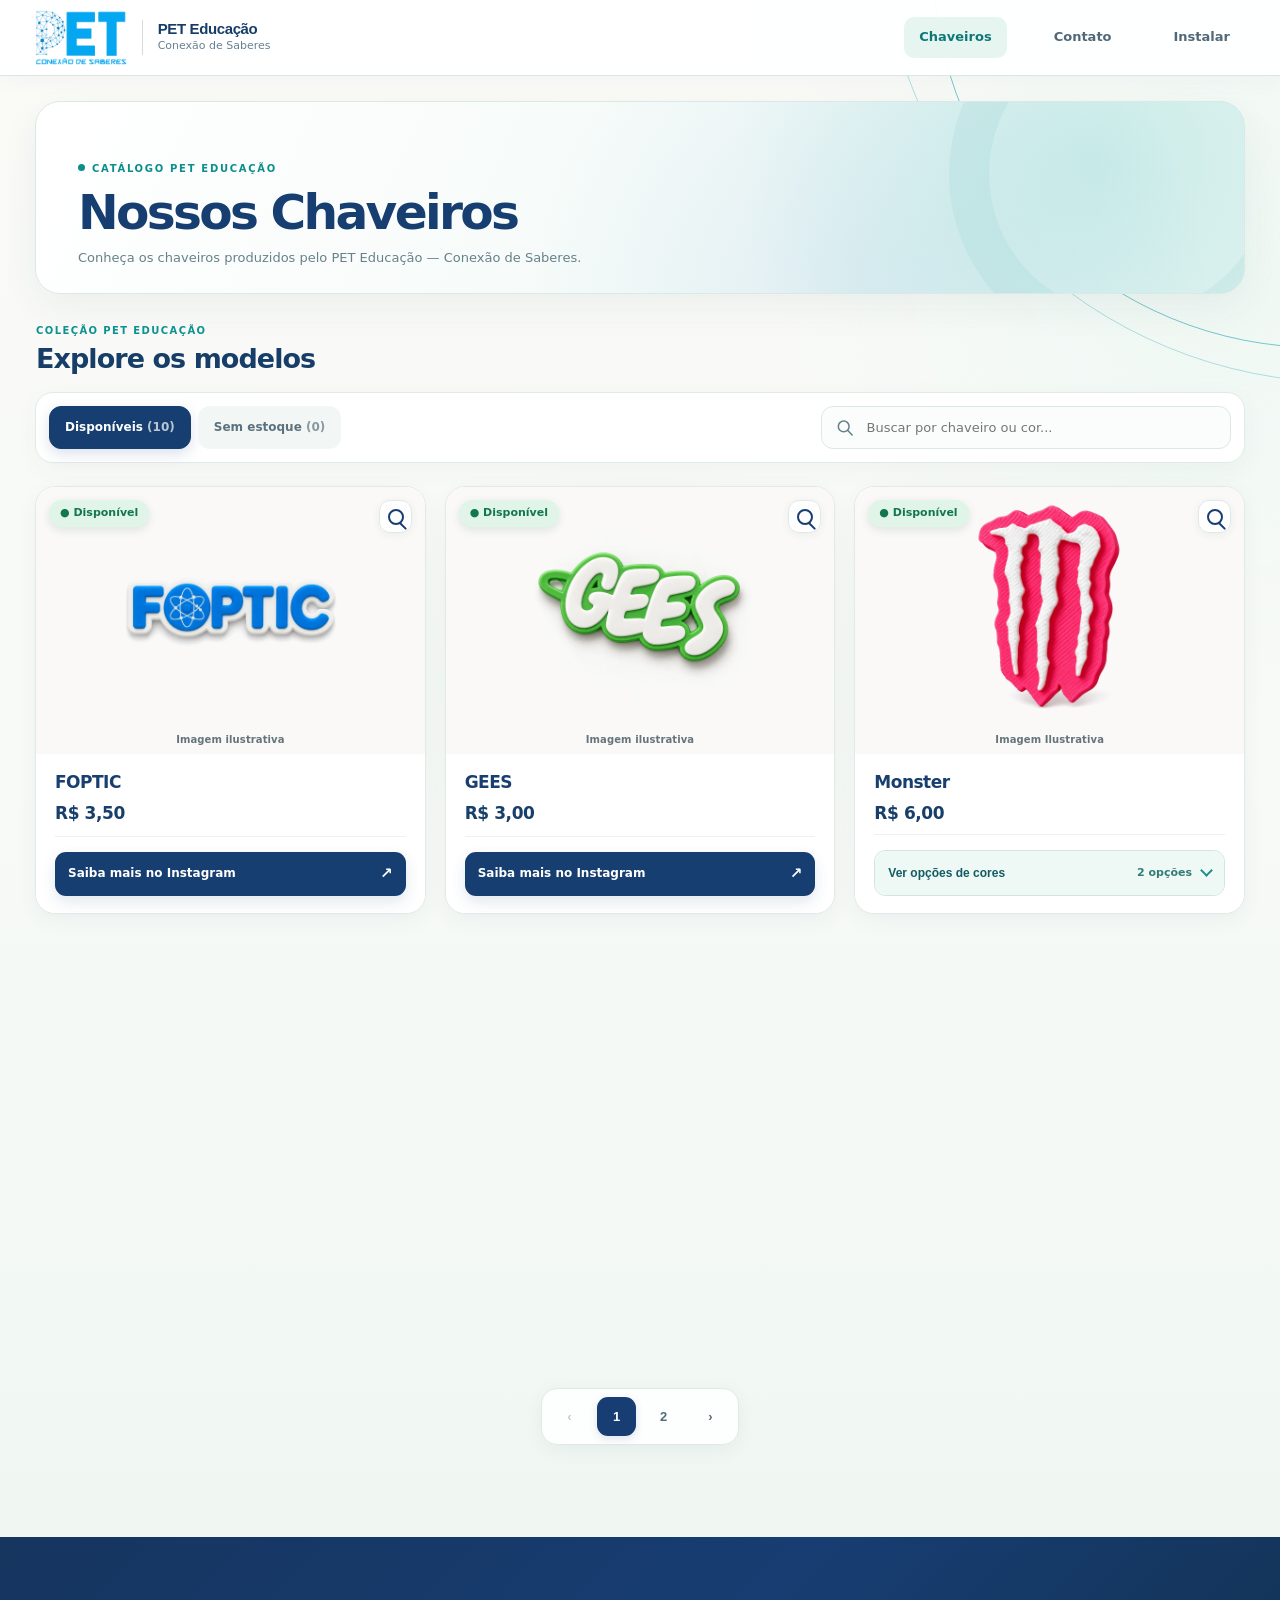
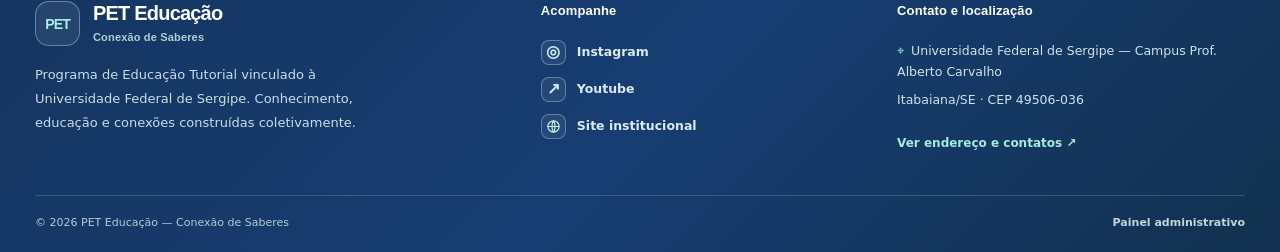
==== commit c87d5cd1: "fix(pwa): ícones limpos com suavização, versões maskable e cache renovado" ====
--- a/catalogo.html
+++ b/catalogo.html
@@ -1,4 +1,4 @@
-<!doctype html><html lang="pt-BR"><head><meta charset="utf-8"><meta name="viewport" content="width=device-width,initial-scale=1"><meta name="theme-color" content="#193d68"><meta http-equiv="Content-Security-Policy" content="default-src 'self'; script-src 'self'; connect-src 'self' https://catalogo-chaveiros-pet.pet-educacao.workers.dev; img-src 'self' https: data: blob:; style-src 'self' https://fonts.googleapis.com; font-src 'self' https://fonts.gstatic.com; object-src 'none'; base-uri 'self'; form-action 'self'"><link rel="icon" href="assets/favicon.svg" type="image/svg+xml"><link rel="preconnect" href="https://fonts.googleapis.com"><link rel="preconnect" href="https://fonts.gstatic.com" crossorigin><link href="https://fonts.googleapis.com/css2?family=DM+Sans:wght@400;500;600;700;800&family=Manrope:wght@600;700;800&display=swap" rel="stylesheet"><link rel="stylesheet" href="assets/catalog-v57.css?v=20261108-acoes-v68"><link rel="stylesheet" href="assets/catalog-modern-v70.css?v=20261108-modern-v70"><title>Chaveiros | PET Educação</title><link rel="manifest" href="manifest.webmanifest"><link rel="stylesheet" href="assets/pwa-install.css?v=2"><link rel="apple-touch-icon" href="assets/pwa-icon-192.png"><link rel="stylesheet" href="assets/pwa-splash.css?v=1"></head><body data-page="catalogo"><div id="pet-splash" class="pet-splash" role="status" aria-label="Carregando catálogo"><div class="pet-splash-content"><img class="pet-splash-logo" src="assets/pwa-icon.svg" alt="Catálogo de Chaveiros"><span class="pet-splash-loader" aria-hidden="true"></span><span class="pet-splash-loading">Carregando...</span></div></div><script src="assets/pwa-splash.js?v=1" defer></script><a class="skip" href="#conteudo">Pular para o conteúdo</a><header class="site-header"><div class="shell header-inner"><a class="brand" href="catalogo.html" aria-label="PET Educação — catálogo de chaveiros"><img src="assets/logo-pet.svg" alt="Logo original do PET Conexão de Saberes"><span class="brand-name"><strong>PET Educação</strong><small>Conexão de Saberes</small></span></a><button class="menu-toggle" id="menu-toggle" type="button" aria-label="Abrir menu" aria-expanded="false" aria-controls="main-nav"><svg viewBox="0 0 24 24" width="24" height="24" aria-hidden="true"><path d="M3 6h18M3 12h18M3 18h18" stroke="currentColor" stroke-width="2" stroke-linecap="round"/></svg></button><nav id="main-nav" class="main-nav" aria-label="Menu principal"><a data-page="catalogo" href="catalogo.html?ir=disponiveis">Chaveiros</a><a data-page="contato" href="contato.html">Contato</a><button id="pwa-install-menu" class="pwa-menu-link" type="button" aria-haspopup="dialog" aria-controls="pwa-install-dialog">Instalar</button></nav></div></header><main id="conteudo"><section class="intro shell catalog-intro">
+<!doctype html><html lang="pt-BR"><head><meta charset="utf-8"><meta name="viewport" content="width=device-width,initial-scale=1"><meta name="theme-color" content="#193d68"><meta http-equiv="Content-Security-Policy" content="default-src 'self'; script-src 'self'; connect-src 'self' https://catalogo-chaveiros-pet.pet-educacao.workers.dev; img-src 'self' https: data: blob:; style-src 'self' https://fonts.googleapis.com; font-src 'self' https://fonts.gstatic.com; object-src 'none'; base-uri 'self'; form-action 'self'"><link rel="icon" href="assets/favicon.svg" type="image/svg+xml"><link rel="preconnect" href="https://fonts.googleapis.com"><link rel="preconnect" href="https://fonts.gstatic.com" crossorigin><link href="https://fonts.googleapis.com/css2?family=DM+Sans:wght@400;500;600;700;800&family=Manrope:wght@600;700;800&display=swap" rel="stylesheet"><link rel="stylesheet" href="assets/catalog-v57.css?v=20261108-acoes-v68"><link rel="stylesheet" href="assets/catalog-modern-v70.css?v=20261108-modern-v70"><title>Chaveiros | PET Educação</title><link rel="manifest" href="manifest.webmanifest"><link rel="stylesheet" href="assets/pwa-install.css?v=2"><link rel="apple-touch-icon" href="assets/catalogo-180.png"><link rel="stylesheet" href="assets/pwa-splash.css?v=1"></head><body data-page="catalogo"><div id="pet-splash" class="pet-splash" role="status" aria-label="Carregando catálogo"><div class="pet-splash-content"><img class="pet-splash-logo" src="assets/pwa-icon.svg" alt="Catálogo de Chaveiros"><span class="pet-splash-loader" aria-hidden="true"></span><span class="pet-splash-loading">Carregando...</span></div></div><script src="assets/pwa-splash.js?v=1" defer></script><a class="skip" href="#conteudo">Pular para o conteúdo</a><header class="site-header"><div class="shell header-inner"><a class="brand" href="catalogo.html" aria-label="PET Educação — catálogo de chaveiros"><img src="assets/logo-pet.svg" alt="Logo original do PET Conexão de Saberes"><span class="brand-name"><strong>PET Educação</strong><small>Conexão de Saberes</small></span></a><button class="menu-toggle" id="menu-toggle" type="button" aria-label="Abrir menu" aria-expanded="false" aria-controls="main-nav"><svg viewBox="0 0 24 24" width="24" height="24" aria-hidden="true"><path d="M3 6h18M3 12h18M3 18h18" stroke="currentColor" stroke-width="2" stroke-linecap="round"/></svg></button><nav id="main-nav" class="main-nav" aria-label="Menu principal"><a data-page="catalogo" href="catalogo.html?ir=disponiveis">Chaveiros</a><a data-page="contato" href="contato.html">Contato</a><button id="pwa-install-menu" class="pwa-menu-link" type="button" aria-haspopup="dialog" aria-controls="pwa-install-dialog">Instalar</button></nav></div></header><main id="conteudo"><section class="intro shell catalog-intro">
   <div class="catalog-intro-copy">
     <p class="eyebrow"><span class="eyebrow-dot"></span>CATÁLOGO PET EDUCAÇÃO</p>
     <h1 class="page-title">Nossos Chaveiros</h1>
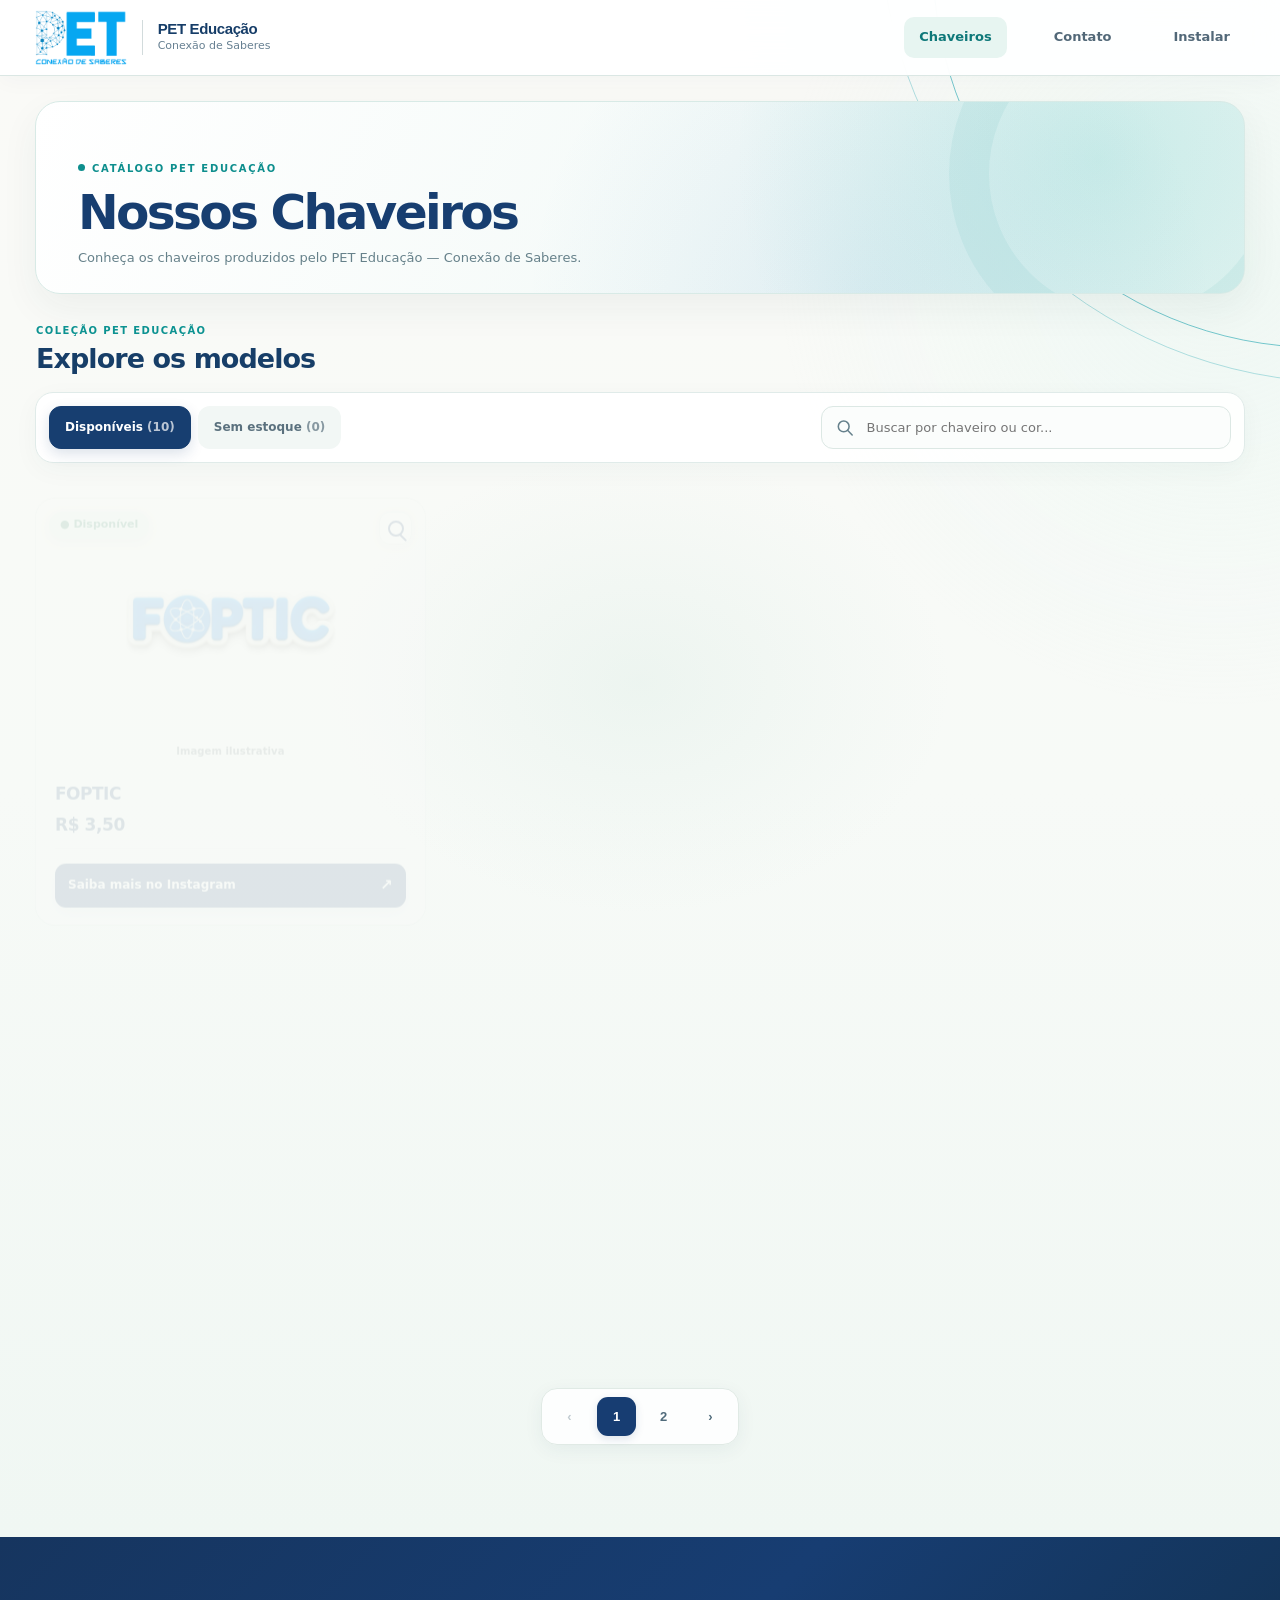
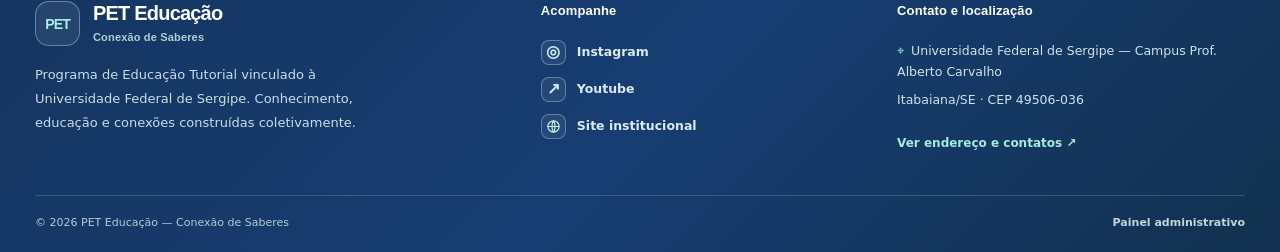
==== commit c403183c: "fix(pwa): proporção maior da bobina e texto Catálogo de Chaveiros na splash" ====
--- a/catalogo.html
+++ b/catalogo.html
@@ -1,4 +1,4 @@
-<!doctype html><html lang="pt-BR"><head><meta charset="utf-8"><meta name="viewport" content="width=device-width,initial-scale=1"><meta name="theme-color" content="#193d68"><meta http-equiv="Content-Security-Policy" content="default-src 'self'; script-src 'self'; connect-src 'self' https://catalogo-chaveiros-pet.pet-educacao.workers.dev; img-src 'self' https: data: blob:; style-src 'self' https://fonts.googleapis.com; font-src 'self' https://fonts.gstatic.com; object-src 'none'; base-uri 'self'; form-action 'self'"><link rel="icon" href="assets/favicon.svg" type="image/svg+xml"><link rel="preconnect" href="https://fonts.googleapis.com"><link rel="preconnect" href="https://fonts.gstatic.com" crossorigin><link href="https://fonts.googleapis.com/css2?family=DM+Sans:wght@400;500;600;700;800&family=Manrope:wght@600;700;800&display=swap" rel="stylesheet"><link rel="stylesheet" href="assets/catalog-v57.css?v=20261108-acoes-v68"><link rel="stylesheet" href="assets/catalog-modern-v70.css?v=20261108-modern-v70"><title>Chaveiros | PET Educação</title><link rel="manifest" href="manifest.webmanifest"><link rel="stylesheet" href="assets/pwa-install.css?v=2"><link rel="apple-touch-icon" href="assets/catalogo-180.png"><link rel="stylesheet" href="assets/pwa-splash.css?v=1"></head><body data-page="catalogo"><div id="pet-splash" class="pet-splash" role="status" aria-label="Carregando catálogo"><div class="pet-splash-content"><img class="pet-splash-logo" src="assets/pwa-icon.svg" alt="Catálogo de Chaveiros"><span class="pet-splash-loader" aria-hidden="true"></span><span class="pet-splash-loading">Carregando...</span></div></div><script src="assets/pwa-splash.js?v=1" defer></script><a class="skip" href="#conteudo">Pular para o conteúdo</a><header class="site-header"><div class="shell header-inner"><a class="brand" href="catalogo.html" aria-label="PET Educação — catálogo de chaveiros"><img src="assets/logo-pet.svg" alt="Logo original do PET Conexão de Saberes"><span class="brand-name"><strong>PET Educação</strong><small>Conexão de Saberes</small></span></a><button class="menu-toggle" id="menu-toggle" type="button" aria-label="Abrir menu" aria-expanded="false" aria-controls="main-nav"><svg viewBox="0 0 24 24" width="24" height="24" aria-hidden="true"><path d="M3 6h18M3 12h18M3 18h18" stroke="currentColor" stroke-width="2" stroke-linecap="round"/></svg></button><nav id="main-nav" class="main-nav" aria-label="Menu principal"><a data-page="catalogo" href="catalogo.html?ir=disponiveis">Chaveiros</a><a data-page="contato" href="contato.html">Contato</a><button id="pwa-install-menu" class="pwa-menu-link" type="button" aria-haspopup="dialog" aria-controls="pwa-install-dialog">Instalar</button></nav></div></header><main id="conteudo"><section class="intro shell catalog-intro">
+<!doctype html><html lang="pt-BR"><head><meta charset="utf-8"><meta name="viewport" content="width=device-width,initial-scale=1"><meta name="theme-color" content="#193d68"><meta http-equiv="Content-Security-Policy" content="default-src 'self'; script-src 'self'; connect-src 'self' https://catalogo-chaveiros-pet.pet-educacao.workers.dev; img-src 'self' https: data: blob:; style-src 'self' https://fonts.googleapis.com; font-src 'self' https://fonts.gstatic.com; object-src 'none'; base-uri 'self'; form-action 'self'"><link rel="icon" href="assets/favicon.svg" type="image/svg+xml"><link rel="preconnect" href="https://fonts.googleapis.com"><link rel="preconnect" href="https://fonts.gstatic.com" crossorigin><link href="https://fonts.googleapis.com/css2?family=DM+Sans:wght@400;500;600;700;800&family=Manrope:wght@600;700;800&display=swap" rel="stylesheet"><link rel="stylesheet" href="assets/catalog-v57.css?v=20261108-acoes-v68"><link rel="stylesheet" href="assets/catalog-modern-v70.css?v=20261108-modern-v70"><title>Chaveiros | PET Educação</title><link rel="manifest" href="manifest.webmanifest"><link rel="stylesheet" href="assets/pwa-install.css?v=2"><link rel="apple-touch-icon" href="assets/catalogo-180.png"><link rel="stylesheet" href="assets/pwa-splash.css?v=2"></head><body data-page="catalogo"><div id="pet-splash" class="pet-splash" role="status" aria-label="Carregando catálogo"><div class="pet-splash-content"><img class="pet-splash-logo" src="assets/pwa-icon.svg" alt="Catálogo de Chaveiros"><h1 class="pet-splash-title">Catálogo</h1><p class="pet-splash-subtitle">de Chaveiros</p><span class="pet-splash-loader" aria-hidden="true"></span><span class="pet-splash-loading">Carregando...</span></div></div><script src="assets/pwa-splash.js?v=1" defer></script><a class="skip" href="#conteudo">Pular para o conteúdo</a><header class="site-header"><div class="shell header-inner"><a class="brand" href="catalogo.html" aria-label="PET Educação — catálogo de chaveiros"><img src="assets/logo-pet.svg" alt="Logo original do PET Conexão de Saberes"><span class="brand-name"><strong>PET Educação</strong><small>Conexão de Saberes</small></span></a><button class="menu-toggle" id="menu-toggle" type="button" aria-label="Abrir menu" aria-expanded="false" aria-controls="main-nav"><svg viewBox="0 0 24 24" width="24" height="24" aria-hidden="true"><path d="M3 6h18M3 12h18M3 18h18" stroke="currentColor" stroke-width="2" stroke-linecap="round"/></svg></button><nav id="main-nav" class="main-nav" aria-label="Menu principal"><a data-page="catalogo" href="catalogo.html?ir=disponiveis">Chaveiros</a><a data-page="contato" href="contato.html">Contato</a><button id="pwa-install-menu" class="pwa-menu-link" type="button" aria-haspopup="dialog" aria-controls="pwa-install-dialog">Instalar</button></nav></div></header><main id="conteudo"><section class="intro shell catalog-intro">
   <div class="catalog-intro-copy">
     <p class="eyebrow"><span class="eyebrow-dot"></span>CATÁLOGO PET EDUCAÇÃO</p>
     <h1 class="page-title">Nossos Chaveiros</h1>
--- a/assets/pwa-splash.css
+++ b/assets/pwa-splash.css
@@ -1,11 +1,13 @@
-/* Tela de entrada do PWA, exibida apenas em modo aplicativo. */
+/* Splash do Catálogo PET: arte vetorial nítida e tipografia real. */
 .pet-splash{position:fixed;inset:0;z-index:2147483000;display:none;overflow:hidden;place-items:center;background:#fcf8f2;color:#092d50;pointer-events:auto;isolation:isolate}
 .pet-splash.is-visible{display:grid}
 .pet-splash::before{content:"";position:absolute;left:-15vw;top:-11vh;width:min(78vw,480px);height:min(35vh,320px);background:#075487;border-radius:0 0 85% 0;transform:rotate(-11deg);z-index:-1}
 .pet-splash::after{content:"";position:absolute;right:-18vw;bottom:-10vh;width:125vw;height:min(27vh,245px);background:linear-gradient(155deg,#02b9a8 15%,#075487 54%,#092d50 78%);border-radius:55% 0 0 0;transform:rotate(-8deg);z-index:-1}
-.pet-splash-content{width:min(86vw,380px);display:flex;flex-direction:column;align-items:center;text-align:center;transform:translateY(-2vh);animation:pet-splash-appear .6s ease both}
-.pet-splash-logo{width:min(74vw,290px);height:auto;display:block;mix-blend-mode:multiply}
-.pet-splash-loader{margin-top:52px;width:45px;height:45px;border:5px solid #d9dedb;border-top-color:#02b9a8;border-right-color:#02b9a8;border-radius:50%;animation:pet-splash-spin .85s linear infinite}
+.pet-splash-content{width:min(90vw,390px);display:flex;flex-direction:column;align-items:center;text-align:center;transform:translateY(-2vh);animation:pet-splash-appear .6s ease both}
+.pet-splash-logo{width:min(53vw,205px);height:auto;display:block;mix-blend-mode:multiply}
+.pet-splash-title{margin:4px 0 0;color:#092d50;font:800 clamp(30px,8vw,39px)/1.12 Manrope,"DM Sans",system-ui,sans-serif;letter-spacing:-.045em}
+.pet-splash-subtitle{margin:4px 0 0;color:#092d50;font:600 clamp(20px,5.4vw,25px)/1.25 "DM Sans",system-ui,sans-serif;letter-spacing:-.025em}
+.pet-splash-loader{margin-top:48px;width:45px;height:45px;border:5px solid #d9dedb;border-top-color:#02b9a8;border-right-color:#02b9a8;border-radius:50%;animation:pet-splash-spin .85s linear infinite}
 .pet-splash-loading{margin-top:16px;font:500 16px/1.4 "DM Sans",system-ui,sans-serif;letter-spacing:.01em}
 .pet-splash.is-leaving{opacity:0;transition:opacity .28s ease;pointer-events:none}
 @keyframes pet-splash-spin{to{transform:rotate(360deg)}}
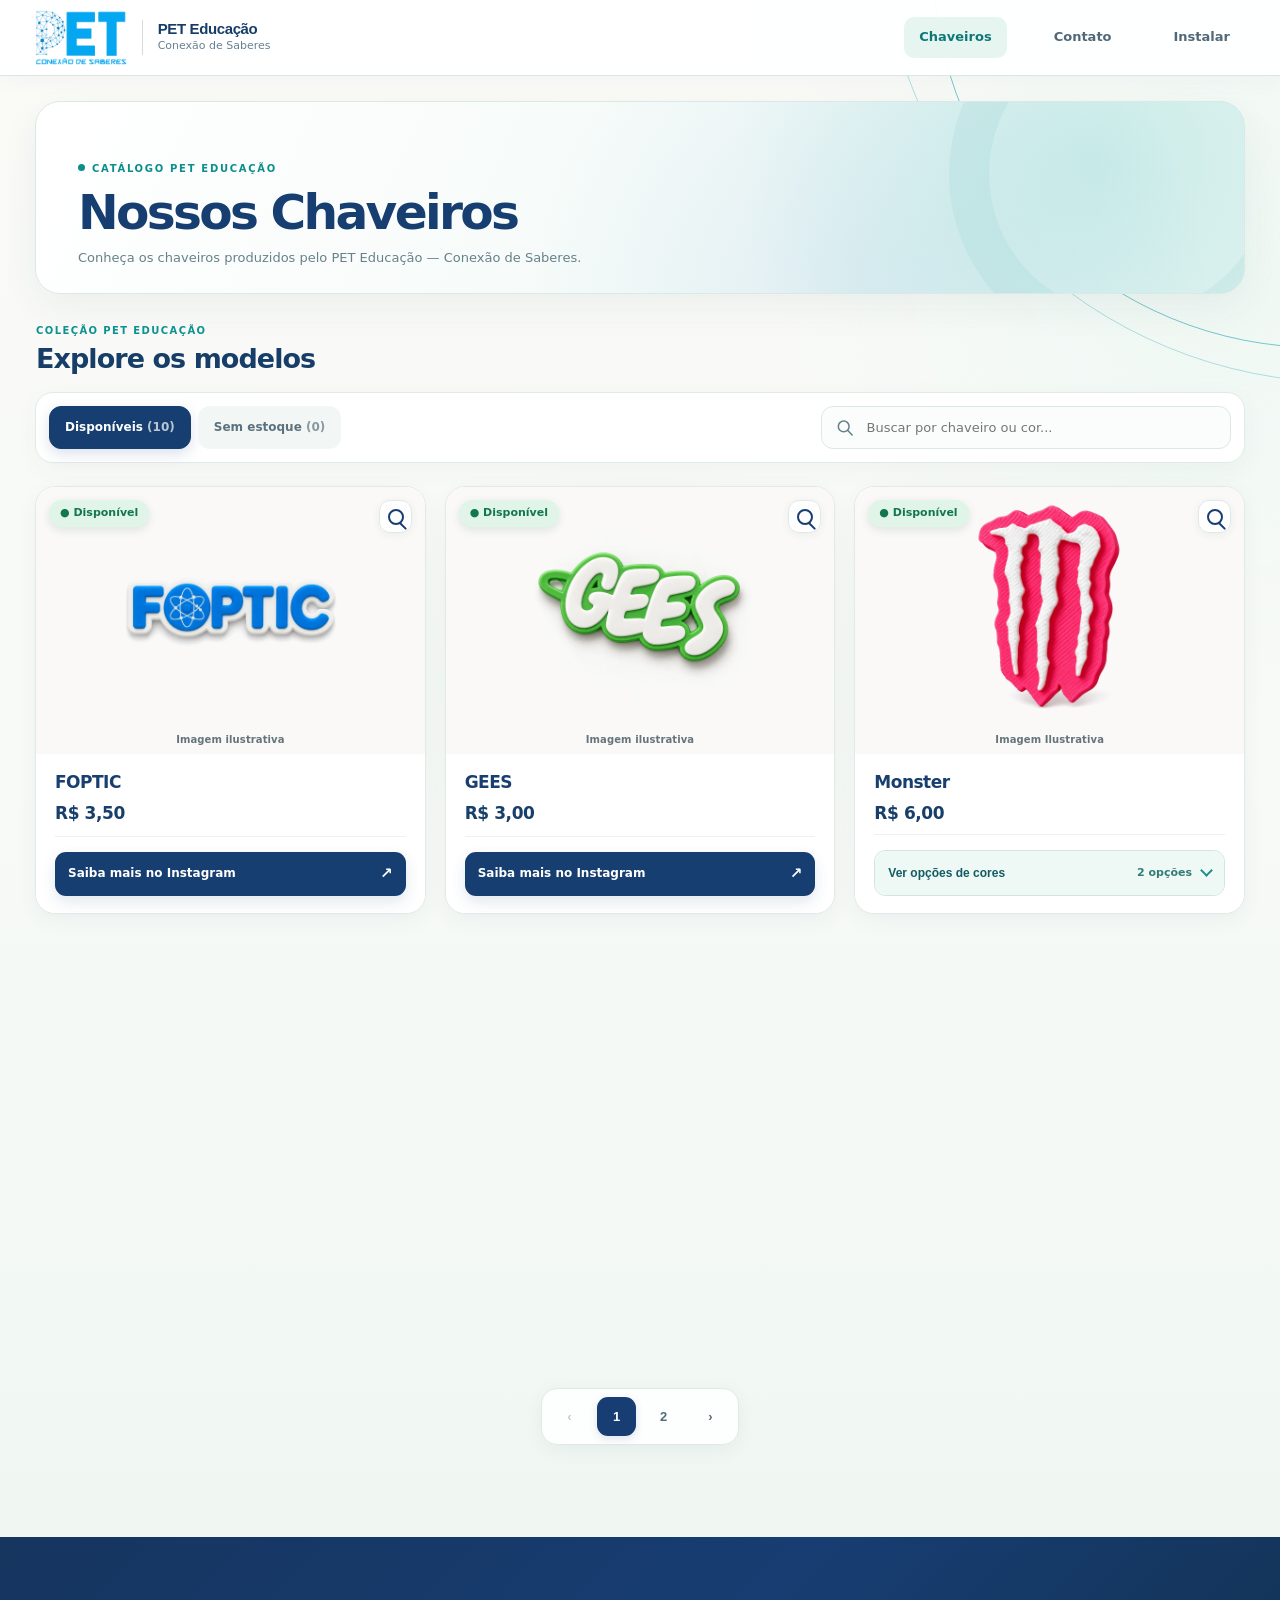
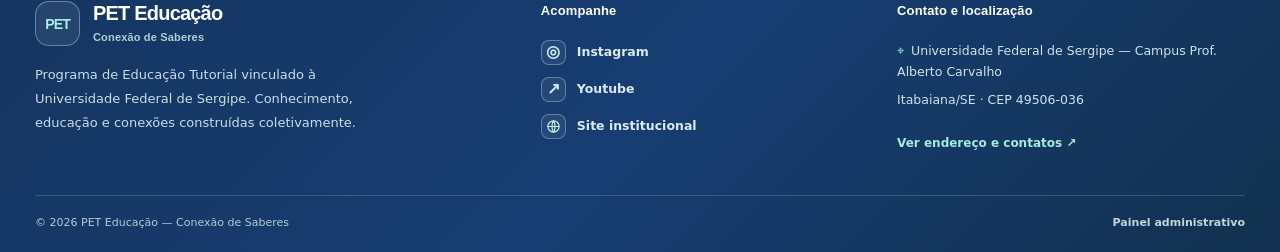
==== commit de34206e: "fix(pwa): ícones Android maiores, PNGs suavizados e identidade da splash" ====
--- a/catalogo.html
+++ b/catalogo.html
@@ -1,4 +1,4 @@
-<!doctype html><html lang="pt-BR"><head><meta charset="utf-8"><meta name="viewport" content="width=device-width,initial-scale=1"><meta name="theme-color" content="#193d68"><meta http-equiv="Content-Security-Policy" content="default-src 'self'; script-src 'self'; connect-src 'self' https://catalogo-chaveiros-pet.pet-educacao.workers.dev; img-src 'self' https: data: blob:; style-src 'self' https://fonts.googleapis.com; font-src 'self' https://fonts.gstatic.com; object-src 'none'; base-uri 'self'; form-action 'self'"><link rel="icon" href="assets/favicon.svg" type="image/svg+xml"><link rel="preconnect" href="https://fonts.googleapis.com"><link rel="preconnect" href="https://fonts.gstatic.com" crossorigin><link href="https://fonts.googleapis.com/css2?family=DM+Sans:wght@400;500;600;700;800&family=Manrope:wght@600;700;800&display=swap" rel="stylesheet"><link rel="stylesheet" href="assets/catalog-v57.css?v=20261108-acoes-v68"><link rel="stylesheet" href="assets/catalog-modern-v70.css?v=20261108-modern-v70"><title>Chaveiros | PET Educação</title><link rel="manifest" href="manifest.webmanifest"><link rel="stylesheet" href="assets/pwa-install.css?v=2"><link rel="apple-touch-icon" href="assets/catalogo-180.png"><link rel="stylesheet" href="assets/pwa-splash.css?v=2"></head><body data-page="catalogo"><div id="pet-splash" class="pet-splash" role="status" aria-label="Carregando catálogo"><div class="pet-splash-content"><img class="pet-splash-logo" src="assets/pwa-icon.svg" alt="Catálogo de Chaveiros"><h1 class="pet-splash-title">Catálogo</h1><p class="pet-splash-subtitle">de Chaveiros</p><span class="pet-splash-loader" aria-hidden="true"></span><span class="pet-splash-loading">Carregando...</span></div></div><script src="assets/pwa-splash.js?v=1" defer></script><a class="skip" href="#conteudo">Pular para o conteúdo</a><header class="site-header"><div class="shell header-inner"><a class="brand" href="catalogo.html" aria-label="PET Educação — catálogo de chaveiros"><img src="assets/logo-pet.svg" alt="Logo original do PET Conexão de Saberes"><span class="brand-name"><strong>PET Educação</strong><small>Conexão de Saberes</small></span></a><button class="menu-toggle" id="menu-toggle" type="button" aria-label="Abrir menu" aria-expanded="false" aria-controls="main-nav"><svg viewBox="0 0 24 24" width="24" height="24" aria-hidden="true"><path d="M3 6h18M3 12h18M3 18h18" stroke="currentColor" stroke-width="2" stroke-linecap="round"/></svg></button><nav id="main-nav" class="main-nav" aria-label="Menu principal"><a data-page="catalogo" href="catalogo.html?ir=disponiveis">Chaveiros</a><a data-page="contato" href="contato.html">Contato</a><button id="pwa-install-menu" class="pwa-menu-link" type="button" aria-haspopup="dialog" aria-controls="pwa-install-dialog">Instalar</button></nav></div></header><main id="conteudo"><section class="intro shell catalog-intro">
+<!doctype html><html lang="pt-BR"><head><meta charset="utf-8"><meta name="viewport" content="width=device-width,initial-scale=1"><meta name="theme-color" content="#193d68"><meta http-equiv="Content-Security-Policy" content="default-src 'self'; script-src 'self'; connect-src 'self' https://catalogo-chaveiros-pet.pet-educacao.workers.dev; img-src 'self' https: data: blob:; style-src 'self' https://fonts.googleapis.com; font-src 'self' https://fonts.gstatic.com; object-src 'none'; base-uri 'self'; form-action 'self'"><link rel="icon" href="assets/favicon.svg" type="image/svg+xml"><link rel="preconnect" href="https://fonts.googleapis.com"><link rel="preconnect" href="https://fonts.gstatic.com" crossorigin><link href="https://fonts.googleapis.com/css2?family=DM+Sans:wght@400;500;600;700;800&family=Manrope:wght@600;700;800&display=swap" rel="stylesheet"><link rel="stylesheet" href="assets/catalog-v57.css?v=20261108-acoes-v68"><link rel="stylesheet" href="assets/catalog-modern-v70.css?v=20261108-modern-v70"><title>Chaveiros | PET Educação</title><link rel="manifest" href="manifest.webmanifest"><link rel="stylesheet" href="assets/pwa-install.css?v=2"><link rel="apple-touch-icon" href="assets/catalogo-180-v2.png"><link rel="stylesheet" href="assets/pwa-splash.css?v=2"></head><body data-page="catalogo"><div id="pet-splash" class="pet-splash" role="status" aria-label="Carregando catálogo"><div class="pet-splash-content"><img class="pet-splash-logo" src="assets/pwa-icon.svg" alt="Catálogo de Chaveiros"><h1 class="pet-splash-title">Catálogo</h1><p class="pet-splash-subtitle">de Chaveiros</p><span class="pet-splash-loader" aria-hidden="true"></span><span class="pet-splash-loading">Carregando...</span></div></div><script src="assets/pwa-splash.js?v=1" defer></script><a class="skip" href="#conteudo">Pular para o conteúdo</a><header class="site-header"><div class="shell header-inner"><a class="brand" href="catalogo.html" aria-label="PET Educação — catálogo de chaveiros"><img src="assets/logo-pet.svg" alt="Logo original do PET Conexão de Saberes"><span class="brand-name"><strong>PET Educação</strong><small>Conexão de Saberes</small></span></a><button class="menu-toggle" id="menu-toggle" type="button" aria-label="Abrir menu" aria-expanded="false" aria-controls="main-nav"><svg viewBox="0 0 24 24" width="24" height="24" aria-hidden="true"><path d="M3 6h18M3 12h18M3 18h18" stroke="currentColor" stroke-width="2" stroke-linecap="round"/></svg></button><nav id="main-nav" class="main-nav" aria-label="Menu principal"><a data-page="catalogo" href="catalogo.html?ir=disponiveis">Chaveiros</a><a data-page="contato" href="contato.html">Contato</a><button id="pwa-install-menu" class="pwa-menu-link" type="button" aria-haspopup="dialog" aria-controls="pwa-install-dialog">Instalar</button></nav></div></header><main id="conteudo"><section class="intro shell catalog-intro">
   <div class="catalog-intro-copy">
     <p class="eyebrow"><span class="eyebrow-dot"></span>CATÁLOGO PET EDUCAÇÃO</p>
     <h1 class="page-title">Nossos Chaveiros</h1>
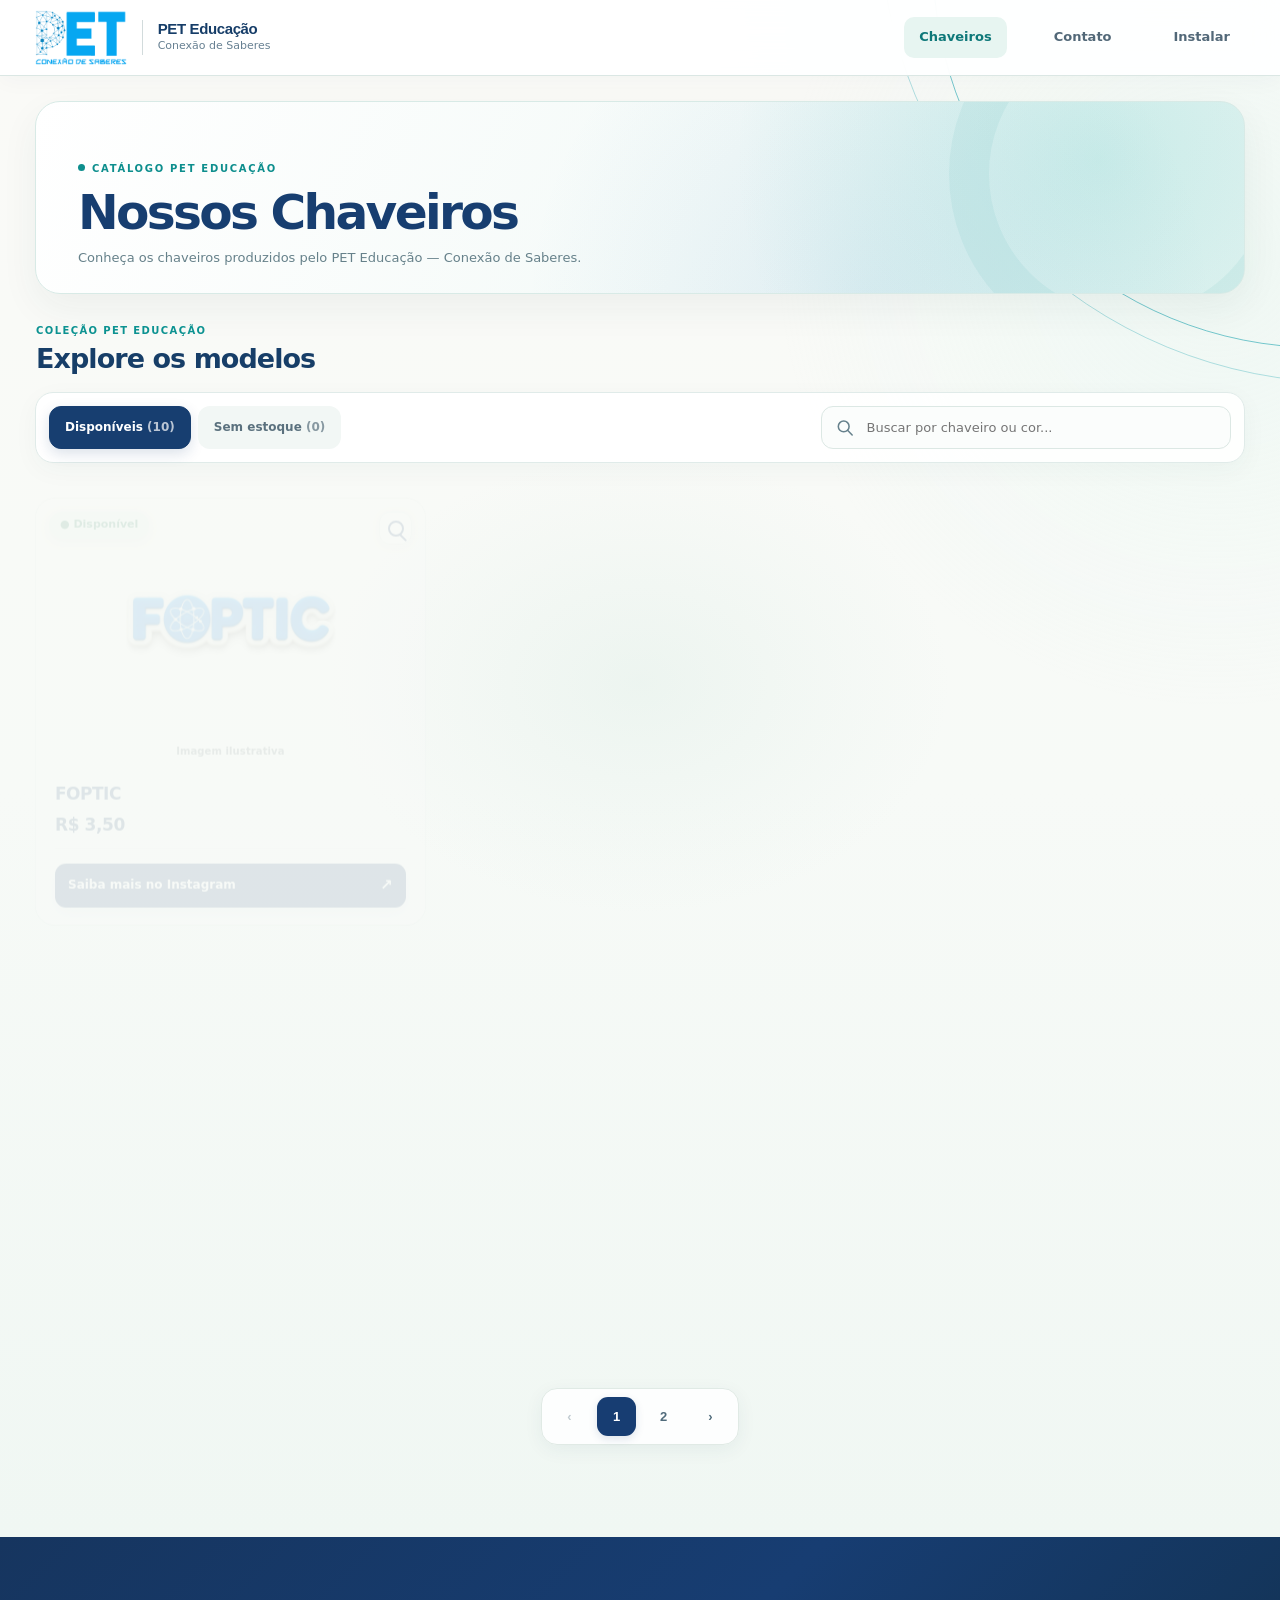
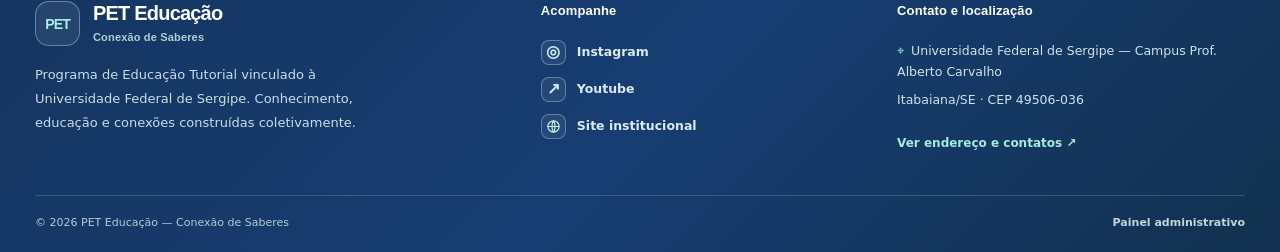
==== commit 092006aa: "fix(pwa): usar marca completa no splash e no manifesto" ====
--- a/catalogo.html
+++ b/catalogo.html
@@ -1,4 +1,4 @@
-<!doctype html><html lang="pt-BR"><head><meta charset="utf-8"><meta name="viewport" content="width=device-width,initial-scale=1"><meta name="theme-color" content="#193d68"><meta http-equiv="Content-Security-Policy" content="default-src 'self'; script-src 'self'; connect-src 'self' https://catalogo-chaveiros-pet.pet-educacao.workers.dev; img-src 'self' https: data: blob:; style-src 'self' https://fonts.googleapis.com; font-src 'self' https://fonts.gstatic.com; object-src 'none'; base-uri 'self'; form-action 'self'"><link rel="icon" href="assets/favicon.svg" type="image/svg+xml"><link rel="preconnect" href="https://fonts.googleapis.com"><link rel="preconnect" href="https://fonts.gstatic.com" crossorigin><link href="https://fonts.googleapis.com/css2?family=DM+Sans:wght@400;500;600;700;800&family=Manrope:wght@600;700;800&display=swap" rel="stylesheet"><link rel="stylesheet" href="assets/catalog-v57.css?v=20261108-acoes-v68"><link rel="stylesheet" href="assets/catalog-modern-v70.css?v=20261108-modern-v70"><title>Chaveiros | PET Educação</title><link rel="manifest" href="manifest.webmanifest"><link rel="stylesheet" href="assets/pwa-install.css?v=2"><link rel="apple-touch-icon" href="assets/catalogo-180-v2.png"><link rel="stylesheet" href="assets/pwa-splash.css?v=2"></head><body data-page="catalogo"><div id="pet-splash" class="pet-splash" role="status" aria-label="Carregando catálogo"><div class="pet-splash-content"><img class="pet-splash-logo" src="assets/pwa-icon.svg" alt="Catálogo de Chaveiros"><h1 class="pet-splash-title">Catálogo</h1><p class="pet-splash-subtitle">de Chaveiros</p><span class="pet-splash-loader" aria-hidden="true"></span><span class="pet-splash-loading">Carregando...</span></div></div><script src="assets/pwa-splash.js?v=1" defer></script><a class="skip" href="#conteudo">Pular para o conteúdo</a><header class="site-header"><div class="shell header-inner"><a class="brand" href="catalogo.html" aria-label="PET Educação — catálogo de chaveiros"><img src="assets/logo-pet.svg" alt="Logo original do PET Conexão de Saberes"><span class="brand-name"><strong>PET Educação</strong><small>Conexão de Saberes</small></span></a><button class="menu-toggle" id="menu-toggle" type="button" aria-label="Abrir menu" aria-expanded="false" aria-controls="main-nav"><svg viewBox="0 0 24 24" width="24" height="24" aria-hidden="true"><path d="M3 6h18M3 12h18M3 18h18" stroke="currentColor" stroke-width="2" stroke-linecap="round"/></svg></button><nav id="main-nav" class="main-nav" aria-label="Menu principal"><a data-page="catalogo" href="catalogo.html?ir=disponiveis">Chaveiros</a><a data-page="contato" href="contato.html">Contato</a><button id="pwa-install-menu" class="pwa-menu-link" type="button" aria-haspopup="dialog" aria-controls="pwa-install-dialog">Instalar</button></nav></div></header><main id="conteudo"><section class="intro shell catalog-intro">
+<!doctype html><html lang="pt-BR"><head><meta charset="utf-8"><meta name="viewport" content="width=device-width,initial-scale=1"><meta name="theme-color" content="#193d68"><meta http-equiv="Content-Security-Policy" content="default-src 'self'; script-src 'self'; connect-src 'self' https://catalogo-chaveiros-pet.pet-educacao.workers.dev; img-src 'self' https: data: blob:; style-src 'self' https://fonts.googleapis.com; font-src 'self' https://fonts.gstatic.com; object-src 'none'; base-uri 'self'; form-action 'self'"><link rel="icon" href="assets/favicon.svg" type="image/svg+xml"><link rel="preconnect" href="https://fonts.googleapis.com"><link rel="preconnect" href="https://fonts.gstatic.com" crossorigin><link href="https://fonts.googleapis.com/css2?family=DM+Sans:wght@400;500;600;700;800&family=Manrope:wght@600;700;800&display=swap" rel="stylesheet"><link rel="stylesheet" href="assets/catalog-v57.css?v=20261108-acoes-v68"><link rel="stylesheet" href="assets/catalog-modern-v70.css?v=20261108-modern-v70"><title>Chaveiros | PET Educação</title><link rel="manifest" href="manifest.webmanifest"><link rel="stylesheet" href="assets/pwa-install.css?v=2"><link rel="apple-touch-icon" href="assets/catalogo-180-v3.png"><link rel="stylesheet" href="assets/pwa-splash.css?v=3"></head><body data-page="catalogo"><div id="pet-splash" class="pet-splash" role="status" aria-label="Carregando catálogo"><div class="pet-splash-content"><img class="pet-splash-logo" src="assets/pwa-icon.svg" alt="Catálogo de Chaveiros"><h1 class="pet-splash-title">Catálogo</h1><p class="pet-splash-subtitle">de Chaveiros</p><span class="pet-splash-loader" aria-hidden="true"></span><span class="pet-splash-loading">Carregando...</span></div></div><script src="assets/pwa-splash.js?v=1" defer></script><a class="skip" href="#conteudo">Pular para o conteúdo</a><header class="site-header"><div class="shell header-inner"><a class="brand" href="catalogo.html" aria-label="PET Educação — catálogo de chaveiros"><img src="assets/logo-pet.svg" alt="Logo original do PET Conexão de Saberes"><span class="brand-name"><strong>PET Educação</strong><small>Conexão de Saberes</small></span></a><button class="menu-toggle" id="menu-toggle" type="button" aria-label="Abrir menu" aria-expanded="false" aria-controls="main-nav"><svg viewBox="0 0 24 24" width="24" height="24" aria-hidden="true"><path d="M3 6h18M3 12h18M3 18h18" stroke="currentColor" stroke-width="2" stroke-linecap="round"/></svg></button><nav id="main-nav" class="main-nav" aria-label="Menu principal"><a data-page="catalogo" href="catalogo.html?ir=disponiveis">Chaveiros</a><a data-page="contato" href="contato.html">Contato</a><button id="pwa-install-menu" class="pwa-menu-link" type="button" aria-haspopup="dialog" aria-controls="pwa-install-dialog">Instalar</button></nav></div></header><main id="conteudo"><section class="intro shell catalog-intro">
   <div class="catalog-intro-copy">
     <p class="eyebrow"><span class="eyebrow-dot"></span>CATÁLOGO PET EDUCAÇÃO</p>
     <h1 class="page-title">Nossos Chaveiros</h1>
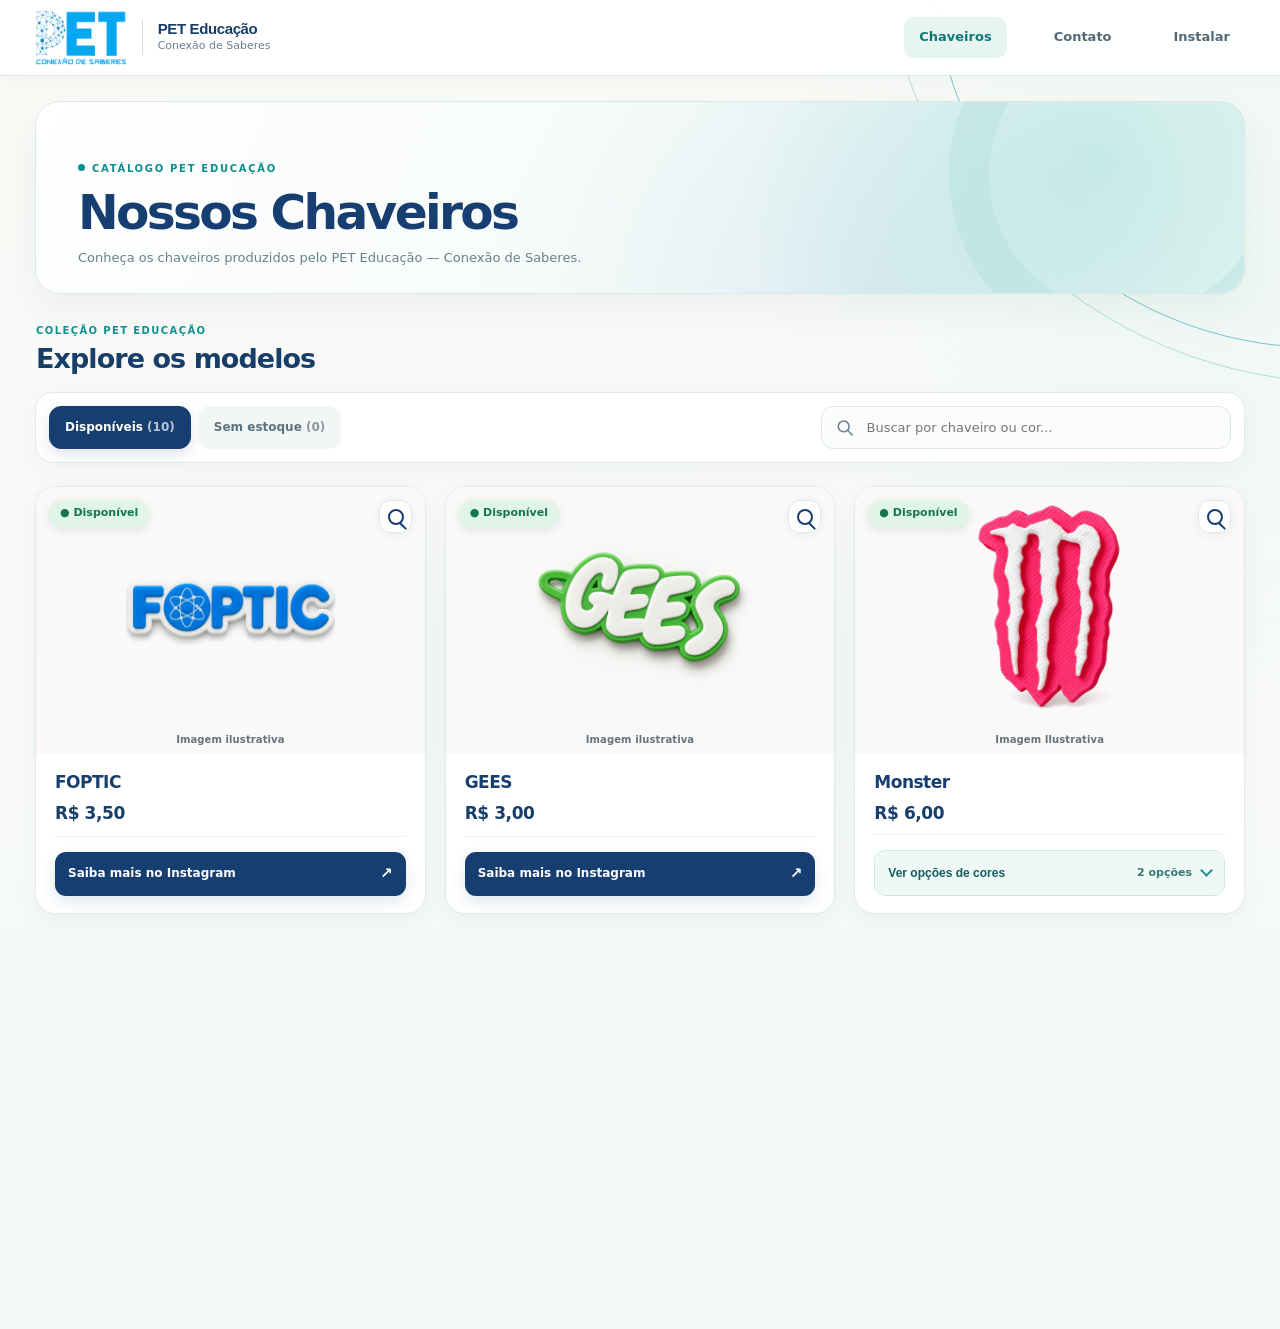
==== commit 18c63c87: "style(pwa): aplicar proposta de abertura com ondas e marca central" ====
--- a/catalogo.html
+++ b/catalogo.html
@@ -1,4 +1,4 @@
-<!doctype html><html lang="pt-BR"><head><meta charset="utf-8"><meta name="viewport" content="width=device-width,initial-scale=1"><meta name="theme-color" content="#193d68"><meta http-equiv="Content-Security-Policy" content="default-src 'self'; script-src 'self'; connect-src 'self' https://catalogo-chaveiros-pet.pet-educacao.workers.dev; img-src 'self' https: data: blob:; style-src 'self' https://fonts.googleapis.com; font-src 'self' https://fonts.gstatic.com; object-src 'none'; base-uri 'self'; form-action 'self'"><link rel="icon" href="assets/favicon.svg" type="image/svg+xml"><link rel="preconnect" href="https://fonts.googleapis.com"><link rel="preconnect" href="https://fonts.gstatic.com" crossorigin><link href="https://fonts.googleapis.com/css2?family=DM+Sans:wght@400;500;600;700;800&family=Manrope:wght@600;700;800&display=swap" rel="stylesheet"><link rel="stylesheet" href="assets/catalog-v57.css?v=20261108-acoes-v68"><link rel="stylesheet" href="assets/catalog-modern-v70.css?v=20261108-modern-v70"><title>Chaveiros | PET Educação</title><link rel="manifest" href="manifest.webmanifest"><link rel="stylesheet" href="assets/pwa-install.css?v=2"><link rel="apple-touch-icon" href="assets/catalogo-180-v3.png"><link rel="stylesheet" href="assets/pwa-splash.css?v=3"></head><body data-page="catalogo"><div id="pet-splash" class="pet-splash" role="status" aria-label="Carregando catálogo"><div class="pet-splash-content"><img class="pet-splash-logo" src="assets/pwa-icon.svg" alt="Catálogo de Chaveiros"><h1 class="pet-splash-title">Catálogo</h1><p class="pet-splash-subtitle">de Chaveiros</p><span class="pet-splash-loader" aria-hidden="true"></span><span class="pet-splash-loading">Carregando...</span></div></div><script src="assets/pwa-splash.js?v=1" defer></script><a class="skip" href="#conteudo">Pular para o conteúdo</a><header class="site-header"><div class="shell header-inner"><a class="brand" href="catalogo.html" aria-label="PET Educação — catálogo de chaveiros"><img src="assets/logo-pet.svg" alt="Logo original do PET Conexão de Saberes"><span class="brand-name"><strong>PET Educação</strong><small>Conexão de Saberes</small></span></a><button class="menu-toggle" id="menu-toggle" type="button" aria-label="Abrir menu" aria-expanded="false" aria-controls="main-nav"><svg viewBox="0 0 24 24" width="24" height="24" aria-hidden="true"><path d="M3 6h18M3 12h18M3 18h18" stroke="currentColor" stroke-width="2" stroke-linecap="round"/></svg></button><nav id="main-nav" class="main-nav" aria-label="Menu principal"><a data-page="catalogo" href="catalogo.html?ir=disponiveis">Chaveiros</a><a data-page="contato" href="contato.html">Contato</a><button id="pwa-install-menu" class="pwa-menu-link" type="button" aria-haspopup="dialog" aria-controls="pwa-install-dialog">Instalar</button></nav></div></header><main id="conteudo"><section class="intro shell catalog-intro">
+<!doctype html><html lang="pt-BR"><head><meta charset="utf-8"><meta name="viewport" content="width=device-width,initial-scale=1"><meta name="theme-color" content="#193d68"><meta http-equiv="Content-Security-Policy" content="default-src 'self'; script-src 'self'; connect-src 'self' https://catalogo-chaveiros-pet.pet-educacao.workers.dev; img-src 'self' https: data: blob:; style-src 'self' https://fonts.googleapis.com; font-src 'self' https://fonts.gstatic.com; object-src 'none'; base-uri 'self'; form-action 'self'"><link rel="icon" href="assets/favicon.svg" type="image/svg+xml"><link rel="preconnect" href="https://fonts.googleapis.com"><link rel="preconnect" href="https://fonts.gstatic.com" crossorigin><link href="https://fonts.googleapis.com/css2?family=DM+Sans:wght@400;500;600;700;800&family=Manrope:wght@600;700;800&display=swap" rel="stylesheet"><link rel="stylesheet" href="assets/catalog-v57.css?v=20261108-acoes-v68"><link rel="stylesheet" href="assets/catalog-modern-v70.css?v=20261108-modern-v70"><title>Chaveiros | PET Educação</title><link rel="manifest" href="manifest.webmanifest"><link rel="stylesheet" href="assets/pwa-install.css?v=2"><link rel="apple-touch-icon" href="assets/catalogo-180-v3.png"><link rel="stylesheet" href="assets/pwa-splash.css?v=4"></head><body data-page="catalogo"><div id="pet-splash" class="pet-splash" role="status" aria-label="Carregando catálogo"><div class="pet-splash-content"><img class="pet-splash-logo" src="assets/pwa-icon.svg" alt="Catálogo de Chaveiros"><h1 class="pet-splash-title">Catálogo</h1><p class="pet-splash-subtitle">de Chaveiros</p><span class="pet-splash-loader" aria-hidden="true"></span><span class="pet-splash-loading">Carregando...</span></div></div><script src="assets/pwa-splash.js?v=1" defer></script><a class="skip" href="#conteudo">Pular para o conteúdo</a><header class="site-header"><div class="shell header-inner"><a class="brand" href="catalogo.html" aria-label="PET Educação — catálogo de chaveiros"><img src="assets/logo-pet.svg" alt="Logo original do PET Conexão de Saberes"><span class="brand-name"><strong>PET Educação</strong><small>Conexão de Saberes</small></span></a><button class="menu-toggle" id="menu-toggle" type="button" aria-label="Abrir menu" aria-expanded="false" aria-controls="main-nav"><svg viewBox="0 0 24 24" width="24" height="24" aria-hidden="true"><path d="M3 6h18M3 12h18M3 18h18" stroke="currentColor" stroke-width="2" stroke-linecap="round"/></svg></button><nav id="main-nav" class="main-nav" aria-label="Menu principal"><a data-page="catalogo" href="catalogo.html?ir=disponiveis">Chaveiros</a><a data-page="contato" href="contato.html">Contato</a><button id="pwa-install-menu" class="pwa-menu-link" type="button" aria-haspopup="dialog" aria-controls="pwa-install-dialog">Instalar</button></nav></div></header><main id="conteudo"><section class="intro shell catalog-intro">
   <div class="catalog-intro-copy">
     <p class="eyebrow"><span class="eyebrow-dot"></span>CATÁLOGO PET EDUCAÇÃO</p>
     <h1 class="page-title">Nossos Chaveiros</h1>
--- a/assets/pwa-splash.css
+++ b/assets/pwa-splash.css
@@ -1,12 +1,11 @@
-/* Splash do Catálogo PET: arte vetorial nítida e tipografia real. */
+/* Abertura personalizada do PWA: composição aprovada, desenhada em CSS e SVG nítido. */
 .pet-splash{position:fixed;inset:0;z-index:2147483000;display:none;overflow:hidden;place-items:center;background:#fcf8f2;color:#092d50;pointer-events:auto;isolation:isolate}
 .pet-splash.is-visible{display:grid}
-.pet-splash::before{content:"";position:absolute;left:-15vw;top:-11vh;width:min(78vw,480px);height:min(35vh,320px);background:#075487;border-radius:0 0 85% 0;transform:rotate(-11deg);z-index:-1}
-.pet-splash::after{content:"";position:absolute;right:-18vw;bottom:-10vh;width:125vw;height:min(27vh,245px);background:linear-gradient(155deg,#02b9a8 15%,#075487 54%,#092d50 78%);border-radius:55% 0 0 0;transform:rotate(-8deg);z-index:-1}
-.pet-splash-content{width:min(90vw,390px);display:flex;flex-direction:column;align-items:center;text-align:center;transform:translateY(-2vh);animation:pet-splash-appear .6s ease both}
-.pet-splash-logo{width:min(53vw,205px);height:auto;display:block;mix-blend-mode:multiply}
-.pet-splash-title{margin:4px 0 0;color:#092d50;font:800 clamp(30px,8vw,39px)/1.12 Manrope,"DM Sans",system-ui,sans-serif;letter-spacing:-.045em}
-.pet-splash-subtitle{margin:4px 0 0;color:#092d50;font:600 clamp(20px,5.4vw,25px)/1.25 "DM Sans",system-ui,sans-serif;letter-spacing:-.025em}
+.pet-splash::before{content:"";position:absolute;left:-17vw;top:-14vh;width:min(88vw,530px);height:min(42vh,400px);background:linear-gradient(115deg,#07395f 4%,#075487 63%,#00b9a8 64%);border-radius:0 0 94% 0;transform:rotate(-7deg);z-index:-1;box-shadow:7px 7px 0 #fcf8f2}
+.pet-splash::after{content:"";position:absolute;left:-12vw;right:-10vw;bottom:-12vh;height:min(34vh,320px);background:linear-gradient(165deg,#00b9a8 0%,#00b9a8 39%,#075487 43%,#092d50 88%);border-radius:85% 0 0 0;transform:rotate(-7deg);z-index:-1;box-shadow:0 -5px 0 #fcf8f2}
+.pet-splash-content{width:min(78vw,320px);display:flex;flex-direction:column;align-items:center;text-align:center;transform:translateY(-2vh);animation:pet-splash-appear .6s ease both}
+.pet-splash-logo{width:min(78vw,320px);height:auto;display:block;filter:drop-shadow(0 12px 14px rgba(9,45,80,.12));border-radius:23%;background:#fcf8f2}
+.pet-splash-title,.pet-splash-subtitle{display:none}
 .pet-splash-loader{margin-top:48px;width:45px;height:45px;border:5px solid #d9dedb;border-top-color:#02b9a8;border-right-color:#02b9a8;border-radius:50%;animation:pet-splash-spin .85s linear infinite}
 .pet-splash-loading{margin-top:16px;font:500 16px/1.4 "DM Sans",system-ui,sans-serif;letter-spacing:.01em}
 .pet-splash.is-leaving{opacity:0;transition:opacity .28s ease;pointer-events:none}
